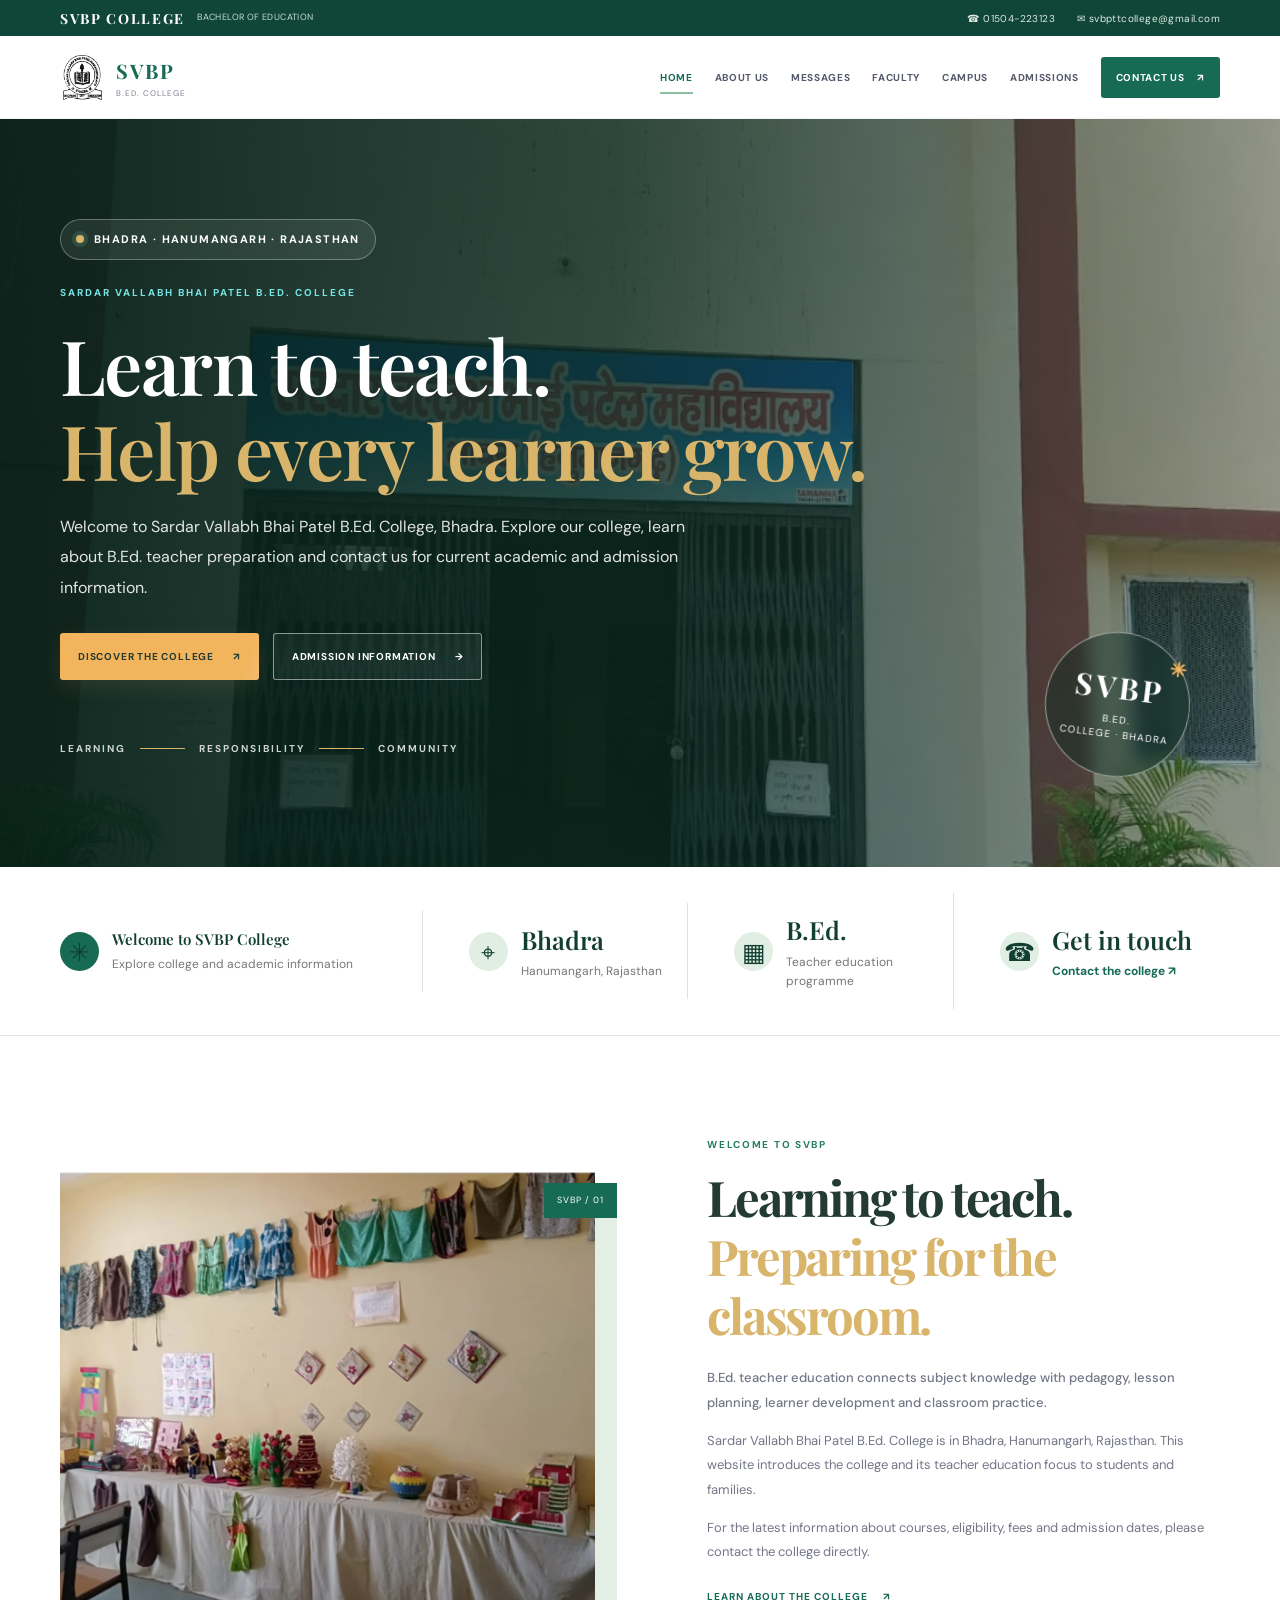
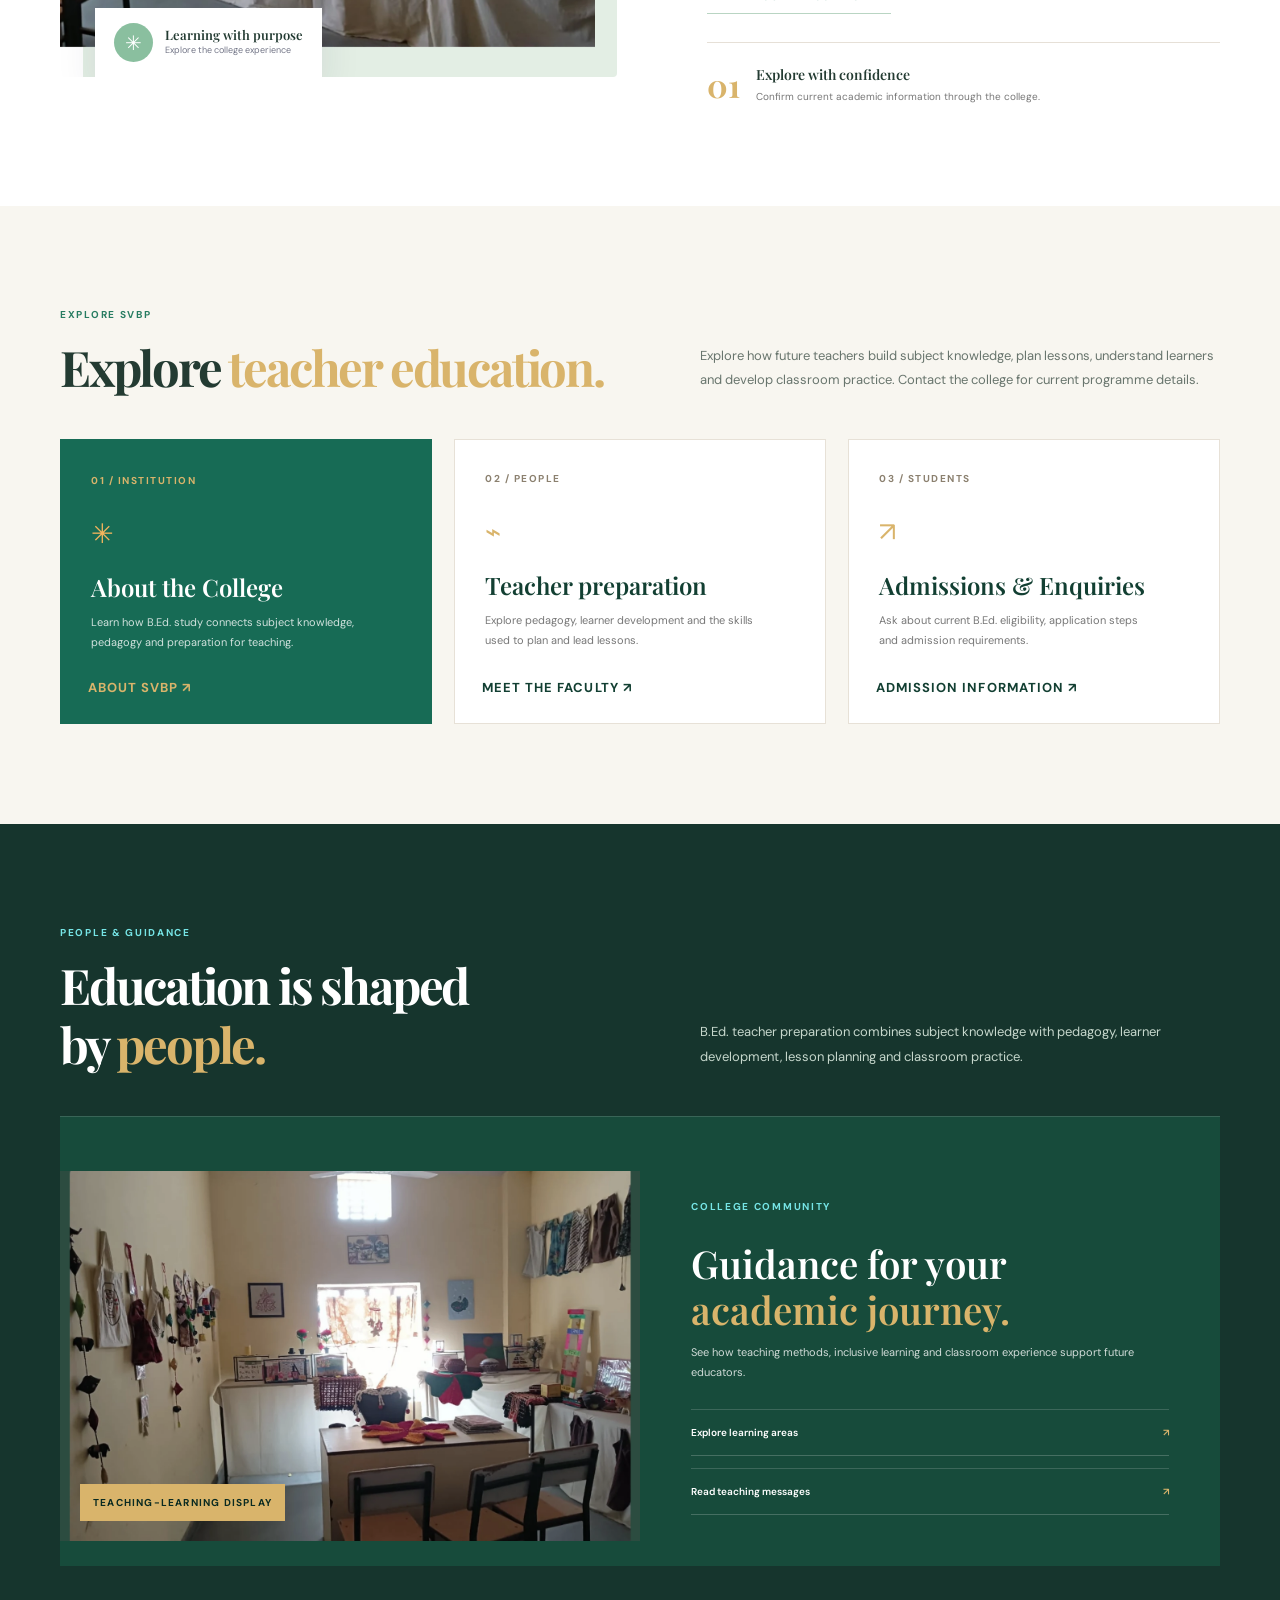
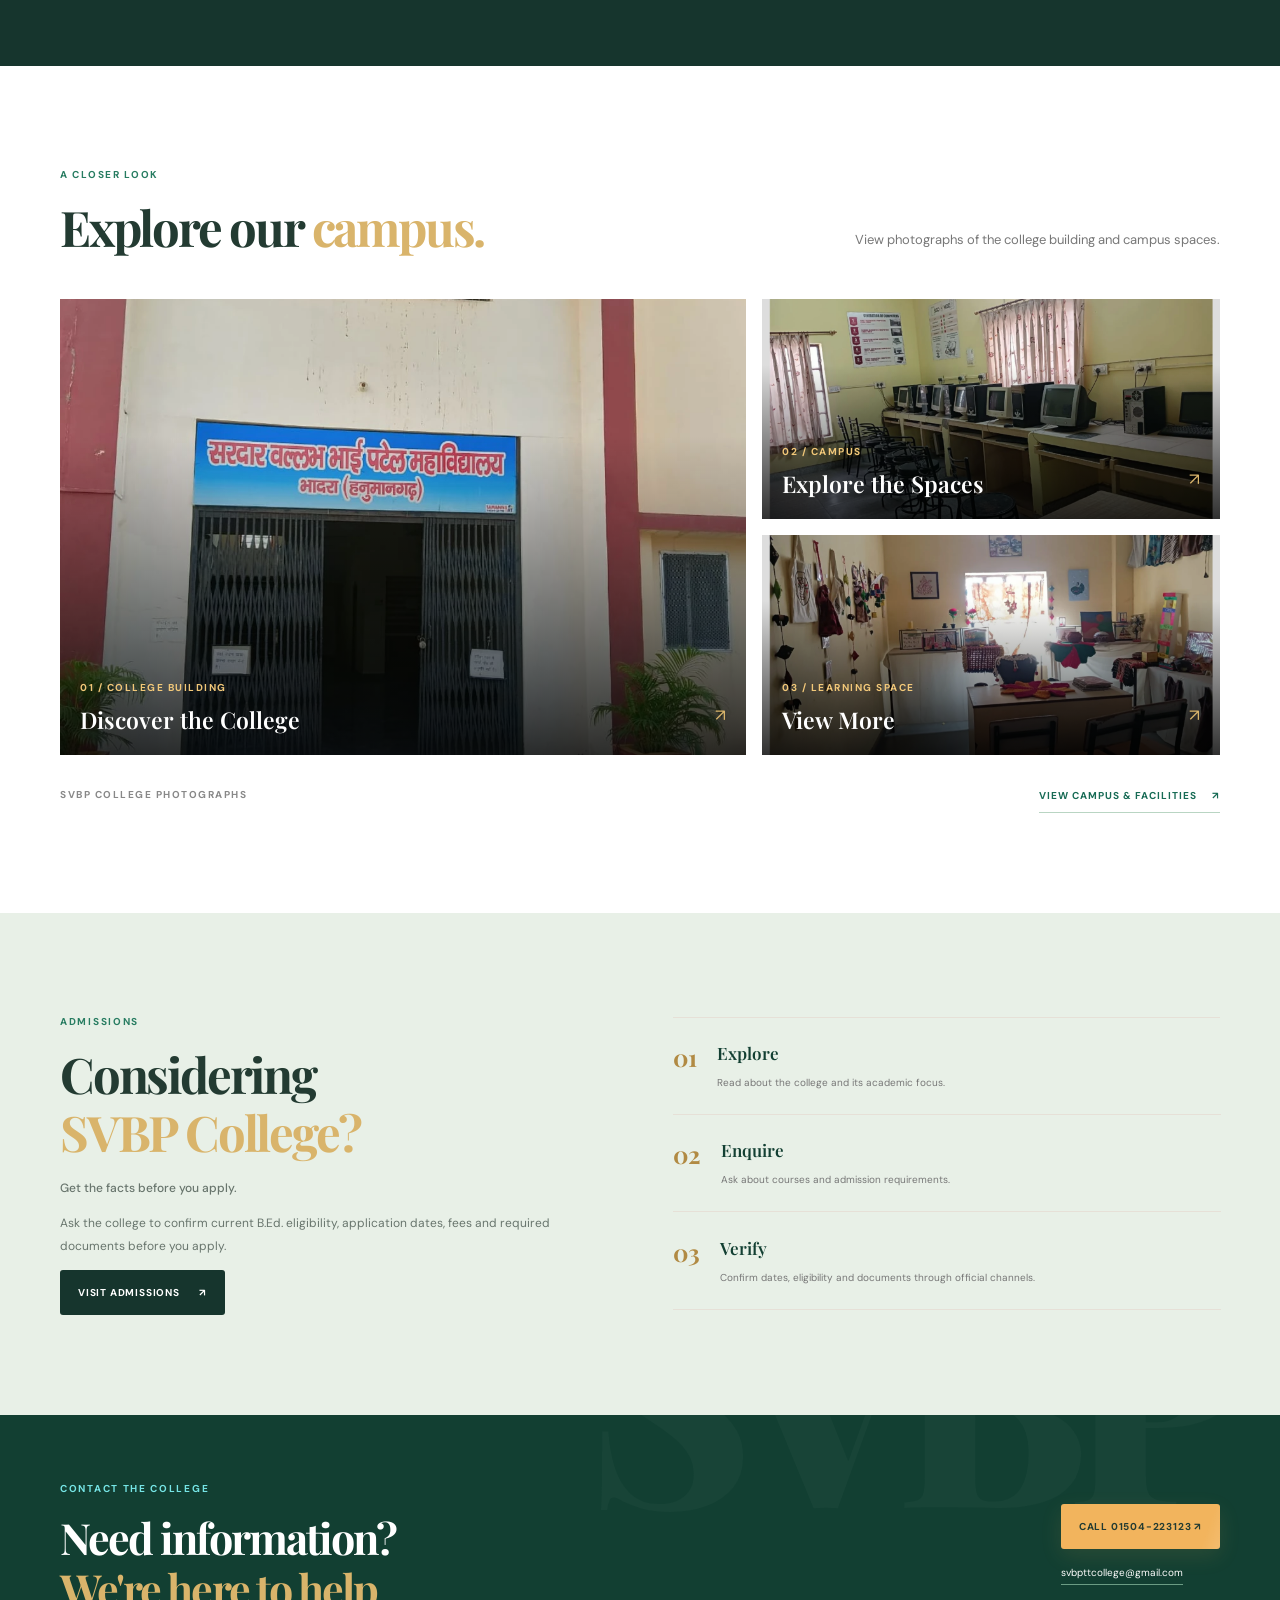
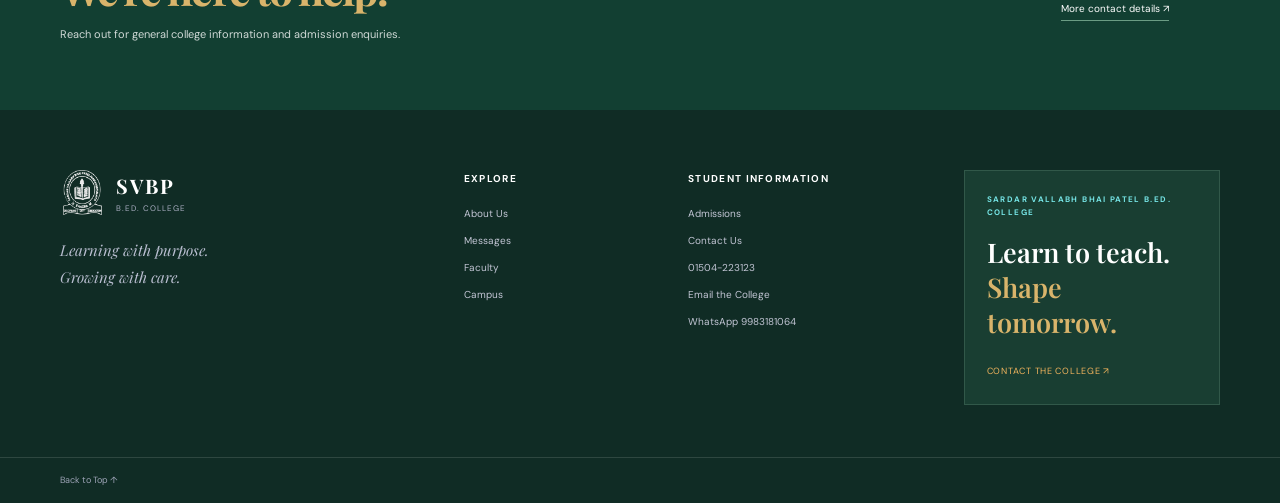
==== index.html @ b376f804 "Add college website" ====
<!doctype html>
<html lang="en">
<head>
  <meta charset="utf-8">
  <meta name="viewport" content="width=device-width, initial-scale=1">
  <meta name="theme-color" content="#123f32">
  <meta name="description" content="Welcome to Sardar Vallabh Bhai Patel B.Ed. College, Bhadra, Hanumangarh, Rajasthan. Explore college information, faculty, campus and admission enquiries.">

  <title>Sardar Vallabh Bhai Patel B.Ed. College, Bhadra | Official Website</title>

  <link rel="preconnect" href="https://fonts.googleapis.com">
  <link rel="preconnect" href="https://fonts.gstatic.com" crossorigin>
  <link href="https://fonts.googleapis.com/css2?family=DM+Sans:wght@400;500;600;700&family=Playfair+Display:wght@500;600;700;800&display=swap" rel="stylesheet">

  <!-- Keep your existing stylesheet -->
  <link rel="stylesheet" href="style.css">

  <!-- All additional styling is inside this file -->
  <style>
    :root {
      --college-green: #123f32;
      --college-dark: #092a21;
      --college-gold: #d9b46b;
      --college-cream: #f8f6f0;
    }

    html { scroll-behavior: smooth; }

    body {
      margin: 0;
      font-family: 'DM Sans', sans-serif;
      text-rendering: optimizeLegibility;
    }

    a { text-decoration: none; }

    a:focus-visible,
    button:focus-visible {
      outline: 3px solid var(--college-gold);
      outline-offset: 4px;
    }

    .site-header {
      position: relative;
      z-index: 20;
    }

    .home-hero-new {
      position: relative;
      min-height: 690px;
      display: flex;
      align-items: center;
      overflow: hidden;
      background: var(--college-dark);
      color: white;
    }

    .home-hero-new .hero-photo {
      position: absolute;
      inset: 0;
      background-image: url("assets/campus-front.webp");
      background-size: cover;
      background-position: center;
      transform: scale(1.01);
    }

    .home-hero-new .hero-gradient {
      position: absolute;
      inset: 0;
      background: linear-gradient(
        90deg,
        rgba(5, 31, 23, .94) 0%,
        rgba(8, 39, 29, .80) 48%,
        rgba(8, 39, 29, .30) 100%
      );
    }

    .home-hero-new .hero-inner {
      position: relative;
      z-index: 2;
      padding-top: 100px;
      padding-bottom: 110px;
      max-width: 1240px;
    }

    .home-hero-new .pill {
      display: inline-flex;
      align-items: center;
      gap: 10px;
      margin-bottom: 24px;
      padding: 10px 15px;
      border: 1px solid rgba(255,255,255,.3);
      border-radius: 40px;
      background: rgba(255,255,255,.08);
      color: white;
      font-size: 11px;
      font-weight: 700;
      letter-spacing: 1.4px;
    }

    .home-hero-new .pulse {
      width: 8px;
      height: 8px;
      flex-shrink: 0;
      border-radius: 50%;
      background: var(--college-gold);
    }

    .home-hero-new .eyebrow {
      letter-spacing: 2px;
      line-height: 1.8;
    }

    .home-hero-new h1 {
      max-width: 900px;
      margin: 20px 0;
      font-family: 'Playfair Display', serif;
      font-size: clamp(42px, 6vw, 76px);
      font-weight: 600;
      line-height: 1.12;
      letter-spacing: -1.6px;
    }

    .home-hero-new h1 em,
    .intro-text h2 em,
    .section-head h2 em,
    .people-copy h3 em,
    .journey-layout h2 em,
    .contact-strip-inner h2 em,
    .footer-cta h3 em {
      color: var(--college-gold);
      font-style: normal;
    }

    .home-hero-new .hero-desc {
      max-width: 650px;
      margin-bottom: 30px;
      color: rgba(255,255,255,.88);
      font-size: 16px;
      line-height: 1.9;
    }

    .home-hero-new .hero-buttons {
      display: flex;
      flex-wrap: wrap;
      gap: 14px;
    }

    .home-hero-new .hero-bottom {
      display: flex;
      align-items: center;
      gap: 14px;
      margin-top: 60px;
      color: rgba(255,255,255,.8);
      font-size: 10px;
      font-weight: 700;
      letter-spacing: 2px;
    }

    .home-hero-new .hero-line {
      width: 45px;
      height: 1px;
      background: var(--college-gold);
    }

    .home-hero-new .hero-stamp {
      position: absolute;
      z-index: 2;
      right: 7%;
      bottom: 90px;
      display: flex;
      flex-direction: column;
      align-items: center;
      justify-content: center;
      width: 145px;
      height: 145px;
      border: 1px solid rgba(255,255,255,.5);
      border-radius: 50%;
      background: rgba(10,40,29,.45);
      text-align: center;
    }

    .hero-stamp span {
      font-family: 'Playfair Display', serif;
      font-size: 30px;
    }

    .hero-stamp small {
      margin-top: 5px;
      font-size: 10px;
      line-height: 1.5;
    }

    .hero-stamp b {
      margin-top: 5px;
      color: var(--college-gold);
    }

    .home-facts {
      position: relative;
      z-index: 3;
      background: white;
      border-bottom: 1px solid #e9e5dc;
    }

    .facts-grid {
      display: grid;
      grid-template-columns: 1.5fr 1fr 1fr 1fr;
      align-items: center;
      gap: 24px;
      padding-top: 26px;
      padding-bottom: 26px;
    }

    .fact-intro,
    .fact-item {
      display: flex;
      align-items: center;
      gap: 13px;
      min-width: 0;
    }

    .fact-mark,
    .fact-icon {
      color: var(--college-green);
      font-size: 25px;
      flex-shrink: 0;
    }

    .fact-intro b,
    .fact-item b {
      display: block;
      color: var(--college-green);
      font-size: 15px;
      line-height: 1.5;
    }

    .fact-intro small,
    .fact-item small {
      display: block;
      margin-top: 4px;
      color: #777;
      font-size: 12px;
      line-height: 1.6;
    }

    .fact-item a { color: var(--college-green); }

    .home-about .intro-visual {
      position: relative;
      overflow: hidden;
      border-radius: 4px;
    }

    .home-about .intro-visual img {
      display: block;
      width: 100%;
      min-height: 400px;
      object-fit: cover;
    }

    .home-about .intro-text h2,
    .section-head h2,
    .journey-layout h2 {
      font-family: 'Playfair Display', serif;
      font-size: clamp(32px, 4vw, 49px);
      line-height: 1.2;
    }

    .home-about .intro-text > p:not(.eyebrow) {
      line-height: 1.9;
    }

    .about-note {
      display: flex;
      align-items: center;
      gap: 16px;
      margin-top: 28px;
      padding-top: 20px;
      border-top: 1px solid #e6e0d7;
    }

    .about-note > span {
      color: var(--college-gold);
      font-family: 'Playfair Display', serif;
      font-size: 32px;
    }

    .about-note p { margin: 0; }

    .about-note b,
    .about-note small { display: block; }

    .about-note small {
      margin-top: 5px;
      color: #777;
      line-height: 1.6;
    }

    .home-programs { background: var(--college-cream); }

    .section-head.split {
      gap: 35px;
      align-items: flex-end;
    }

    .section-head.split > div { max-width: 650px; }

    .section-head.split > p {
      max-width: 520px;
      line-height: 1.9;
      color: #777;
    }

    .program-grid {
      display: grid;
      grid-template-columns: repeat(3, minmax(0, 1fr));
      gap: 22px;
      margin-top: 38px;
    }

    .program-card {
      display: flex;
      flex-direction: column;
      align-items: flex-start;
      min-height: 285px;
      padding: 30px;
      border: 1px solid #e7e1d7;
      background: white;
      transition: transform .25s ease, box-shadow .25s ease;
    }

    .program-card:hover {
      transform: translateY(-5px);
      box-shadow: 0 18px 40px rgba(20,45,33,.08);
    }

    .program-featured {
      border-top: 3px solid var(--college-gold);
      background: var(--college-green);
      color: white;
    }

    .program-number {
      font-size: 10px;
      font-weight: 700;
      letter-spacing: 1.5px;
      color: #8b806f;
    }

    .program-featured .program-number { color: var(--college-gold); }

    .program-symbol {
      margin-top: 22px;
      color: var(--college-gold);
      font-size: 27px;
    }

    .program-card h3 {
      margin: 15px 0 10px;
      color: var(--college-green);
      font-family: 'Playfair Display', serif;
      font-size: 24px;
    }

    .program-featured h3 { color: white; }

    .program-card p {
      margin: 0;
      color: #777;
      line-height: 1.8;
    }

    .program-featured p { color: rgba(255,255,255,.8); }

    .program-card a {
      display: inline-block;
      margin-top: auto;
      padding-top: 22px;
      color: var(--college-green);
      font-size: 13px;
      font-weight: 700;
    }

    .program-featured a { color: var(--college-gold); }

    .home-people .people-preview {
      display: grid;
      grid-template-columns: 1fr 1fr;
      gap: 0;
      margin-top: 35px;
      background: #174b3b;
    }

    .people-photo {
      position: relative;
      min-height: 370px;
      overflow: hidden;
    }

    .people-photo img {
      display: block;
      width: 100%;
      height: 100%;
      min-height: 370px;
      object-fit: cover;
    }

    .people-photo > span {
      position: absolute;
      left: 20px;
      bottom: 20px;
      padding: 10px 13px;
      background: var(--college-gold);
      color: var(--college-dark);
      font-size: 10px;
      font-weight: 700;
      letter-spacing: 1.2px;
    }

    .people-copy {
      display: flex;
      flex-direction: column;
      justify-content: center;
      padding: clamp(25px, 4vw, 55px);
      color: white;
    }

    .people-copy h3 {
      margin: 10px 0;
      font-family: 'Playfair Display', serif;
      font-size: clamp(30px, 3vw, 42px);
      line-height: 1.2;
    }

    .people-copy > p:not(.eyebrow) {
      color: rgba(255,255,255,.8);
      line-height: 1.85;
    }

    .people-links {
      display: grid;
      gap: 12px;
      margin-top: 15px;
    }

    .people-links a {
      display: flex;
      justify-content: space-between;
      gap: 12px;
      padding: 14px 0;
      border-bottom: 1px solid rgba(255,255,255,.2);
      color: white;
      font-weight: 600;
    }

    .people-links a span { color: var(--college-gold); }

    .people-side { display: none; }

    .home-gallery {
      display: grid;
      grid-template-columns: 1.5fr 1fr;
      grid-template-rows: 220px 220px;
      gap: 16px;
      margin-top: 32px;
    }

    .home-gallery a {
      position: relative;
      display: block;
      min-width: 0;
      overflow: hidden;
      background: #ddd;
    }

    .home-gallery .home-gallery-main { grid-row: 1 / 3; }

    .home-gallery img {
      display: block;
      width: 100%;
      height: 100%;
      object-fit: cover;
      transition: transform .4s ease;
    }

    .home-gallery a:hover img { transform: scale(1.04); }

    .home-gallery a::after {
      content: "";
      position: absolute;
      inset: 30% 0 0;
      background: linear-gradient(transparent, rgba(0,0,0,.78));
    }

    .gallery-caption {
      position: absolute;
      z-index: 1;
      right: 20px;
      bottom: 20px;
      left: 20px;
      color: white;
    }

    .gallery-caption small {
      display: block;
      margin-bottom: 8px;
      font-size: 10px;
      font-weight: 700;
      letter-spacing: 1.5px;
    }

    .gallery-caption b {
      display: flex;
      justify-content: space-between;
      gap: 12px;
      font-family: 'Playfair Display', serif;
      font-size: 23px;
    }

    .gallery-caption i {
      color: var(--college-gold);
      font-style: normal;
    }

    .gallery-bottom {
      display: flex;
      justify-content: space-between;
      align-items: center;
      gap: 15px;
      margin-top: 22px;
    }

    .gallery-bottom > span {
      color: #888;
      font-size: 10px;
      font-weight: 700;
      letter-spacing: 1.5px;
    }

    .journey-layout {
      display: grid;
      grid-template-columns: 1fr 1fr;
      align-items: center;
      gap: 65px;
    }

    .journey-layout > div:first-child > p:not(.eyebrow) {
      line-height: 1.9;
    }

    .journey-steps { border-top: 1px solid #e6e0d7; }

    .journey-step {
      display: flex;
      align-items: flex-start;
      gap: 20px;
      padding: 23px 0;
      border-bottom: 1px solid #e6e0d7;
    }

    .journey-step > span {
      color: #b18a43;
      font-family: 'Playfair Display', serif;
      font-size: 24px;
    }

    .journey-step b { color: var(--college-green); }

    .journey-step p {
      margin: 6px 0 0;
      color: #777;
      line-height: 1.7;
    }

    .home-contact-strip {
      padding: 65px 0;
      background: var(--college-green);
      color: white;
    }

    .contact-strip-inner {
      display: flex;
      align-items: center;
      justify-content: space-between;
      gap: 35px;
    }

    .contact-strip-inner h2 {
      margin: 10px 0;
      font-family: 'Playfair Display', serif;
      font-size: clamp(30px, 4vw, 43px);
      line-height: 1.2;
    }

    .contact-strip-inner > div:first-child > p:last-child {
      color: rgba(255,255,255,.8);
      line-height: 1.8;
    }

    .contact-strip-actions {
      display: flex;
      flex-direction: column;
      align-items: flex-start;
      gap: 15px;
      flex-shrink: 0;
    }

    .contact-email {
      color: white;
      overflow-wrap: anywhere;
    }

    @media (max-width: 900px) {
      .home-hero-new { min-height: 600px; }
      .home-hero-new .hero-stamp { display: none; }
      .facts-grid { grid-template-columns: 1fr 1fr; }
      .program-grid { grid-template-columns: 1fr 1fr; }
      .home-people .people-preview { grid-template-columns: 1fr 1fr; }
      .journey-layout { gap: 35px; }
    }

    @media (max-width: 640px) {
      .home-hero-new { min-height: auto; }
      .home-hero-new .hero-gradient {
        background: linear-gradient(90deg, rgba(5,31,23,.92), rgba(5,31,23,.68));
      }
      .home-hero-new .hero-inner {
        padding-top: 75px;
        padding-bottom: 65px;
      }
      .home-hero-new h1 {
        font-size: clamp(37px, 10vw, 52px);
        letter-spacing: -.8px;
      }
      .home-hero-new .hero-desc { font-size: 14px; }
      .home-hero-new .hero-bottom { flex-wrap: wrap; gap: 8px; }
      .home-hero-new .hero-line { width: 20px; }
      .facts-grid { grid-template-columns: 1fr 1fr; gap: 20px 12px; }
      .fact-intro { grid-column: 1 / -1; }
      .home-about .intro-visual img { min-height: 280px; }
      .program-grid { grid-template-columns: 1fr; }
      .program-card { min-height: 245px; }
      .home-people .people-preview { grid-template-columns: 1fr; }
      .people-photo, .people-photo img { min-height: 270px; }
      .home-gallery {
        grid-template-columns: 1fr;
        grid-template-rows: repeat(3, 230px);
      }
      .home-gallery .home-gallery-main { grid-row: auto; }
      .gallery-bottom { align-items: flex-start; flex-direction: column; }
      .journey-layout { grid-template-columns: 1fr; gap: 30px; }
      .contact-strip-inner { align-items: flex-start; flex-direction: column; }
      .contact-strip-actions { width: 100%; }
    }

    @media (prefers-reduced-motion: reduce) {
      html { scroll-behavior: auto; }
      *, *::before, *::after {
        animation-duration: .01ms !important;
        transition-duration: .01ms !important;
      }
    }
  </style>
</head>

<body id="top">

  <div class="topline">
    <div class="container topline-inner">
      <span><b>SVBP COLLEGE</b> <i>BACHELOR OF EDUCATION</i></span>
      <div>
        <a href="tel:+911504223123">☎ 01504-223123</a>
        <a href="mailto:svbpttcollege@gmail.com">✉ svbpttcollege@gmail.com</a>
      </div>
    </div>
  </div>

  <header class="site-header">
    <div class="container nav-wrap">
      <a class="brand" href="index.html" aria-label="SVBP College Home">
        <img src="assets/college-seal.png" alt="College emblem">
        <span><b>SVBP</b><small>B.ED. COLLEGE</small></span>
      </a>

      <button class="menu-toggle" type="button"
        aria-label="Open navigation" aria-expanded="false">☰</button>

      <nav class="nav" aria-label="Main navigation">
        <a class="active" href="index.html" aria-current="page">Home</a>
        <a href="about.html">About Us</a>
        <a href="messages.html">Messages</a>
        <a href="faculty.html">Faculty</a>
        <a href="campus.html">Campus</a>
        <a href="admissions.html">Admissions</a>
        <a class="nav-contact" href="contact.html">Contact Us <span>↗</span></a>
      </nav>
    </div>
  </header>

  <main>

    <!-- Main college introduction -->
    <section class="home-hero home-hero-new">
      <div class="hero-photo"></div>
      <div class="hero-gradient"></div>

      <div class="container hero-inner">
        <div class="pill">
          <span class="pulse"></span>
          BHADRA · HANUMANGARH · RAJASTHAN
        </div>

        <p class="eyebrow light">SARDAR VALLABH BHAI PATEL B.ED. COLLEGE</p>

        <h1>Learn to teach.<br><em>Help every learner grow.</em></h1>

        <p class="hero-desc">
          Welcome to Sardar Vallabh Bhai Patel B.Ed. College, Bhadra.
          Explore our college, learn about B.Ed. teacher preparation
          and contact us for current academic and admission
          information.
        </p>

        <div class="hero-buttons">
          <a class="btn btn-gold" href="about.html">Discover the College <span>↗</span></a>
          <a class="btn btn-outline" href="admissions.html">Admission Information <span>→</span></a>
        </div>

        <div class="hero-bottom">
          <span>LEARNING</span><span class="hero-line"></span>
          <span>RESPONSIBILITY</span><span class="hero-line"></span>
          <span>COMMUNITY</span>
        </div>
      </div>

      <div class="hero-stamp">
        <span>SVBP</span>
        <small>B.Ed.<br>College · Bhadra</small>
        <b>✳</b>
      </div>
    </section>

    <!-- Key information, not invented statistics -->
    <section class="home-facts" aria-label="College information">
      <div class="container facts-grid">
        <div class="fact-intro">
          <span class="fact-mark">✳</span>
          <div><b>Welcome to SVBP College</b><small>Explore college and academic information</small></div>
        </div>

        <div class="fact-item">
          <span class="fact-icon">⌖</span>
          <div><b>Bhadra</b><small>Hanumangarh, Rajasthan</small></div>
        </div>

        <div class="fact-item">
          <span class="fact-icon">▦</span>
          <div><b>B.Ed.</b><small>Teacher education programme</small></div>
        </div>

        <div class="fact-item">
          <span class="fact-icon">☎</span>
          <div><b>Get in touch</b><small><a href="contact.html">Contact the college ↗</a></small></div>
        </div>
      </div>
    </section>

    <!-- About the college -->
    <section class="section intro-block home-about">
      <div class="container intro-layout">
        <div class="intro-visual">
          <img src="assets/campus-teaching-displays.webp" alt="Student-made teaching materials on display at the college">
          <div class="vertical-label">KNOWLEDGE · RESPONSIBILITY · SERVICE</div>
          <div class="image-tag">
            <span>✳</span>
            <div><b>Learning with purpose</b><small>Explore the college experience</small></div>
          </div>
          <div class="photo-index">SVBP / 01</div>
        </div>

        <div class="intro-text">
          <p class="eyebrow">Welcome to SVBP</p>
          <h2>Learning to teach.<br><em>Preparing for the classroom.</em></h2>

          <p class="large-copy">
            B.Ed. teacher education connects subject knowledge with pedagogy,
            lesson planning, learner development and classroom practice.
          </p>

          <p>Sardar Vallabh Bhai Patel B.Ed. College is in Bhadra, Hanumangarh, Rajasthan. This website introduces the college and its teacher education focus to students and families.</p>

          <p>
            For the latest information about courses, eligibility,
            fees and admission dates, please contact the college directly.
          </p>

          <a class="under-link" href="about.html">Learn About the College <span>↗</span></a>

          <div class="about-note">
            <span>01</span>
            <p><b>Explore with confidence</b><small>Confirm current academic information through the college.</small></p>
          </div>
        </div>
      </div>
    </section>

    <!-- College information and student pathways -->
    <section class="home-programs section">
      <div class="container">
        <div class="section-head split">
          <div>
            <p class="eyebrow">Explore SVBP</p>
            <h2>Explore <em>teacher education.</em></h2>
          </div>
          <p>
            Explore how future teachers build subject knowledge, plan lessons, understand learners and develop classroom practice. Contact the college for current programme details.
            
          </p>
        </div>

        <div class="program-grid">
          <article class="program-card program-featured">
            <div class="program-number">01 / INSTITUTION</div>
            <div class="program-symbol">✳</div>
            <h3>About the College</h3>
            <p>Learn how B.Ed. study connects subject knowledge, pedagogy and preparation for teaching.</p>
            <a href="about.html">About SVBP ↗</a>
          </article>

          <article class="program-card">
            <div class="program-number">02 / PEOPLE</div>
            <div class="program-symbol">⌁</div>
            <h3>Teacher preparation</h3>
            <p>Explore pedagogy, learner development and the skills used to plan and lead lessons.</p>
            <a href="faculty.html">Meet the Faculty ↗</a>
          </article>

          <article class="program-card">
            <div class="program-number">03 / STUDENTS</div>
            <div class="program-symbol">↗</div>
            <h3>Admissions & Enquiries</h3>
            <p>Ask about current B.Ed. eligibility, application steps and admission requirements.</p>
            <a href="admissions.html">Admission Information ↗</a>
          </article>
        </div>
      </div>
    </section>

    <!-- Faculty and leadership -->
    <section class="dark-band section home-people">
      <div class="container">
        <div class="section-head split">
          <div>
            <p class="eyebrow light">People & guidance</p>
            <h2>Education is shaped<br>by <em>people.</em></h2>
          </div>
          <p>
            B.Ed. teacher preparation combines subject knowledge with pedagogy, learner development, lesson planning and classroom practice.
            
          </p>
        </div>

        <div class="people-preview">
          <div class="people-photo">
            <img src="assets/campus-activity-room.webp" alt="Teaching-learning materials and student projects">
            <span>TEACHING-LEARNING DISPLAY</span>
          </div>

          <div class="people-copy">
            <p class="eyebrow light">College community</p>
            <h3>Guidance for your<br><em>academic journey.</em></h3>
            <p>
              See how teaching methods, inclusive learning and classroom experience support future educators.
              
            </p>
            <div class="people-links">
              <a href="faculty.html">Explore learning areas <span>↗</span></a>
              <a href="messages.html">Read teaching messages <span>↗</span></a>
            </div>
          </div>
        </div>
      </div>
    </section>

    <!-- Campus gallery -->
    <section class="section home-campus">
      <div class="container">
        <div class="section-head split">
          <div>
            <p class="eyebrow">A closer look</p>
            <h2>Explore our <em>campus.</em></h2>
          </div>
          <p>
            View photographs of the college building and campus spaces.
            
          </p>
        </div>

        <div class="home-gallery">
          <a class="home-gallery-main" href="campus.html">
            <img src="assets/campus-front.webp" alt="Sardar Vallabh Bhai Patel B.Ed. College, Bhadra building">
            <span class="gallery-caption"><small>01 / COLLEGE BUILDING</small><b>Discover the College <i>↗</i></b></span>
          </a>

          <a href="campus.html">
            <img src="assets/campus-computer-room.webp" alt="College computer room">
            <span class="gallery-caption"><small>02 / CAMPUS</small><b>Explore the Spaces <i>↗</i></b></span>
          </a>

          <a href="campus.html">
            <img src="assets/campus-activity-room.webp" alt="College activity room with teaching aids">
            <span class="gallery-caption"><small>03 / LEARNING SPACE</small><b>View More <i>↗</i></b></span>
          </a>
        </div>

        <div class="gallery-bottom">
          <span>SVBP COLLEGE PHOTOGRAPHS</span>
          <a class="under-link" href="campus.html">View Campus & Facilities <span>↗</span></a>
        </div>
      </div>
    </section>

    <!-- Admission journey -->
    <section class="home-journey section">
      <div class="container journey-layout">
        <div>
          <p class="eyebrow">Admissions</p>
          <h2>Considering<br><em>SVBP College?</em></h2>
          <p class="large-copy">Get the facts before you apply.</p>
          <p>
            Ask the college to confirm current B.Ed. eligibility, application dates, fees and required documents before you apply.
            
            
          </p>
          <a class="btn btn-dark" href="admissions.html">Visit Admissions <span>↗</span></a>
        </div>

        <div class="journey-steps">
          <div class="journey-step">
            <span>01</span>
            <div><b>Explore</b><p>Read about the college and its academic focus.</p></div>
          </div>
          <div class="journey-step">
            <span>02</span>
            <div><b>Enquire</b><p>Ask about courses and admission requirements.</p></div>
          </div>
          <div class="journey-step">
            <span>03</span>
            <div><b>Verify</b><p>Confirm dates, eligibility and documents through official channels.</p></div>
          </div>
        </div>
      </div>
    </section>

    <!-- Contact call to action -->
    <section class="home-contact-strip">
      <div class="container contact-strip-inner">
        <div>
          <p class="eyebrow light">Contact the College</p>
          <h2>Need information?<br><em>We're here to help.</em></h2>
          <p>Reach out for general college information and admission enquiries.</p>
        </div>

        <div class="contact-strip-actions">
          <a class="btn btn-gold" href="tel:+911504223123">Call 01504-223123 ↗</a>
          <a class="contact-email" href="mailto:svbpttcollege@gmail.com">svbpttcollege@gmail.com</a>
          <a class="contact-email" href="contact.html">More contact details ↗</a>
        </div>
      </div>
    </section>

  </main>

  <footer class="site-footer">
    <div class="container footer-top">
      <div class="footer-brand">
        <a class="brand" href="index.html">
          <img src="assets/college-seal.png" alt="SVBP College emblem">
          <span><b>SVBP</b><small>B.ED. COLLEGE</small></span>
        </a>
        <p>Learning with purpose.<br>Growing with care.</p>
      </div>

      <div class="footer-nav">
        <b>Explore</b>
        <a href="about.html">About Us</a>
        <a href="messages.html">Messages</a>
        <a href="faculty.html">Faculty</a>
        <a href="campus.html">Campus</a>
      </div>

      <div class="footer-nav">
        <b>Student Information</b>
        <a href="admissions.html">Admissions</a>
        <a href="contact.html">Contact Us</a>
        <a href="tel:+911504223123">01504-223123</a>
        <a href="mailto:svbpttcollege@gmail.com">Email the College</a><a href="https://wa.me/919983181064" target="_blank" rel="noopener">WhatsApp 9983181064</a>
      </div>

      <div class="footer-cta">
        <p class="eyebrow light">Sardar Vallabh Bhai Patel B.Ed. College</p>
        <h3>Learn to teach.<br><em>Shape tomorrow.</em></h3>
        <a href="contact.html">Contact the College ↗</a>
      </div>
    </div>

    <div class="footer-bottom">
      <div class="container">

        <a href="#top">Back to Top ↑</a>
      </div>
    </div>
  </footer>

  <!-- Keep the existing JavaScript for the mobile navigation -->
  <script src="script.js"></script>
  <script>
    const yearElement = document.getElementById("year");
    if (yearElement) {
      yearElement.textContent = new Date().getFullYear();
    }
  </script>
</body>
</html>
---- style.css ----
/* SVBP — distinct editorial-style multi-page college website */
:root{--maroon:#176B55;--maroon2:#104638;--navy:#16352D;--ink:#233B32;--teal:#8ABF9F;--gold:#F2B45D;--paper:#fff;--muted:#737687;--soft:#F7F5EF;--line:#e9e7e5;--serif:"Playfair Display",Georgia,serif;--sans:"DM Sans",Arial,sans-serif}
*{box-sizing:border-box}html{scroll-behavior:smooth;scroll-padding-top:100px}body{margin:0;color:var(--ink);font-family:var(--sans);line-height:1.7}a{color:inherit;text-decoration:none}img{display:block;max-width:100%}.container{width:min(1160px,calc(100% - 48px));margin:auto}.topline{background:var(--maroon2);color:#fff;font-size:10px;letter-spacing:.04em}.topline-inner{display:flex;justify-content:space-between;align-items:center;min-height:36px}.topline-inner>span{display:flex;align-items:center;gap:12px}.topline b{font:700 14px var(--serif);letter-spacing:.12em}.topline i{font-style:normal;color:#C5DED0;font-size:9px}.topline-inner>div{display:flex;gap:22px}.topline a{color:#DDEBE1}.topline a:hover{color:var(--gold)}.site-header{position:sticky;top:0;z-index:50;background:rgba(255,255,255,.96);backdrop-filter:blur(16px);border-bottom:1px solid #22233d0e}.nav-wrap{display:flex;align-items:center;justify-content:space-between;min-height:82px;gap:30px}.brand{display:flex;align-items:center;gap:11px;flex-shrink:0}.brand img{width:45px;height:45px;object-fit:contain}.brand span{display:flex;flex-direction:column;line-height:1.1}.brand b{font:700 20px var(--serif);letter-spacing:.1em;color:var(--maroon)}.brand small{font-size:8px;letter-spacing:.12em;color:#7e8090;margin-top:5px}.nav{display:flex;align-items:center;gap:clamp(12px,1.7vw,25px);font-size:10px;text-transform:uppercase;letter-spacing:.07em;font-weight:700}.nav>a{position:relative;padding:10px 0;color:#56596b;white-space:nowrap}.nav>a:not(.nav-contact):after{content:"";position:absolute;bottom:2px;left:0;right:100%;height:2px;background:var(--teal);transition:right .2s}.nav>a:hover:after,.nav>a.active:after{right:0}.nav>a.active{color:var(--maroon)}.nav .nav-contact{background:var(--maroon);color:#fff;padding:12px 15px;border-radius:3px}.nav-contact span{margin-left:10px}.menu-toggle{display:none;border:0;background:var(--navy);color:white;border-radius:3px;padding:8px 12px;font-size:21px}
h1,h2,h3,p{margin-top:0}h1,h2{font-family:var(--serif);letter-spacing:-.045em}h2{font-size:clamp(34px,4.3vw,51px);line-height:1.17;margin-bottom:22px}h2 em,h1 em,h3 em{font-style:normal;color:var(--maroon)}.eyebrow{font-size:10px;font-weight:700;text-transform:uppercase;letter-spacing:.17em;color:#277C61;margin-bottom:15px}.eyebrow.light{color:#76e5e6}.section{padding:100px 0}.soft-section{background:var(--soft)}.large-copy{font-size:17px;line-height:1.8;color:#3e4258;font-weight:500}.btn{display:inline-flex;align-items:center;justify-content:center;gap:19px;padding:14px 18px;font-size:10px;font-weight:700;letter-spacing:.08em;text-transform:uppercase;border-radius:3px;transition:transform .2s,background .2s}.btn:hover{transform:translateY(-3px)}.btn-gold{background:var(--gold);color:#233B32}.btn-gold:hover{background:#f3bd65}.btn-outline{border:1px solid #ffffff80;color:white;background:#ffffff0d}.btn-dark{background:var(--navy);color:white}.under-link{display:inline-flex;gap:15px;align-items:center;border-bottom:1px solid #B9D5C3;color:var(--maroon);font-size:10px;text-transform:uppercase;letter-spacing:.1em;font-weight:700;padding:0 0 8px;margin-top:10px}
.home-hero{position:relative;min-height:650px;background:var(--navy);color:white;overflow:hidden;isolation:isolate}.hero-photo,.hero-gradient{position:absolute;inset:0;z-index:-2}.hero-photo{background:url("assets/campus-front.webp") center 48%/cover no-repeat;transform:scale(1.015)}.hero-gradient{z-index:-1;background:linear-gradient(90deg,rgba(18,21,43,.95) 0%,rgba(20,24,47,.84) 43%,rgba(24,28,49,.2) 100%),linear-gradient(0deg,rgba(14,17,36,.6),transparent 55%)}.hero-inner{padding-top:84px;padding-bottom:65px}.pill{display:inline-flex;align-items:center;gap:9px;padding:7px 12px;border:1px solid #ffffff55;border-radius:100px;font-size:9px;letter-spacing:.13em;color:#f1eaf0;margin-bottom:36px}.pulse{width:7px;height:7px;background:#78d7ad;border-radius:50%;box-shadow:0 0 0 4px #78d7ad28}.hero-inner .eyebrow{margin-bottom:12px}.home-hero h1{font-size:clamp(49px,7vw,86px);line-height:1.07;max-width:800px;margin:0 0 22px}.home-hero h1 em{color:#f2b752}.hero-desc{max-width:530px;color:#e0e1e9;font-size:14px;margin-bottom:28px}.hero-buttons{display:flex;gap:12px;flex-wrap:wrap}.hero-bottom{display:flex;align-items:center;gap:15px;margin-top:70px;color:#d3d4df;font-size:9px;letter-spacing:.12em;text-transform:uppercase}.hero-line{width:65px;height:1px;background:var(--gold)}.hero-stamp{position:absolute;right:6.5%;bottom:11%;width:145px;height:145px;border:1px solid #ffffff70;border-radius:50%;display:flex;flex-direction:column;align-items:center;justify-content:center;background:#16352D80;backdrop-filter:blur(8px);transform:rotate(7deg)}.hero-stamp span{font:700 28px var(--serif);letter-spacing:.1em}.hero-stamp small{text-align:center;font-size:8px;line-height:1.4;letter-spacing:.1em;text-transform:uppercase}.hero-stamp b{position:absolute;right:7px;top:8px;color:var(--gold);font-size:20px}
.intro-layout{display:grid;grid-template-columns:1fr .92fr;align-items:center;gap:95px}.intro-visual{position:relative;padding:0 22px 22px 0}.intro-visual:before{content:"";position:absolute;inset:23px 0 0 23px;background:#E5F0E7;z-index:-1}.intro-visual>img{width:100%;height:470px;object-fit:cover}.vertical-label{position:absolute;left:-33px;top:40px;writing-mode:vertical-rl;transform:rotate(180deg);font-size:8px;letter-spacing:.17em;color:var(--maroon);font-weight:700}.image-tag{position:absolute;bottom:0;left:35px;display:flex;align-items:center;gap:12px;background:#fff;padding:15px 19px;box-shadow:0 15px 40px #1d24401a}.image-tag>span{display:grid;place-items:center;width:39px;height:39px;background:var(--teal);color:#fff;border-radius:50%;font-size:20px}.image-tag b,.image-tag small{display:block}.image-tag b{font:600 13px var(--serif)}.image-tag small{font-size:9px;color:var(--muted)}.intro-text>p:not(.eyebrow){font-size:13px;color:var(--muted)}.mini-stats{display:flex;gap:45px;border-top:1px solid var(--line);margin-top:28px;padding-top:20px}.mini-stats b,.mini-stats small{display:block}.mini-stats b{font:700 18px var(--serif);color:var(--maroon)}.mini-stats small{font-size:9px;color:var(--muted)}
.dark-band{background:var(--navy);color:white}.section-head{margin-bottom:42px}.section-head.split{display:flex;align-items:end;justify-content:space-between;gap:45px}.section-head h2{margin-bottom:0}.section-head h2 em,.dark-band h2 em{color:#F2B45D}.section-head>p:not(.eyebrow){max-width:380px;color:#bfc3d3;font-size:13px;margin-bottom:4px}.section-head.center{text-align:center;max-width:680px;margin-left:auto;margin-right:auto}.section-head.center>p:not(.eyebrow){color:var(--muted);margin:12px auto 0}.home-cards{display:grid;grid-template-columns:repeat(3,1fr);gap:15px}.home-card{position:relative;min-height:230px;border:1px solid #ffffff27;padding:26px;transition:background .25s,transform .25s}.home-card:hover{background:#ffffff0b;transform:translateY(-4px)}.card-no{font-size:9px;color:#c6c8d6;letter-spacing:.15em}.round-arrow{position:absolute;right:23px;top:20px;width:35px;height:35px;border:1px solid #ffffff65;border-radius:50%;display:grid;place-items:center;color:var(--gold)}.home-card h3{font:600 24px var(--serif);margin:65px 0 8px}.home-card p{font-size:11px;color:#bfc3d3;max-width:250px;margin:0}.quote-strip{padding:66px 0}.quote-layout{display:flex;align-items:center;justify-content:space-between;gap:35px}.quote-symbol{font:700 100px/.8 var(--serif);color:var(--teal)}.quote-layout>div:nth-child(2){flex:1}.quote-layout h2{font-size:clamp(27px,3.5vw,40px);margin:0}.quote-layout h2 em{color:var(--maroon)}.quote-layout .eyebrow{margin-bottom:9px}.cta-section{background:var(--maroon);color:white;padding:62px 0}.cta-inner{display:flex;align-items:center;justify-content:space-between;gap:40px}.cta-inner h2{font-size:clamp(32px,4vw,45px);margin:0 0 12px}.cta-inner h2 em{color:#F7C979}.cta-inner p:not(.eyebrow){font-size:12px;color:#DDEBE1;margin:0}
.page-hero{position:relative;isolation:isolate;overflow:hidden;background:var(--navy);color:#fff;min-height:370px;display:flex;align-items:center}.page-hero:before{content:"";position:absolute;z-index:-2;inset:0;background:linear-gradient(90deg,#151a35f2,#151a35c9 60%,#151a3544),url("assets/campus-courtyard.webp") center 45%/cover}.page-hero:after{content:"";position:absolute;z-index:-1;width:300px;height:300px;border:1px solid #ffffff2b;border-radius:50%;right:8%;top:-95px;box-shadow:0 0 0 35px #ffffff06,0 0 0 70px #ffffff05}.page-hero .container{padding-top:53px;padding-bottom:48px}.page-hero h1{font-size:clamp(40px,5.8vw,66px);line-height:1.12;max-width:850px;margin:0 0 17px}.page-hero h1 em{color:#F2B45D}.page-hero .container>p:not(.eyebrow){font-size:13px;color:#d9dbe4;max-width:540px}.breadcrumbs{font-size:9px;letter-spacing:.09em;text-transform:uppercase;color:#c3c6d5;margin-top:27px}.breadcrumbs a{color:#fff}.split-content{display:grid;grid-template-columns:1fr 1fr;gap:85px;align-items:center}.editorial-image{position:relative}.editorial-image img{width:100%;height:430px;object-fit:cover}.image-corner{position:absolute;bottom:0;right:0;background:var(--gold);padding:12px 16px;font-size:9px;font-weight:700;letter-spacing:.1em}.split-content p:not(.eyebrow){font-size:13px;color:var(--muted)}.value-grid{display:grid;grid-template-columns:repeat(3,1fr);gap:17px}.value-grid article{background:#fff;padding:27px;border:1px solid var(--line);min-height:205px}.value-grid article>span{font:700 25px var(--serif);color:var(--teal)}.value-grid h3{font:600 20px var(--serif);margin:22px 0 8px}.value-grid p{font-size:11px;color:var(--muted);margin:0}.section-sub{font-size:12px;color:var(--muted)}.leadership-grid{display:grid;grid-template-columns:1fr 1fr;gap:20px}.leadership-card{padding:34px 36px 30px;border:1px solid var(--line);box-shadow:0 15px 50px #233B320b}.leadership-card.featured{background:var(--navy);color:#fff;border-color:var(--navy)}.leader-top{display:flex;justify-content:space-between;align-items:center;gap:20px}.leader-top>span{font-size:8px;letter-spacing:.13em;color:var(--muted)}.featured .leader-top>span{color:#c4c7d5}.leader-avatar{width:55px;height:55px;border-radius:50%;object-fit:cover}.initials{display:grid;place-items:center;background:#E5F0E7;color:var(--maroon);font-weight:700}.big-quote{font:700 85px/.9 var(--serif);color:var(--teal);margin-top:25px}.leadership-card>p{font:italic 15px/1.9 var(--serif);color:#696d7b;min-height:160px}.leadership-card.featured>p{color:#e0e1e9}.leader-sign{border-top:1px solid var(--line);padding-top:17px}.featured .leader-sign{border-color:#ffffff2d}.leader-sign h3{font:600 18px var(--serif);margin:0}.leader-sign span{font-size:10px;color:var(--muted)}.featured .leader-sign span{color:#c2c6d5}
.staff-grid{display:grid;grid-template-columns:repeat(3,1fr);gap:22px}.staff-card{border:1px solid var(--line);background:#fff;transition:transform .25s,box-shadow .25s}.staff-card:hover{transform:translateY(-5px);box-shadow:0 18px 40px #16352D12}.staff-photo{position:relative;height:320px;background:#e9e8e7;overflow:hidden}.staff-photo img{width:100%;height:100%;object-fit:cover;object-position:center 22%;transition:transform .4s}.staff-card:hover .staff-photo img{transform:scale(1.035)}.staff-photo span{position:absolute;bottom:0;left:0;background:var(--maroon);color:#fff;padding:8px 13px;font-size:9px;letter-spacing:.1em}.staff-details{padding:22px}.staff-details .eyebrow{font-size:8px;margin-bottom:7px}.staff-details h3{font:600 20px/1.35 var(--serif);margin-bottom:7px}.staff-details>p:last-child{font-size:10px;color:var(--muted);margin:0}.notice{font-size:10px;color:#9a9ba5;margin-top:20px}
.gallery-grid{display:grid;grid-template-columns:1.25fr 1fr;gap:20px}.gallery-grid figure{margin:0;position:relative;min-height:280px;overflow:hidden;background:#eee}.gallery-grid figure.gallery-large{grid-row:span 2;min-height:590px}.gallery-grid figure img{width:100%;height:100%;position:absolute;inset:0;object-fit:cover;transition:transform .45s}.gallery-grid figure:hover img{transform:scale(1.04)}.gallery-grid figure:after{content:"";position:absolute;inset:35% 0 0;background:linear-gradient(transparent,#11152bdc)}.gallery-grid figcaption{position:absolute;z-index:1;bottom:0;left:0;right:0;display:flex;align-items:center;gap:15px;padding:22px;color:#fff}.gallery-grid figcaption>span{font-size:9px;color:var(--gold)}.gallery-grid figcaption b,.gallery-grid figcaption small{display:block}.gallery-grid figcaption b{font:600 19px var(--serif)}.gallery-grid figcaption small{font-size:10px;color:#dedfe7}.map-panel{min-height:320px;background:linear-gradient(135deg,#e5f1ed,#e9edf6 55%,#f7e7d2);display:flex;flex-direction:column;align-items:center;justify-content:center;position:relative;overflow:hidden;gap:8px}.map-panel:before,.map-panel:after{content:"";position:absolute;width:130%;height:12px;background:#ffffffa8;transform:rotate(-24deg)}.map-panel:after{transform:rotate(39deg);height:8px}.map-panel>*{position:relative;z-index:1}.map-icon{font-size:36px;color:var(--maroon)}.map-panel b{font:600 19px var(--serif)}.map-panel span:not(.map-icon){font-size:10px;color:var(--muted)}.map-panel a{font-size:10px;color:var(--maroon);font-weight:700;margin-top:10px}
.admissions-layout{display:grid;grid-template-columns:.9fr 1.1fr;gap:85px;align-items:center}.admissions-layout>div:first-child>p:not(.eyebrow){font-size:13px;color:var(--muted)}.steps{border-top:1px solid var(--line)}.steps article{display:flex;gap:24px;padding:24px 0;border-bottom:1px solid var(--line)}.steps article>span{font:700 25px var(--serif);color:var(--teal)}.steps h3{font:600 19px var(--serif);margin:0 0 5px}.steps p{font-size:11px;color:var(--muted);margin:0}.contact-banner{display:flex;align-items:center;justify-content:space-between;gap:30px}.contact-banner h2{margin-bottom:10px}.contact-banner p:not(.eyebrow){font-size:12px;color:var(--muted);margin:0}.banner-actions{display:flex;align-items:center;gap:20px;flex-wrap:wrap}.contact-page-grid{display:grid;grid-template-columns:1fr 1fr;gap:80px;align-items:center}.contact-cards{margin-top:28px}.contact-cards>a{display:flex;align-items:center;gap:15px;padding:17px 0;border-bottom:1px solid var(--line)}.contact-icon{width:43px;height:43px;border-radius:50%;background:#E4F1E8;color:#277C61;display:grid;place-items:center;flex-shrink:0;font-size:18px}.contact-cards small,.contact-cards b{display:block}.contact-cards small{font-size:9px;text-transform:uppercase;letter-spacing:.1em;color:var(--muted)}.contact-cards b{font-size:12px;line-height:1.6}.contact-arrow{margin-left:auto;color:var(--maroon)}.contact-side{background:var(--soft);padding:18px}.contact-art{height:315px;background:var(--navy);position:relative;overflow:hidden;display:grid;place-items:center;color:#fff}.orbit{position:absolute;border:1px solid #ffffff25;border-radius:50%;width:260px;height:260px}.orbit-two{width:190px;height:190px;border-color:#F2B45D80}.contact-pin{font-size:58px;color:var(--gold);z-index:1}.contact-art-label{position:absolute;bottom:20px;left:22px}.contact-art-label small,.contact-art-label b{display:block}.contact-art-label small{font-size:8px;letter-spacing:.16em;color:#c6c9d7}.contact-art-label b{font:600 21px var(--serif)}.contact-side-bottom{display:flex;align-items:center;justify-content:space-between;gap:20px;padding:19px 4px 3px}.contact-side-bottom b,.contact-side-bottom span{display:block}.contact-side-bottom b{font-size:10px}.contact-side-bottom span{font-size:11px;color:var(--muted)}
.site-footer{background:#11162d;color:white}.footer-top{display:grid;grid-template-columns:1.4fr .7fr .9fr 1fr;gap:45px;padding-top:60px;padding-bottom:52px}.footer-brand .brand b{color:#fff}.footer-brand .brand small{color:#a9aec1}.footer-brand>p{font:italic 15px/1.8 var(--serif);color:#b9bed0;margin:22px 0 0}.footer-nav{display:flex;flex-direction:column;gap:10px;font-size:10px;color:#c3c6d5}.footer-nav>b{font-size:10px;text-transform:uppercase;letter-spacing:.13em;color:#fff;margin-bottom:8px}.footer-nav a:hover,.footer-bottom a:hover{color:var(--gold)}.footer-cta{padding:22px;background:#222844;border:1px solid #ffffff15}.footer-cta .eyebrow{font-size:8px}.footer-cta h3{font:600 27px/1.3 var(--serif);margin:0 0 15px}.footer-cta h3 em{color:var(--gold)}.footer-cta>a{font-size:9px;color:#F2B45D;text-transform:uppercase;letter-spacing:.08em}.footer-bottom{border-top:1px solid #ffffff1b;color:#9da3b6;font-size:9px}.footer-bottom .container{display:flex;justify-content:space-between;gap:20px;padding:15px 0}
@media(max-width:1040px){.nav{gap:12px;font-size:9px}.nav .nav-contact{padding:10px}.intro-layout,.split-content{gap:48px}.hero-stamp{right:4%;width:120px;height:120px}.footer-top{gap:25px}}
@media(max-width:800px){.container{width:min(100% - 36px,600px)}.topline-inner>div{gap:12px}.topline-inner>div a{font-size:0}.topline-inner>div a:first-child{font-size:10px}.topline-inner>div a:first-child::first-letter{font-size:10px}.nav-wrap{min-height:72px}.menu-toggle{display:block}.nav{display:none;position:absolute;top:100%;left:0;right:0;background:#fff;box-shadow:0 20px 30px #141a3515;flex-direction:column;align-items:stretch;gap:0;padding:12px 22px 20px}.nav.open{display:flex}.nav>a{padding:12px 0;border-bottom:1px solid #f0eef0}.nav .nav-contact{text-align:center;margin-top:12px}.home-hero{min-height:650px}.hero-inner{padding-top:70px;padding-bottom:45px}.home-hero h1{font-size:clamp(46px,10vw,68px)}.hero-stamp{width:95px;height:95px;right:22px;bottom:18px}.hero-stamp span{font-size:20px}.hero-stamp small{font-size:6px}.hero-stamp b{font-size:14px}.section{padding:72px 0}.intro-layout,.split-content,.admissions-layout,.contact-page-grid{grid-template-columns:1fr;gap:42px}.intro-visual>img{height:380px}.intro-text{padding-top:5px}.section-head.split{display:block}.section-head.split>p:not(.eyebrow){margin-top:18px}.home-cards{grid-template-columns:1fr}.home-card{min-height:190px}.home-card h3{margin-top:40px}.quote-layout{flex-wrap:wrap;gap:20px}.quote-symbol{font-size:70px}.quote-layout>div:nth-child(2){min-width:70%}.cta-inner{align-items:flex-start;flex-direction:column;gap:22px}.page-hero{min-height:340px}.page-hero h1{font-size:clamp(38px,8vw,55px)}.value-grid{grid-template-columns:1fr}.value-grid article{min-height:0}.leadership-grid{grid-template-columns:1fr}.leadership-card>p{min-height:0}.staff-grid{grid-template-columns:1fr 1fr}.staff-photo{height:260px}.gallery-grid{grid-template-columns:1fr 1fr;gap:12px}.gallery-grid figure.gallery-large{grid-column:span 2;grid-row:auto;min-height:350px}.gallery-grid figure{min-height:230px}.contact-banner{align-items:flex-start;flex-direction:column}.footer-top{grid-template-columns:1fr 1fr}.footer-cta{grid-column:span 2}}
@media(max-width:480px){.topline i{font-size:7px}.brand img{width:38px;height:38px}.brand b{font-size:18px}.brand small{font-size:7px}.home-hero{min-height:620px}.pill{font-size:8px;margin-bottom:27px}.home-hero h1{font-size:44px}.hero-desc{font-size:12px}.hero-buttons{align-items:stretch;flex-direction:column;max-width:280px}.hero-bottom{margin-top:45px;font-size:8px}.hero-stamp{display:none}.intro-visual>img{height:320px}.vertical-label{left:-23px;font-size:7px}.image-tag{left:10px;right:5px;padding:11px}.image-tag b{font-size:11px}.mini-stats{gap:22px}.mini-stats b{font-size:15px}.quote-layout .btn{width:100%}.page-hero{min-height:320px}.page-hero .container{padding-top:40px;padding-bottom:35px}.page-hero h1{font-size:39px}.staff-grid{grid-template-columns:1fr}.staff-photo{height:320px}.gallery-grid{grid-template-columns:1fr}.gallery-grid figure.gallery-large{grid-column:auto;min-height:300px}.gallery-grid figure{min-height:270px}.contact-side-bottom{align-items:flex-start;flex-direction:column}.footer-top{grid-template-columns:1fr 1fr;gap:30px 20px}.footer-brand{grid-column:span 2}.footer-cta{grid-column:span 2}.footer-bottom .container{flex-direction:column;gap:6px}.leadership-card{padding:25px}.banner-actions{align-items:flex-start;flex-direction:column}}
@media(prefers-reduced-motion:reduce){html{scroll-behavior:auto}*,*:before,*:after{transition:none!important}}


/* Homepage refresh — forest green, warm ivory and amber */
.home-hero-new{min-height:690px;background:#123f32}
.home-hero-new .hero-photo{background-image:url("assets/campus-front.webp");background-position:center 43%;filter:saturate(.88)}
.home-hero-new .hero-gradient{background:linear-gradient(90deg,rgba(12,48,37,.96) 0%,rgba(16,63,48,.84) 43%,rgba(18,55,43,.24) 100%),linear-gradient(0deg,rgba(10,37,29,.62),transparent 60%)}
.home-hero-new .hero-inner{padding-top:94px;padding-bottom:55px}
.home-hero-new h1{font-size:clamp(54px,7.4vw,94px);max-width:900px;line-height:1.03;letter-spacing:-.055em}
.home-hero-new h1 em{color:#f5bd68}
.home-hero-new .hero-desc{max-width:560px;font-size:15px;line-height:1.9;color:#e0ece5}
.home-hero-new .pill{border-color:#ffffff4d;color:#edf7f0;background:#ffffff0a}
.home-hero-new .hero-bottom{margin-top:75px;color:#d7e5dc}
.home-hero-new .hero-line{background:#f2b45d}
.home-hero-new .hero-stamp{border-color:#eac58d99;background:#143f32bd}
.home-hero-new .hero-stamp b{color:#f2b45d}
.pill-divider{opacity:.55}
.hero-side-note{position:absolute;right:20px;top:50%;writing-mode:vertical-rl;transform:translateY(-50%);font-size:8px;letter-spacing:.18em;color:#ffffffad}
.home-facts{background:#f7f5ef;border-bottom:1px solid #e5e4dc}
.facts-grid{display:grid;grid-template-columns:1.5fr 1fr 1fr 1fr;align-items:center;min-height:110px}
.fact-intro,.fact-item{display:flex;align-items:center;gap:12px;padding:18px 22px;border-right:1px solid #e2e0d8}
.fact-intro{padding-left:0}
.fact-item:last-child{border-right:0}
.fact-mark,.fact-icon{display:grid;place-items:center;flex-shrink:0;width:39px;height:39px;border-radius:50%;background:#e1eee4;color:#176b55;font-size:18px}
.fact-mark{background:#176b55;color:#fff;font-size:19px}
.fact-intro b,.fact-intro small,.fact-item b,.fact-item small{display:block}
.fact-intro b,.fact-item b{font:600 14px var(--serif);color:#203a30}
.fact-intro small,.fact-item small{font-size:9px;color:#737d74;margin-top:3px}
.fact-item small a{color:#176b55;font-weight:700}
.home-about{background:#fff}
.home-about .intro-layout{gap:90px}
.home-about .intro-visual:before{background:#e3eee4}
.home-about .intro-visual>img{height:490px}
.home-about .intro-text>p:not(.eyebrow){line-height:1.9}
.photo-index{position:absolute;top:18px;right:0;background:#176b55;color:#fff;padding:10px 13px;font-size:9px;letter-spacing:.12em}
.about-note{display:flex;align-items:center;gap:14px;border-top:1px solid #e8e8e1;margin-top:27px;padding-top:20px}
.about-note>span{font:700 30px var(--serif);color:#8abf9f}
.about-note p{margin:0}
.about-note b,.about-note small{display:block}
.about-note b{font:600 14px var(--serif)}
.about-note small{font-size:10px;color:#737d74}
.home-programs{background:#f7f5ef}
.home-programs .section-head>p:not(.eyebrow){color:#68756d}
.program-grid{display:grid;grid-template-columns:repeat(3,1fr);gap:16px}
.program-card{position:relative;min-height:285px;padding:27px;background:#fff;border:1px solid #e9e8df;transition:transform .25s,box-shadow .25s}
.program-card:hover{transform:translateY(-5px);box-shadow:0 18px 40px #153a2b12}
.program-card.program-featured{background:#176b55;color:#fff;border-color:#176b55}
.program-number{font-size:8px;letter-spacing:.14em;font-weight:700;color:#6f7d72}
.program-featured .program-number{color:#d6e9dc}
.program-symbol{margin-top:29px;font-size:30px;color:#277c61}
.program-featured .program-symbol{color:#f2b45d}
.program-card h3{font:600 23px/1.3 var(--serif);margin:15px 0 10px}
.program-card p{font-size:11px;line-height:1.8;color:#6e796f;max-width:280px}
.program-featured p{color:#d9e8dd}
.program-card>a{position:absolute;bottom:24px;left:27px;font-size:9px;text-transform:uppercase;letter-spacing:.08em;font-weight:700;color:#176b55}
.program-featured>a{color:#f2b45d}
.content-note{font-size:9px;color:#8a9087;margin:16px 0 0}
.home-people .section-head>p:not(.eyebrow){color:#c6d7cc}
.people-preview{display:grid;grid-template-columns:.9fr 1.1fr .7fr;gap:32px;align-items:center;border-top:1px solid #ffffff25;padding-top:30px}
.people-photo{position:relative;height:330px;background:#2c4c40;overflow:hidden}
.people-photo img{width:100%;height:100%;object-fit:cover;object-position:center 20%;filter:saturate(.8)}
.people-photo>span{position:absolute;left:0;bottom:0;background:#f2b45d;color:#18382d;font-size:8px;font-weight:700;letter-spacing:.12em;padding:10px 13px}
.people-copy h3{font:600 clamp(28px,3vw,39px)/1.2 var(--serif);margin:0 0 15px}
.people-copy h3 em{color:#f2b45d}
.people-copy>p:not(.eyebrow){font-size:11px;line-height:1.9;color:#c8d8ce}
.people-links{display:flex;flex-direction:column;gap:0;margin-top:23px}
.people-links a{display:flex;justify-content:space-between;gap:20px;border-top:1px solid #ffffff28;padding:12px 0;font-size:10px;color:#fff}
.people-links a span{color:#f2b45d}
.people-side{border-left:1px solid #ffffff25;padding-left:23px}
.people-side>div{padding:17px 0;border-bottom:1px solid #ffffff25}
.people-side span,.people-side b,.people-side small{display:block}
.people-side span{font-size:8px;color:#f2b45d;letter-spacing:.1em}
.people-side b{font:600 17px var(--serif);margin:5px 0 1px}
.people-side small{font-size:9px;color:#c1d0c6}
.home-campus{background:#fff}
.home-gallery{display:grid;grid-template-columns:1.35fr 1fr;grid-template-rows:220px 220px;gap:16px}
.home-gallery>a{position:relative;display:block;overflow:hidden;background:#e5e7e0}
.home-gallery>a:after{content:"";position:absolute;inset:30% 0 0;background:linear-gradient(transparent,rgba(13,38,29,.85))}
.home-gallery img{width:100%;height:100%;object-fit:cover;transition:transform .4s}
.home-gallery>a:hover img{transform:scale(1.04)}
.home-gallery .home-gallery-main{grid-row:span 2}
.gallery-caption{position:absolute;z-index:1;left:22px;right:22px;bottom:20px;color:#fff}
.gallery-caption small{display:block;font-size:8px;letter-spacing:.14em;color:#f2c879;margin-bottom:5px}
.gallery-caption b{display:block;font:600 21px var(--serif)}
.gallery-caption i{float:right;font:normal 17px var(--sans);color:#f2c879}
.gallery-bottom{display:flex;align-items:center;justify-content:space-between;margin-top:22px}
.gallery-bottom>span{font-size:8px;letter-spacing:.15em;color:#7c877e}
.home-journey{background:#e8f0e7}
.journey-layout{display:grid;grid-template-columns:1fr 1fr;gap:100px;align-items:center}
.journey-layout>div:first-child>p:not(.eyebrow){font-size:12px;color:#68756d;line-height:1.9}
.journey-layout h2{margin-bottom:15px}
.journey-steps{border-top:1px solid #cfdccf}
.journey-step{display:flex;gap:22px;padding:21px 0;border-bottom:1px solid #cfdccf}
.journey-step>span{font:700 26px var(--serif);color:#277c61}
.journey-step b{font:600 17px var(--serif)}
.journey-step p{font-size:10px;color:#68756d;margin:4px 0 0}
.home-contact-strip{background:#104638;color:#fff;padding:57px 0}
.contact-strip-inner{display:flex;align-items:center;justify-content:space-between;gap:30px}
.contact-strip-inner h2{font-size:clamp(29px,4vw,42px);margin:0 0 9px}
.contact-strip-inner h2 em{color:#f2b45d}
.contact-strip-inner>div:first-child>p:not(.eyebrow){font-size:11px;color:#d0e1d6;margin:0}
.contact-strip-actions{display:flex;flex-direction:column;align-items:flex-start;gap:12px;flex-shrink:0}
.contact-email{font-size:10px;color:#d9e8dd;border-bottom:1px solid #6b9c84;padding-bottom:3px}
.site-footer{background:#102c25}
.footer-cta{background:#193e32;border-color:#315849}
.footer-bottom{border-color:#ffffff20}
@media(max-width:800px){
 .home-hero-new{min-height:650px}.home-hero-new .hero-inner{padding-top:70px}
 .hero-side-note{display:none}
 .facts-grid{grid-template-columns:1fr 1fr;padding-top:10px;padding-bottom:10px}
 .fact-intro,.fact-item{padding:13px 10px;border-right:0;border-bottom:1px solid #e2e0d8}
 .fact-intro{grid-column:span 2;padding-left:0}
 .fact-item:nth-child(3){border-left:1px solid #e2e0d8}
 .home-about .intro-layout{gap:45px}
 .program-grid{grid-template-columns:1fr}
 .program-card{min-height:245px}
 .people-preview{grid-template-columns:.8fr 1.2fr;gap:22px}
 .people-photo{height:300px}
 .people-side{grid-column:span 2;display:grid;grid-template-columns:repeat(3,1fr);border-left:0;border-top:1px solid #ffffff25;padding-left:0;gap:15px}
 .people-side>div{border-bottom:0}
 .journey-layout{grid-template-columns:1fr;gap:40px}
 .contact-strip-inner{align-items:flex-start;flex-direction:column}
}
@media(max-width:480px){
 .home-hero-new h1{font-size:44px}
 .home-hero-new .hero-desc{font-size:12px}
 .home-hero-new .hero-bottom{gap:9px;font-size:7px}
 .facts-grid{grid-template-columns:1fr 1fr}
 .fact-intro{grid-column:span 2}
 .fact-intro b{font-size:12px}
 .fact-item{gap:8px;padding:12px 4px}
 .fact-icon{width:32px;height:32px;font-size:14px}
 .fact-item b{font-size:12px}
 .fact-item small{font-size:8px}
 .home-about .intro-visual>img{height:320px}
 .people-preview{grid-template-columns:1fr}
 .people-photo{height:310px}
 .people-side{grid-column:auto;grid-template-columns:1fr;border-top:1px solid #ffffff25}
 .people-side>div{border-bottom:1px solid #ffffff25}
 .home-gallery{grid-template-columns:1fr;grid-template-rows:260px 200px 200px}
 .home-gallery .home-gallery-main{grid-row:auto}
 .gallery-bottom{align-items:flex-start;flex-direction:column;gap:12px}
 .contact-strip-actions{width:100%}
 .contact-strip-actions .btn{width:100%}
}


/* Motion system: subtle, accessible, and responsive */
html{scroll-behavior:smooth}
.js-ready .reveal{opacity:0;transform:translateY(24px);transition:opacity .75s ease,transform .75s cubic-bezier(.2,.7,.2,1)}
.js-ready .reveal.is-visible{opacity:1;transform:translateY(0)}
.js-ready .reveal-left{transform:translateX(-24px)}
.js-ready .reveal-left.is-visible{transform:translateX(0)}
.js-ready .reveal-right{transform:translateX(24px)}
.js-ready .reveal-right.is-visible{transform:translateX(0)}
.js-ready .reveal-scale{transform:scale(.96)}
.js-ready .reveal-scale.is-visible{transform:scale(1)}
.reveal-delay-1{transition-delay:.1s!important}.reveal-delay-2{transition-delay:.2s!important}.reveal-delay-3{transition-delay:.3s!important}
@keyframes floatSoft{0%,100%{transform:translateY(0)}50%{transform:translateY(-9px)}}
@keyframes glowPulse{0%,100%{box-shadow:0 0 0 0 #f2b45d33}50%{box-shadow:0 0 0 10px #f2b45d00}}
@keyframes lineGrow{from{transform:scaleX(0);transform-origin:left}to{transform:scaleX(1);transform-origin:left}}
.home-hero-new .hero-stamp{animation:floatSoft 5s ease-in-out infinite}
.home-hero-new .pulse{animation:glowPulse 2.2s infinite}
.home-hero-new .hero-line{transform-origin:left;animation:lineGrow 1.2s .4s both}
.btn,.under-link,.home-card,.program-card,.staff-card,.home-gallery>a,.nav a{transition:color .25s ease,background .25s ease,border-color .25s ease,transform .25s ease,box-shadow .25s ease}
.btn:hover{transform:translateY(-3px)}
.home-facts .fact-item b{font-size:clamp(17px,2vw,25px);font-family:var(--serif);font-variant-numeric:tabular-nums}
.fact-item .counter-suffix{font-size:.6em;color:#277c61;margin-left:2px}
.counter-value{display:inline-block;min-width:1ch}
.staff-card{border-radius:0 0 16px 16px;overflow:hidden;box-shadow:0 12px 35px #123f320a}
.staff-photo{height:240px;background:linear-gradient(135deg,#e7eee6,#d8e6db);position:relative;display:flex;align-items:flex-end;padding:24px;box-sizing:border-box}.staff-photo b{position:relative;z-index:1;color:#fff;font:600 26px var(--serif)}
.staff-photo:after{content:"";position:absolute;inset:35% 0 0;background:linear-gradient(transparent,#102c2599);pointer-events:none}
.staff-photo span{z-index:1;background:#f2b45d;color:#16352d;font-weight:700}
.staff-photo img{filter:saturate(.86);transition:transform .7s cubic-bezier(.2,.7,.2,1),filter .5s}
.staff-card:hover .staff-photo img{transform:scale(1.075);filter:saturate(1.05)}
.staff-details{position:relative;padding:24px 24px 27px;border-top:3px solid #8abf9f}
.staff-details .eyebrow{color:#277c61;letter-spacing:.12em}
.staff-details h3{font-size:clamp(18px,2vw,22px)}
.staff-details>p:last-child{font-size:11px}
.faculty-highlight{margin-top:48px;background:#16352d;color:#fff;display:grid;grid-template-columns:1.2fr 1fr;align-items:center;gap:35px;padding:38px;position:relative;overflow:hidden}
.faculty-highlight:after{content:"";position:absolute;width:260px;height:260px;border:1px solid #ffffff20;border-radius:50%;right:-75px;top:-95px;box-shadow:0 0 0 28px #ffffff08,0 0 0 58px #ffffff06;pointer-events:none}
.faculty-highlight h3{font:600 clamp(25px,3vw,37px)/1.2 var(--serif);margin:0 0 12px}
.faculty-highlight h3 em{color:#f2b45d}
.faculty-highlight p:not(.eyebrow){font-size:11px;line-height:1.9;color:#d1e0d6;max-width:500px}
.faculty-highlight .btn{justify-self:start;z-index:1}
.staff-grid{align-items:stretch}
.staff-card:nth-child(2){transition-delay:.1s}
.staff-card:nth-child(3){transition-delay:.2s}
@media(max-width:800px){
 .faculty-highlight{grid-template-columns:1fr;gap:15px;padding:28px}
 .staff-photo{height:300px}
}
@media(max-width:480px){
 .staff-photo{height:360px}
 .faculty-highlight{padding:24px}
}
@media(prefers-reduced-motion:reduce){
 html{scroll-behavior:auto}
 *,*::before,*::after{animation-duration:.01ms!important;animation-iteration-count:1!important;transition-duration:.01ms!important;scroll-behavior:auto!important}
 .js-ready .reveal{opacity:1;transform:none}
}


/* Final visual polish: layered hero, slideshow controls, legible facts and richer motion */
.home-hero-new{
  position:relative;isolation:isolate;overflow:hidden;z-index:0;
  min-height:clamp(620px, min(82vh, 790px), 790px);
  background:#103f32;
}
.home-hero-new .hero-photo{z-index:0;transform:scale(1.06);transition:background-image .8s ease,filter .8s ease;animation:heroKenBurns 18s ease-in-out infinite alternate}
.home-hero-new .hero-gradient{z-index:1}
.home-hero-new .hero-inner{position:relative;z-index:2;animation:heroContentIn .9s .12s both}
.home-hero-new .hero-stamp{z-index:2}
.home-hero-new .hero-side-note{z-index:2}
.home-facts{position:relative;z-index:3;clear:both;isolation:isolate}
.fact-number{font-size:clamp(25px,2.5vw,34px)!important;line-height:1.1!important;white-space:nowrap}
.fact-item small{line-height:1.6}
.facts-grid{grid-template-columns:1.4fr .9fr .9fr .75fr}
.fact-intro,.fact-item{min-width:0}
.fact-intro b{font-size:13px}
.fact-intro small{line-height:1.5}
.home-hero-new .hero-bottom{position:relative;z-index:2}
.hero-controls{position:absolute;z-index:3;right:max(24px,calc((100vw - 1160px)/2));bottom:34px;display:flex;align-items:center;gap:17px;color:#fff}
.hero-slide-count{font-size:10px;letter-spacing:.12em}
.hero-slide-count b{font-size:16px;color:#f2b45d}
.hero-slide-count i{font-style:normal;color:#ffffff70;margin:0 4px}
.hero-dots{display:flex;gap:7px;align-items:center}
.hero-dot{width:7px;height:7px;padding:0;border:0;border-radius:20px;background:#ffffff70;cursor:pointer;transition:width .3s,background .3s}
.hero-dot.active{width:27px;background:#f2b45d}
.hero-next{width:38px;height:38px;border:1px solid #ffffff80;border-radius:50%;background:#ffffff10;color:white;font-size:18px;cursor:pointer;transition:background .25s,transform .25s}
.hero-next:hover{background:#f2b45d;color:#123f32;transform:rotate(45deg)}
@keyframes heroKenBurns{from{transform:scale(1.04) translateX(0)}to{transform:scale(1.13) translateX(-1.2%)}}
@keyframes heroContentIn{from{opacity:0;transform:translateY(22px)}to{opacity:1;transform:translateY(0)}}
@keyframes shimmerLine{0%{background-position:150% 0}100%{background-position:-150% 0}}
.btn-gold{box-shadow:0 7px 22px #f2b45d1c;position:relative;overflow:hidden}
.btn-gold:after{content:"";position:absolute;inset:0;background:linear-gradient(110deg,transparent 25%,#ffffff70 48%,transparent 70%);background-size:220% 100%;background-position:150% 0;transition:background-position .7s}
.btn-gold:hover:after{background-position:-150% 0}
.program-card,.home-card,.staff-card,.home-gallery>a,.journey-step{will-change:transform}
.program-card:hover,.home-card:hover{box-shadow:0 20px 45px #0e35271b}
.home-gallery img{transition:transform .8s cubic-bezier(.2,.7,.2,1),filter .6s}
.home-gallery>a:hover img{transform:scale(1.075);filter:saturate(1.12)}
.home-contact-strip{position:relative;isolation:isolate;overflow:hidden}
.home-contact-strip:before{content:"SVBP";position:absolute;z-index:-1;right:4%;top:-55%;font:800 clamp(120px,22vw,280px)/1 var(--serif);letter-spacing:-.08em;color:#ffffff06;pointer-events:none}
.home-contact-strip .container{position:relative;z-index:1}
.home-contact-strip h2{line-height:1.18}
.home-contact-strip .eyebrow{font-size:10px}
.home-contact-strip>div{max-width:1160px}
.site-header{transition:box-shadow .25s,background .25s}
.site-header.scrolled{box-shadow:0 8px 30px #102c2510;background:#fffffff5}
@media(max-width:900px){
 .facts-grid{grid-template-columns:1.2fr 1fr 1fr}
 .fact-intro{grid-column:span 3;border-bottom:1px solid #e2e0d8}
 .fact-item:last-child{grid-column:span 3;border-top:1px solid #e2e0d8}
 .hero-controls{right:24px;bottom:20px}
 .home-hero-new .hero-bottom{margin-top:48px}
}
@media(max-width:600px){
 .home-hero-new{min-height:690px}
 .home-hero-new .hero-inner{padding-top:60px;padding-bottom:105px}
 .home-hero-new h1{font-size:clamp(43px,11vw,58px);line-height:1.04}
 .home-hero-new .hero-desc{max-width:95%;font-size:13px}
 .hero-controls{left:24px;right:24px;bottom:22px;justify-content:space-between}
 .home-hero-new .hero-bottom{margin-top:42px}
 .facts-grid{grid-template-columns:1fr 1fr}
 .fact-intro{grid-column:span 2}
 .fact-item:last-child{grid-column:auto;border-top:0}
 .fact-item:nth-child(3){border-left:0}
 .fact-intro,.fact-item{padding:13px 8px}
 .fact-intro b{font-size:12px}
 .fact-number{font-size:24px!important}
 .home-contact-strip{padding:44px 0}
 .contact-strip-inner h2{font-size:clamp(28px,8vw,38px)}
}
@media(prefers-reduced-motion:reduce){
 .home-hero-new .hero-photo,.home-hero-new .hero-stamp,.home-hero-new .hero-inner{animation:none!important}
 .home-hero-new .hero-photo,.btn-gold:after{transition:none!important}
}

/* Supplied campus photo gallery */
.campus-gallery-grid{grid-template-columns:repeat(3,minmax(0,1fr));grid-auto-rows:250px}
.campus-gallery-grid figure{min-height:250px}
.campus-gallery-grid figure.gallery-large{grid-column:span 2;grid-row:span 2;min-height:520px}
.campus-gallery-grid figure img{object-fit:cover}
@media(max-width:900px){.campus-gallery-grid{grid-template-columns:repeat(2,minmax(0,1fr));grid-auto-rows:230px}.campus-gallery-grid figure.gallery-large{grid-column:span 2;grid-row:span 1;min-height:330px}}
@media(max-width:560px){.campus-gallery-grid{grid-template-columns:1fr;grid-auto-rows:250px}.campus-gallery-grid figure.gallery-large{grid-column:auto;grid-row:auto;min-height:250px}}
/* Keep the college seal legible on the dark footer and the map button readable in every interaction state. */
.footer-brand .brand img{filter:invert(1)}
.contact-side-bottom .btn-dark,.contact-side-bottom .btn-dark:hover,.contact-side-bottom .btn-dark:focus,.contact-side-bottom .btn-dark:focus-visible,.contact-side-bottom .btn-dark:active{background:var(--navy);color:#fff}
.contact-side-bottom .btn-dark:focus-visible{outline:3px solid var(--gold);outline-offset:3px}

.nav .nav-contact.active,.nav .nav-contact:hover,.nav .nav-contact:focus,.nav .nav-contact:focus-visible{color:#fff;background:var(--maroon)}
.nav .nav-contact:focus-visible{outline:3px solid var(--gold);outline-offset:3px}

/* Four original staff-list pages supplied by the college. */
.faculty-list-images{padding:0 0 96px}
.faculty-list-image-grid{width:min(1160px,calc(100% - 48px));margin:auto;display:grid;grid-template-columns:repeat(2,minmax(0,1fr));gap:22px}
.faculty-list-image-grid a{display:block;border:1px solid #e9e7e5;border-radius:8px;overflow:hidden;background:#fff;box-shadow:0 9px 26px #16352d13}
.faculty-list-image-grid img{display:block;width:100%;height:auto}
.faculty-list-image-grid a:focus-visible{outline:3px solid var(--gold);outline-offset:3px}
@media(max-width:600px){.faculty-list-image-grid{grid-template-columns:1fr;gap:16px}}
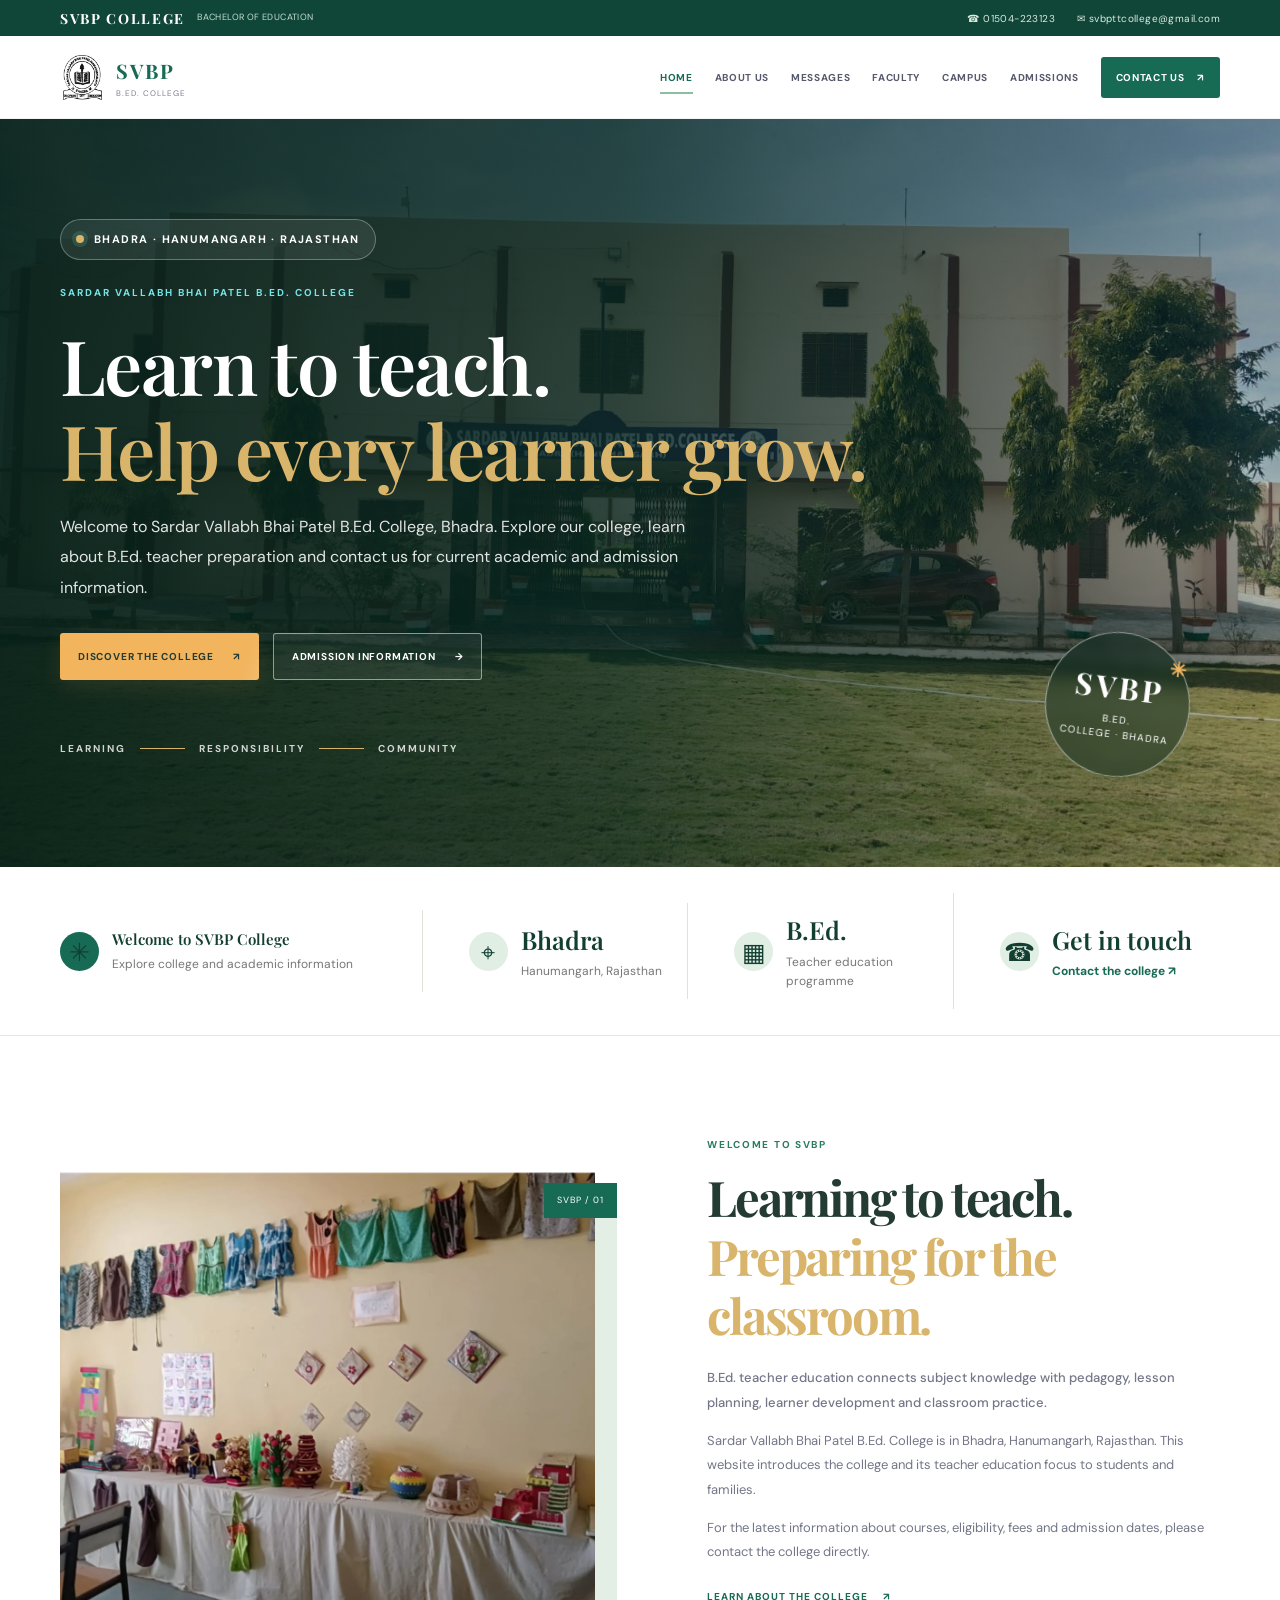
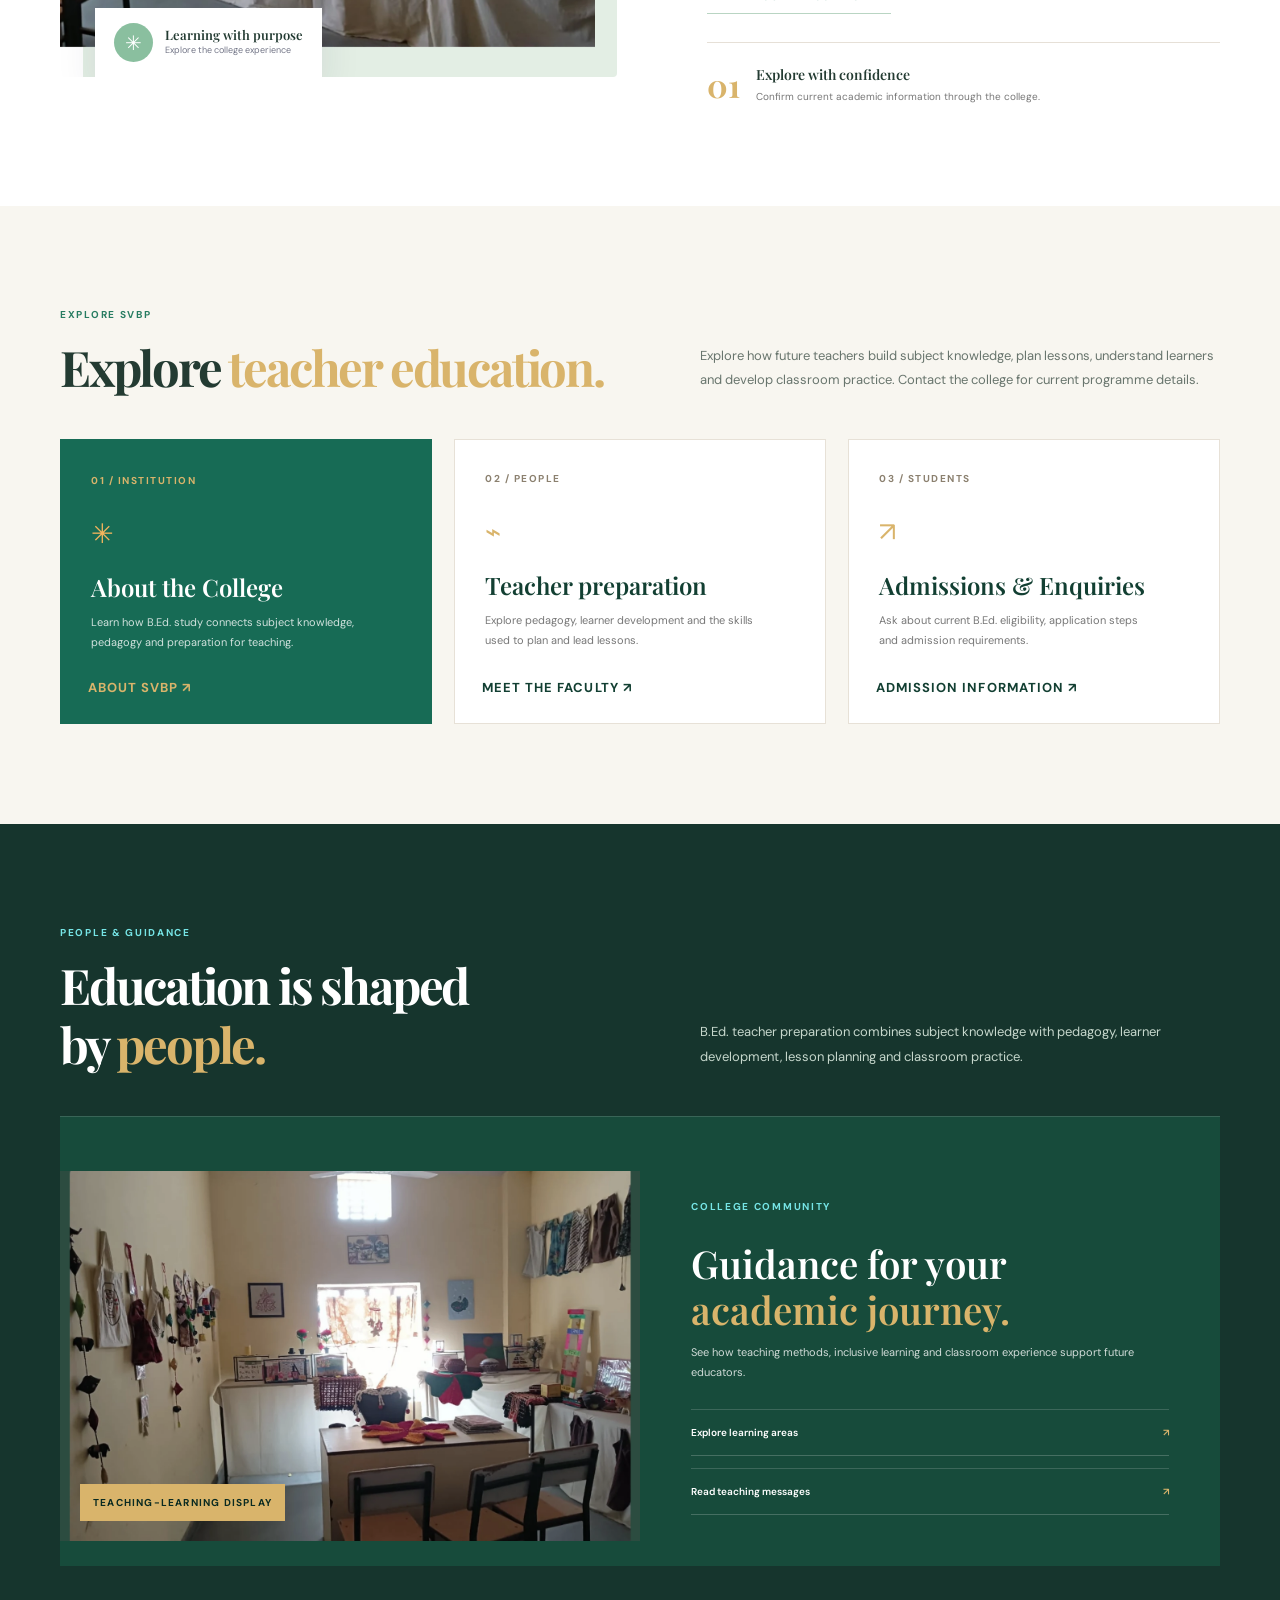
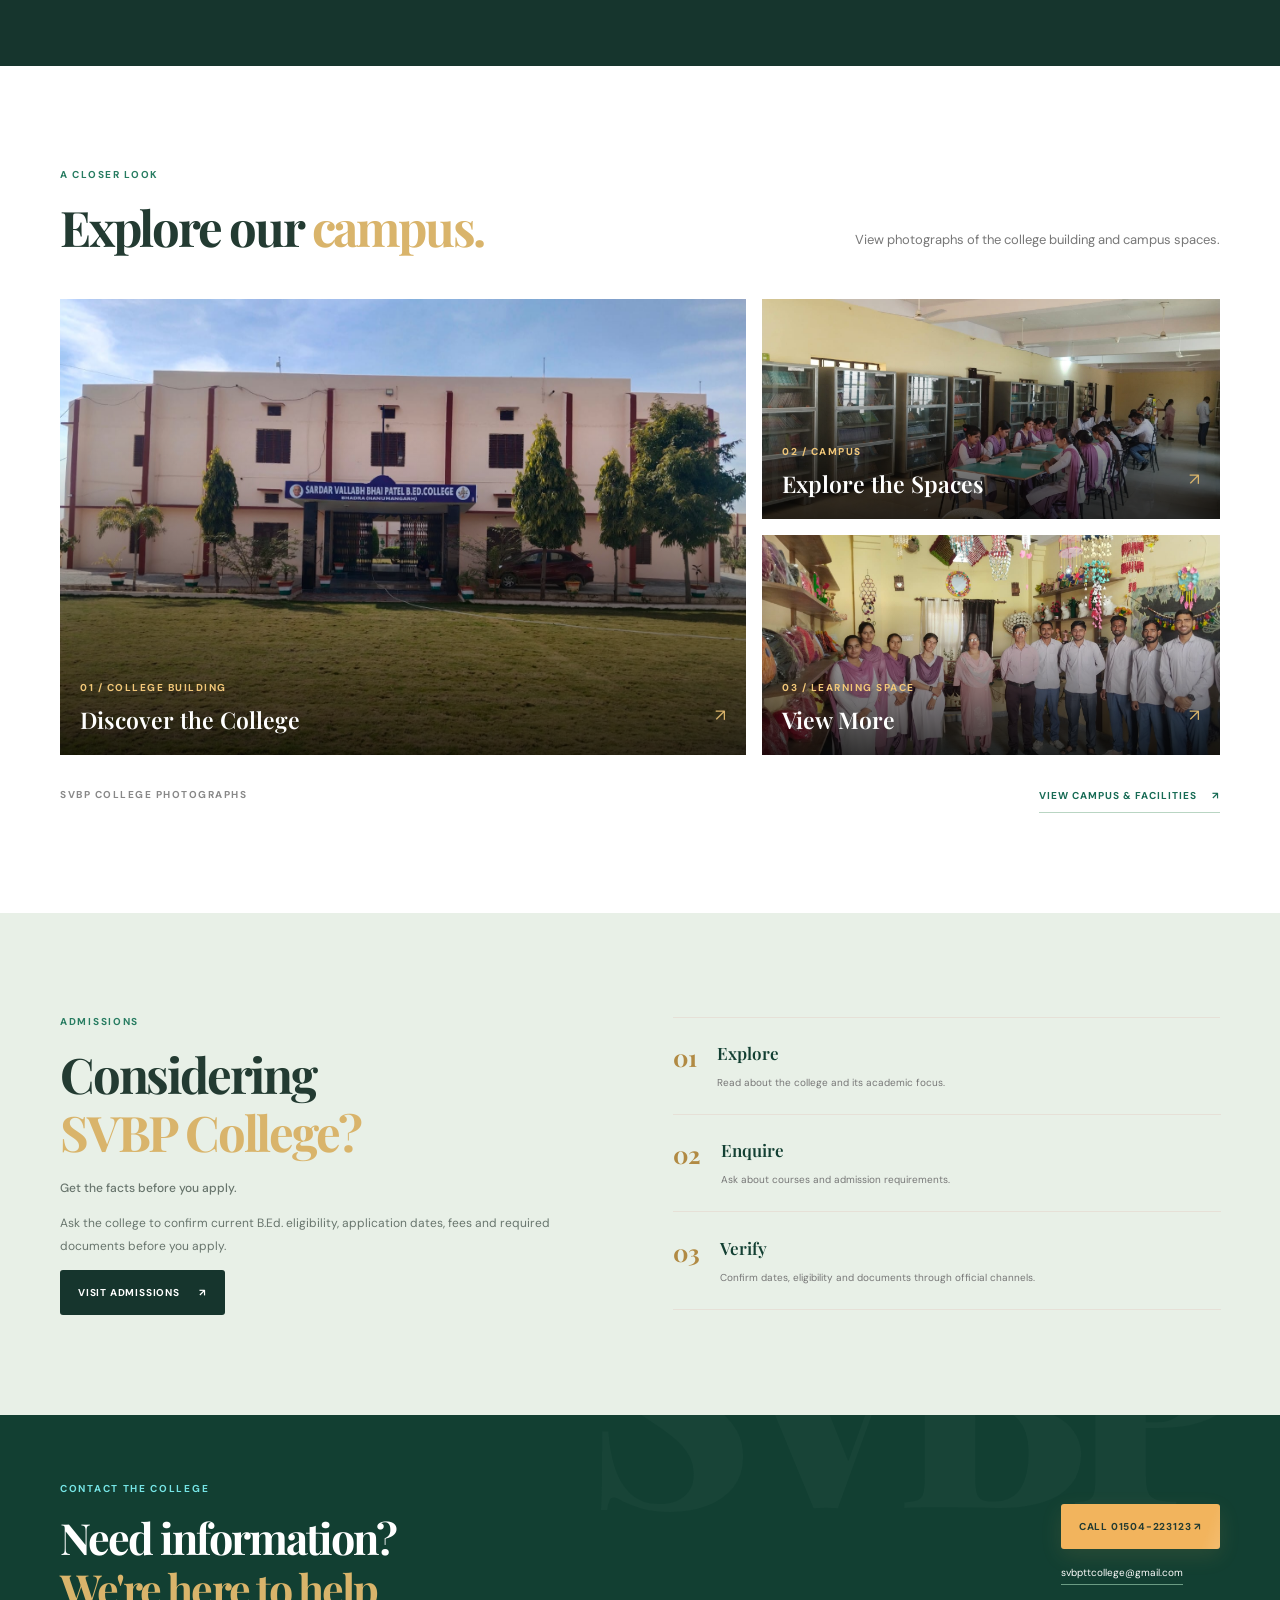
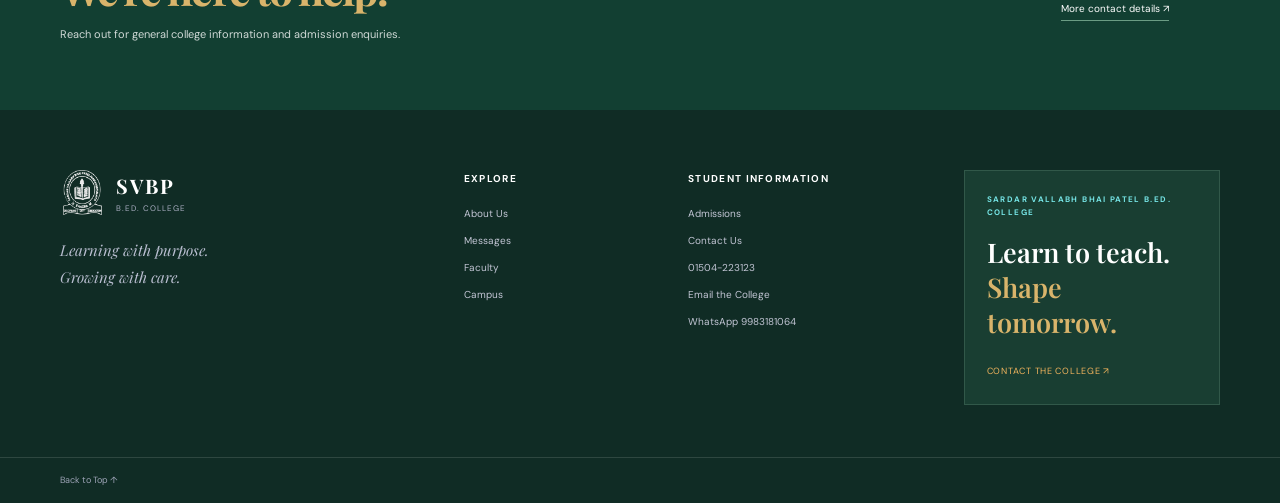
==== commit f3ed7284: "Add supplied campus facility photos" ====
--- a/index.html
+++ b/index.html
@@ -58,7 +58,7 @@
     .home-hero-new .hero-photo {
       position: absolute;
       inset: 0;
-      background-image: url("assets/campus-front.webp");
+      background-image: url("assets/college-exterior.jpeg");
       background-size: cover;
       background-position: center;
       transform: scale(1.01);
@@ -899,17 +899,17 @@
 
         <div class="home-gallery">
           <a class="home-gallery-main" href="campus.html">
-            <img src="assets/campus-front.webp" alt="Sardar Vallabh Bhai Patel B.Ed. College, Bhadra building">
+            <img src="assets/college-exterior.jpeg" alt="Front view of Sardar Vallabh Bhai Patel B.Ed. College, Bhadra">
             <span class="gallery-caption"><small>01 / COLLEGE BUILDING</small><b>Discover the College <i>↗</i></b></span>
           </a>
 
           <a href="campus.html">
-            <img src="assets/campus-computer-room.webp" alt="College computer room">
+<img src="assets/library-01.jpeg" alt="Students reading and studying in the college library" loading="lazy" decoding="async">
             <span class="gallery-caption"><small>02 / CAMPUS</small><b>Explore the Spaces <i>↗</i></b></span>
           </a>
 
           <a href="campus.html">
-            <img src="assets/campus-activity-room.webp" alt="College activity room with teaching aids">
+<img src="assets/art-craft-lab.jpeg" alt="Students and staff with handmade art and craft projects in the college lab" loading="lazy" decoding="async">
             <span class="gallery-caption"><small>03 / LEARNING SPACE</small><b>View More <i>↗</i></b></span>
           </a>
         </div>
--- a/style.css
+++ b/style.css
@@ -18,7 +18,7 @@
 
 /* Homepage refresh — forest green, warm ivory and amber */
 .home-hero-new{min-height:690px;background:#123f32}
-.home-hero-new .hero-photo{background-image:url("assets/campus-front.webp");background-position:center 43%;filter:saturate(.88)}
+.home-hero-new .hero-photo{background-image:url("assets/college-exterior.jpeg");background-position:center 43%;filter:saturate(.88)}
 .home-hero-new .hero-gradient{background:linear-gradient(90deg,rgba(12,48,37,.96) 0%,rgba(16,63,48,.84) 43%,rgba(18,55,43,.24) 100%),linear-gradient(0deg,rgba(10,37,29,.62),transparent 60%)}
 .home-hero-new .hero-inner{padding-top:94px;padding-bottom:55px}
 .home-hero-new h1{font-size:clamp(54px,7.4vw,94px);max-width:900px;line-height:1.03;letter-spacing:-.055em}
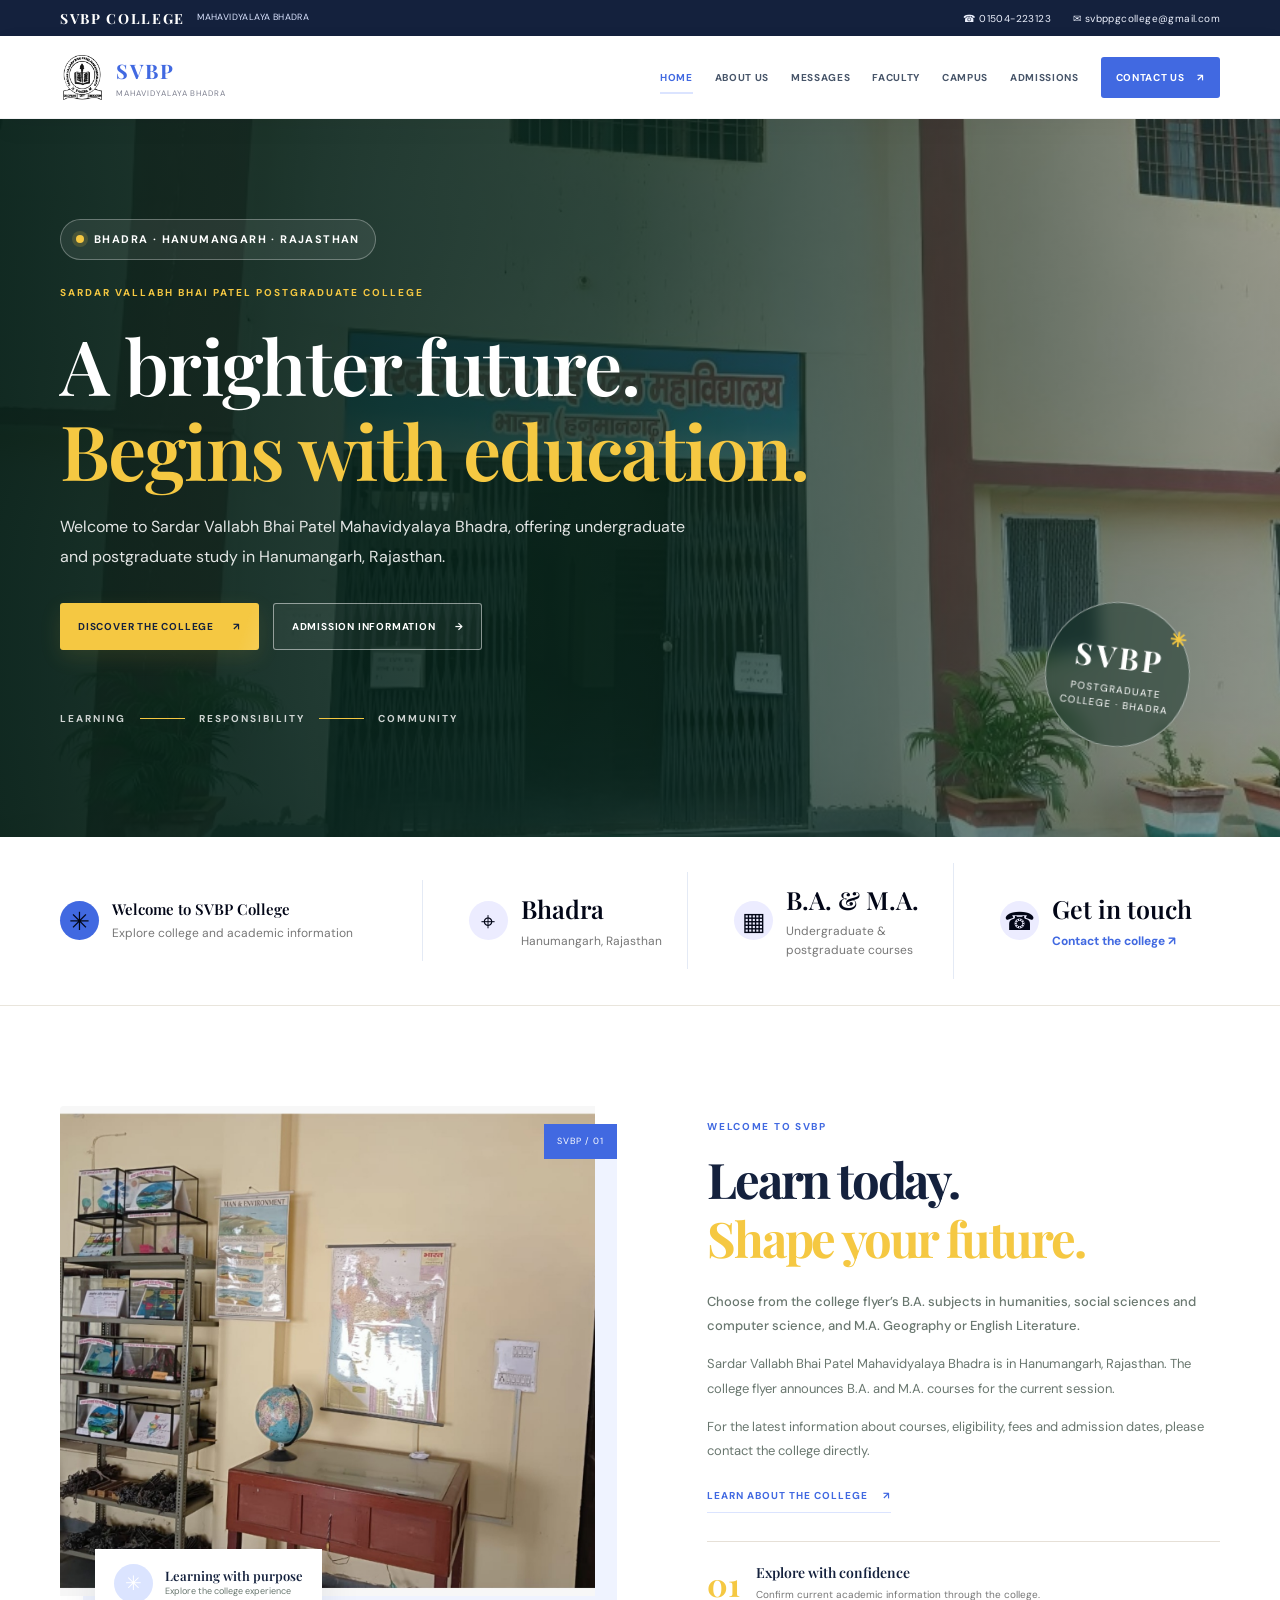
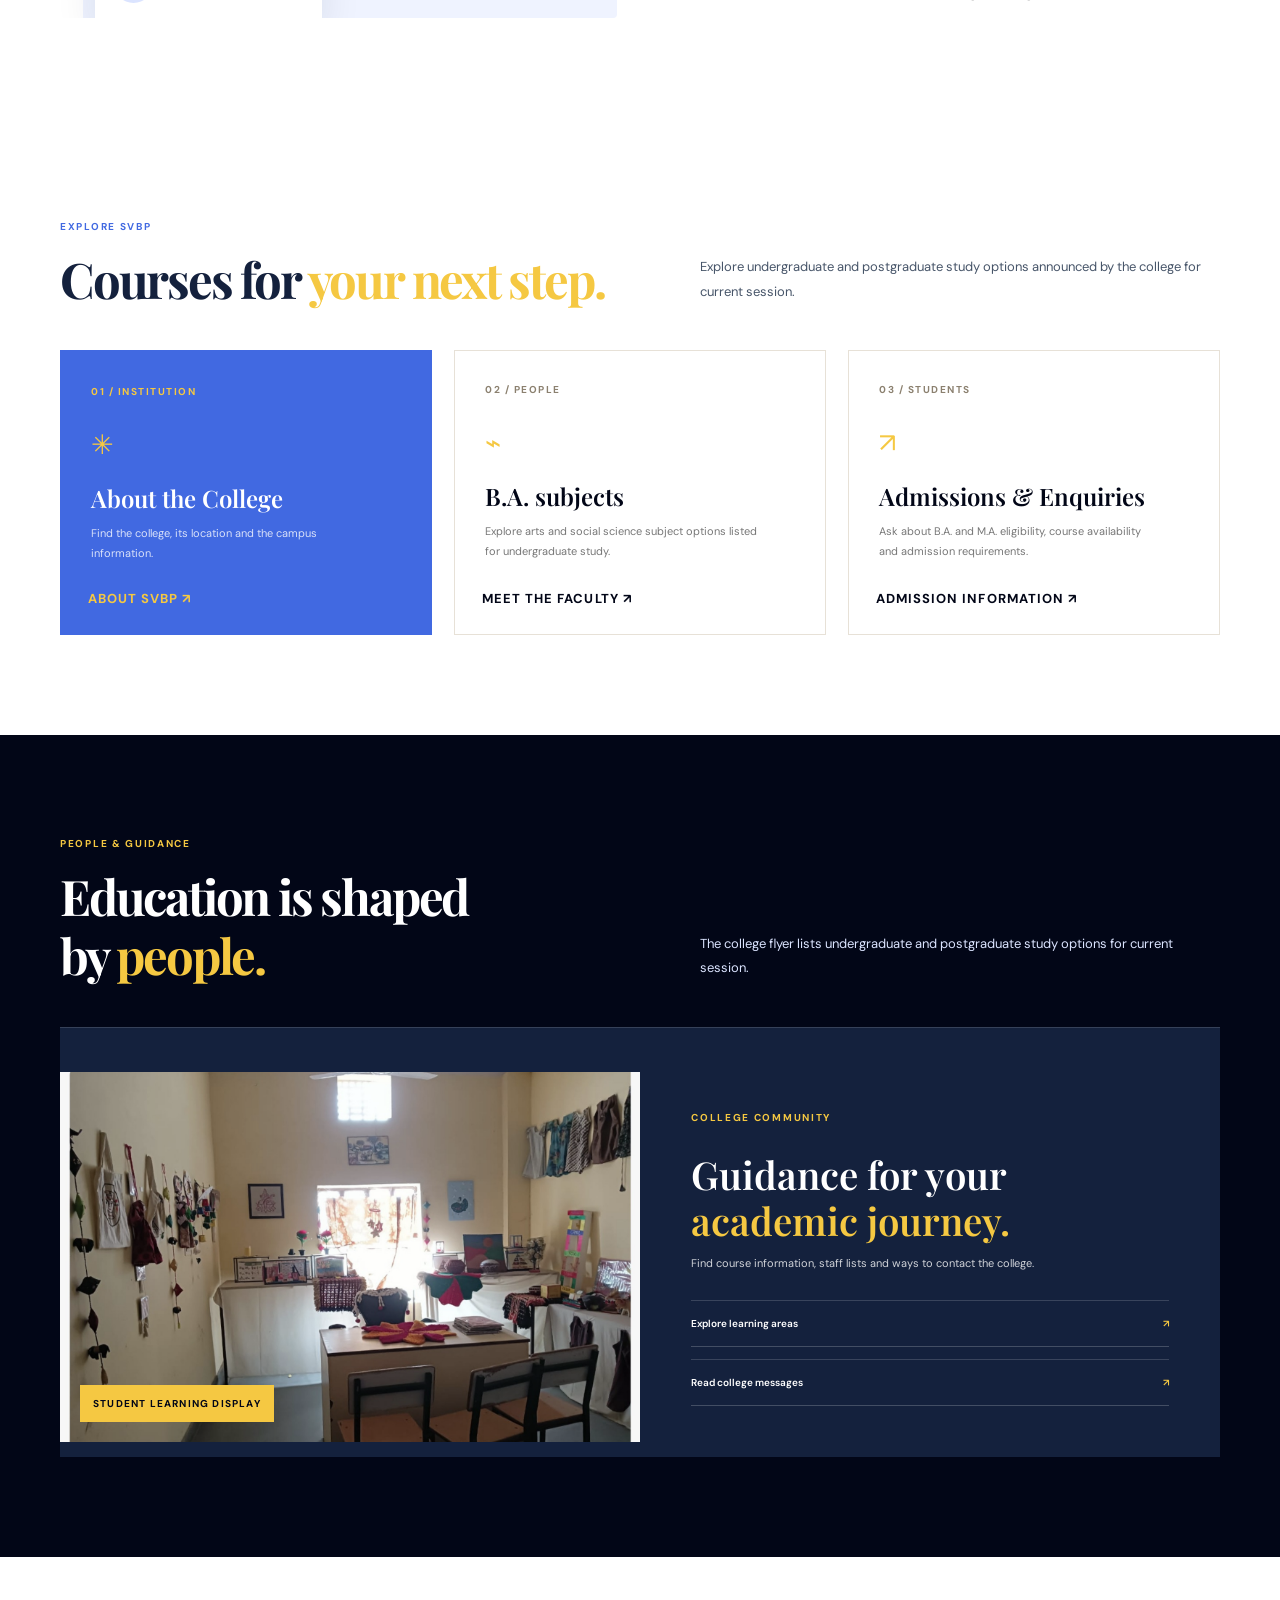
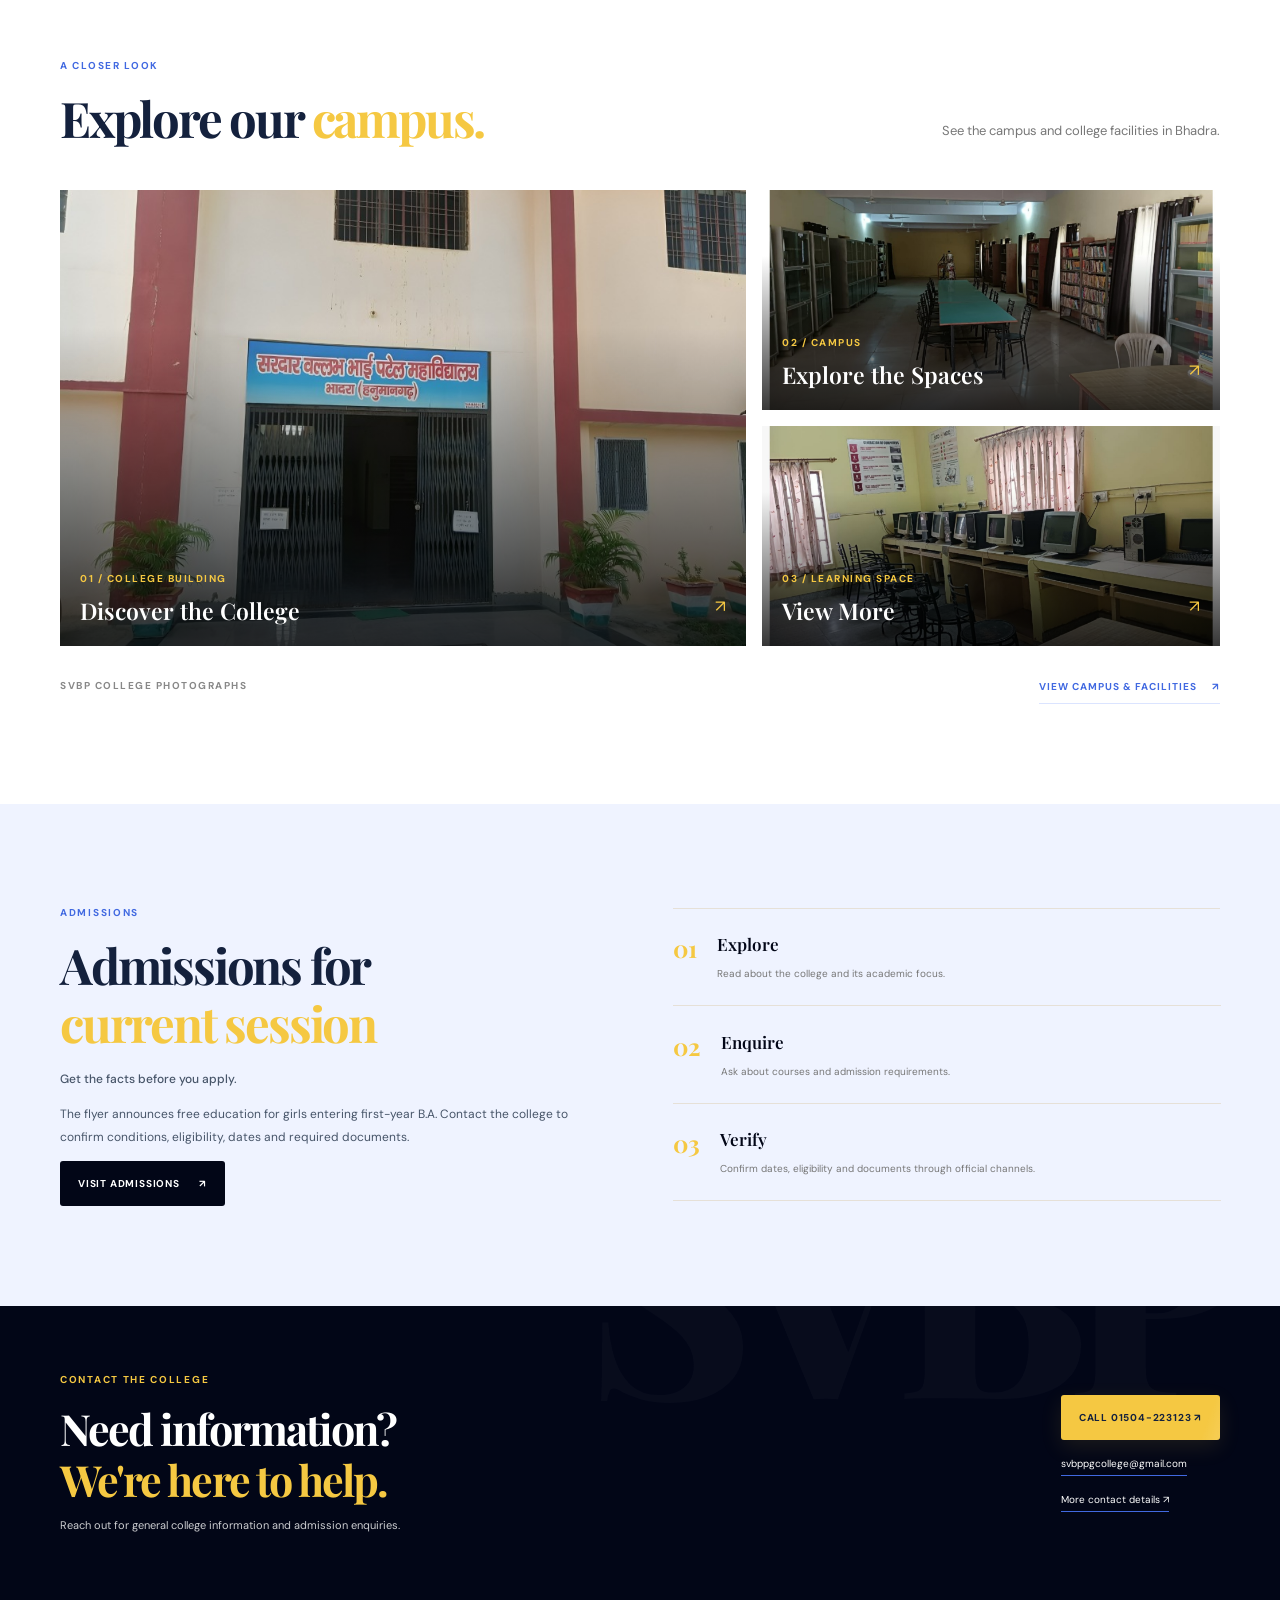
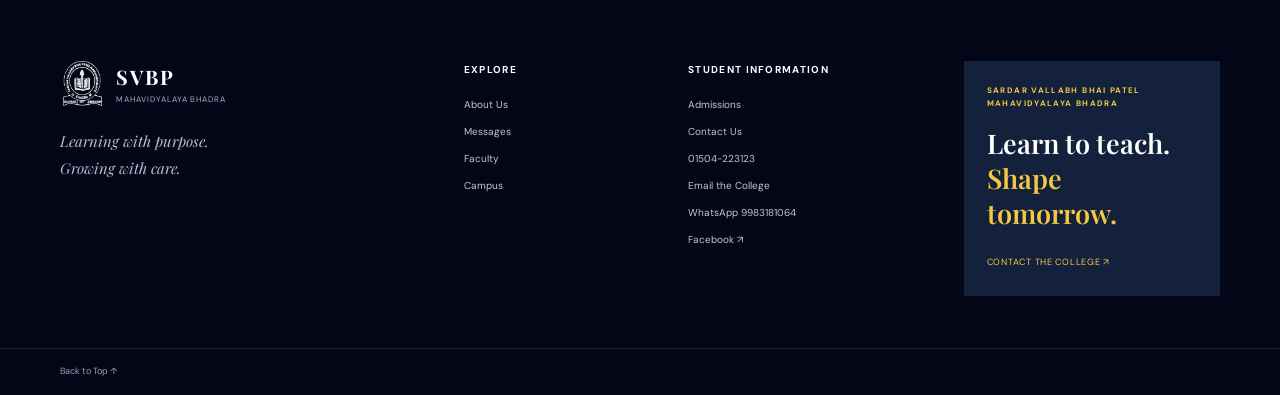
==== commit 03ab52cc: "Refresh college website content and campus photos" ====
--- a/index.html
+++ b/index.html
@@ -3,10 +3,10 @@
 <head>
   <meta charset="utf-8">
   <meta name="viewport" content="width=device-width, initial-scale=1">
-  <meta name="theme-color" content="#123f32">
-  <meta name="description" content="Welcome to Sardar Vallabh Bhai Patel B.Ed. College, Bhadra, Hanumangarh, Rajasthan. Explore college information, faculty, campus and admission enquiries.">
-
-  <title>Sardar Vallabh Bhai Patel B.Ed. College, Bhadra | Official Website</title>
+  <meta name="theme-color" content="#020617">
+  <meta name="description" content="Welcome to Sardar Vallabh Bhai Patel Mahavidyalaya Bhadra, Hanumangarh, Rajasthan. Explore college information, faculty, campus and admission enquiries.">
+
+  <title>Sardar Vallabh Bhai Patel Mahavidyalaya Bhadra | Official Website</title>
 
   <link rel="preconnect" href="https://fonts.googleapis.com">
   <link rel="preconnect" href="https://fonts.gstatic.com" crossorigin>
@@ -18,10 +18,10 @@
   <!-- All additional styling is inside this file -->
   <style>
     :root {
-      --college-green: #123f32;
-      --college-dark: #092a21;
-      --college-gold: #d9b46b;
-      --college-cream: #f8f6f0;
+      --college-green: #020617;
+      --college-dark: #020617;
+      --college-gold: #f5c842;
+      --college-cream: #ffffff;
     }
 
     html { scroll-behavior: smooth; }
@@ -58,7 +58,7 @@
     .home-hero-new .hero-photo {
       position: absolute;
       inset: 0;
-      background-image: url("assets/college-exterior.jpeg");
+      background-image: url("assets/college-entrance.jpeg");
       background-size: cover;
       background-position: center;
       transform: scale(1.01);
@@ -389,7 +389,7 @@
       grid-template-columns: 1fr 1fr;
       gap: 0;
       margin-top: 35px;
-      background: #174b3b;
+      background: #14213d;
     }
 
     .people-photo {
@@ -560,7 +560,7 @@
     }
 
     .journey-step > span {
-      color: #b18a43;
+      color: #f5c842;
       font-family: 'Playfair Display', serif;
       font-size: 24px;
     }
@@ -623,7 +623,7 @@
     @media (max-width: 640px) {
       .home-hero-new { min-height: auto; }
       .home-hero-new .hero-gradient {
-        background: linear-gradient(90deg, rgba(5,31,23,.92), rgba(5,31,23,.68));
+        background: linear-gradient(90deg, rgba(27,32,84,.92), rgba(27,32,84,.68));
       }
       .home-hero-new .hero-inner {
         padding-top: 75px;
@@ -668,10 +668,10 @@
 
   <div class="topline">
     <div class="container topline-inner">
-      <span><b>SVBP COLLEGE</b> <i>BACHELOR OF EDUCATION</i></span>
+      <span><b>SVBP COLLEGE</b> <i>MAHAVIDYALAYA BHADRA</i></span>
       <div>
         <a href="tel:+911504223123">☎ 01504-223123</a>
-        <a href="mailto:svbpttcollege@gmail.com">✉ svbpttcollege@gmail.com</a>
+        <a href="mailto:svbppgcollege@gmail.com">✉ svbppgcollege@gmail.com</a>
       </div>
     </div>
   </div>
@@ -680,7 +680,7 @@
     <div class="container nav-wrap">
       <a class="brand" href="index.html" aria-label="SVBP College Home">
         <img src="assets/college-seal.png" alt="College emblem">
-        <span><b>SVBP</b><small>B.ED. COLLEGE</small></span>
+        <span><b>SVBP</b><small>MAHAVIDYALAYA BHADRA</small></span>
       </a>
 
       <button class="menu-toggle" type="button"
@@ -711,15 +711,12 @@
           BHADRA · HANUMANGARH · RAJASTHAN
         </div>
 
-        <p class="eyebrow light">SARDAR VALLABH BHAI PATEL B.ED. COLLEGE</p>
-
-        <h1>Learn to teach.<br><em>Help every learner grow.</em></h1>
+        <p class="eyebrow light">SARDAR VALLABH BHAI PATEL POSTGRADUATE COLLEGE</p>
+
+        <h1>A brighter future.<br><em>Begins with education.</em></h1>
 
         <p class="hero-desc">
-          Welcome to Sardar Vallabh Bhai Patel B.Ed. College, Bhadra.
-          Explore our college, learn about B.Ed. teacher preparation
-          and contact us for current academic and admission
-          information.
+          Welcome to Sardar Vallabh Bhai Patel Mahavidyalaya Bhadra, offering undergraduate and postgraduate study in Hanumangarh, Rajasthan.
         </p>
 
         <div class="hero-buttons">
@@ -736,7 +733,7 @@
 
       <div class="hero-stamp">
         <span>SVBP</span>
-        <small>B.Ed.<br>College · Bhadra</small>
+        <small>Postgraduate<br>College · Bhadra</small>
         <b>✳</b>
       </div>
     </section>
@@ -756,7 +753,7 @@
 
         <div class="fact-item">
           <span class="fact-icon">▦</span>
-          <div><b>B.Ed.</b><small>Teacher education programme</small></div>
+          <div><b>B.A. & M.A.</b><small>Undergraduate & postgraduate courses</small></div>
         </div>
 
         <div class="fact-item">
@@ -770,7 +767,7 @@
     <section class="section intro-block home-about">
       <div class="container intro-layout">
         <div class="intro-visual">
-          <img src="assets/campus-teaching-displays.webp" alt="Student-made teaching materials on display at the college">
+          <img src="assets/college-geography-room.jpeg" alt="Geography learning resources and maps displayed in the college">
           <div class="vertical-label">KNOWLEDGE · RESPONSIBILITY · SERVICE</div>
           <div class="image-tag">
             <span>✳</span>
@@ -781,14 +778,13 @@
 
         <div class="intro-text">
           <p class="eyebrow">Welcome to SVBP</p>
-          <h2>Learning to teach.<br><em>Preparing for the classroom.</em></h2>
+          <h2>Learn today.<br><em>Shape your future.</em></h2>
 
           <p class="large-copy">
-            B.Ed. teacher education connects subject knowledge with pedagogy,
-            lesson planning, learner development and classroom practice.
+            Choose from the college flyer’s B.A. subjects in humanities, social sciences and computer science, and M.A. Geography or English Literature.
           </p>
 
-          <p>Sardar Vallabh Bhai Patel B.Ed. College is in Bhadra, Hanumangarh, Rajasthan. This website introduces the college and its teacher education focus to students and families.</p>
+          <p>Sardar Vallabh Bhai Patel Mahavidyalaya Bhadra is in Hanumangarh, Rajasthan. The college flyer announces B.A. and M.A. courses for the current session.</p>
 
           <p>
             For the latest information about courses, eligibility,
@@ -811,10 +807,10 @@
         <div class="section-head split">
           <div>
             <p class="eyebrow">Explore SVBP</p>
-            <h2>Explore <em>teacher education.</em></h2>
+            <h2>Courses for <em>your next step.</em></h2>
           </div>
           <p>
-            Explore how future teachers build subject knowledge, plan lessons, understand learners and develop classroom practice. Contact the college for current programme details.
+            Explore undergraduate and postgraduate study options announced by the college for current session.
             
           </p>
         </div>
@@ -824,15 +820,15 @@
             <div class="program-number">01 / INSTITUTION</div>
             <div class="program-symbol">✳</div>
             <h3>About the College</h3>
-            <p>Learn how B.Ed. study connects subject knowledge, pedagogy and preparation for teaching.</p>
+            <p>Find the college, its location and the campus information.</p>
             <a href="about.html">About SVBP ↗</a>
           </article>
 
           <article class="program-card">
             <div class="program-number">02 / PEOPLE</div>
             <div class="program-symbol">⌁</div>
-            <h3>Teacher preparation</h3>
-            <p>Explore pedagogy, learner development and the skills used to plan and lead lessons.</p>
+            <h3>B.A. subjects</h3>
+            <p>Explore arts and social science subject options listed for undergraduate study.</p>
             <a href="faculty.html">Meet the Faculty ↗</a>
           </article>
 
@@ -840,7 +836,7 @@
             <div class="program-number">03 / STUDENTS</div>
             <div class="program-symbol">↗</div>
             <h3>Admissions & Enquiries</h3>
-            <p>Ask about current B.Ed. eligibility, application steps and admission requirements.</p>
+            <p>Ask about B.A. and M.A. eligibility, course availability and admission requirements.</p>
             <a href="admissions.html">Admission Information ↗</a>
           </article>
         </div>
@@ -856,27 +852,27 @@
             <h2>Education is shaped<br>by <em>people.</em></h2>
           </div>
           <p>
-            B.Ed. teacher preparation combines subject knowledge with pedagogy, learner development, lesson planning and classroom practice.
+            The college flyer lists undergraduate and postgraduate study options for current session.
             
           </p>
         </div>
 
         <div class="people-preview">
           <div class="people-photo">
-            <img src="assets/campus-activity-room.webp" alt="Teaching-learning materials and student projects">
-            <span>TEACHING-LEARNING DISPLAY</span>
+            <img src="assets/college-activity-room-new.jpeg" alt="Student activity and learning room">
+            <span>STUDENT LEARNING DISPLAY</span>
           </div>
 
           <div class="people-copy">
             <p class="eyebrow light">College community</p>
             <h3>Guidance for your<br><em>academic journey.</em></h3>
             <p>
-              See how teaching methods, inclusive learning and classroom experience support future educators.
+              Find course information, staff lists and ways to contact the college.
               
             </p>
             <div class="people-links">
               <a href="faculty.html">Explore learning areas <span>↗</span></a>
-              <a href="messages.html">Read teaching messages <span>↗</span></a>
+              <a href="messages.html">Read college messages <span>↗</span></a>
             </div>
           </div>
         </div>
@@ -892,24 +888,24 @@
             <h2>Explore our <em>campus.</em></h2>
           </div>
           <p>
-            View photographs of the college building and campus spaces.
+            See the campus and college facilities in Bhadra.
             
           </p>
         </div>
 
         <div class="home-gallery">
           <a class="home-gallery-main" href="campus.html">
-            <img src="assets/college-exterior.jpeg" alt="Front view of Sardar Vallabh Bhai Patel B.Ed. College, Bhadra">
+            <img src="assets/college-entrance.jpeg" alt="Front view of Sardar Vallabh Bhai Patel Mahavidyalaya Bhadra">
             <span class="gallery-caption"><small>01 / COLLEGE BUILDING</small><b>Discover the College <i>↗</i></b></span>
           </a>
 
           <a href="campus.html">
-<img src="assets/library-01.jpeg" alt="Students reading and studying in the college library" loading="lazy" decoding="async">
+<img src="assets/college-library-new.jpeg" alt="Students reading and studying in the college library" loading="lazy" decoding="async">
             <span class="gallery-caption"><small>02 / CAMPUS</small><b>Explore the Spaces <i>↗</i></b></span>
           </a>
 
           <a href="campus.html">
-<img src="assets/art-craft-lab.jpeg" alt="Students and staff with handmade art and craft projects in the college lab" loading="lazy" decoding="async">
+<img src="assets/college-computer-room-new.jpeg" alt="Computers arranged in the college computer laboratory" loading="lazy" decoding="async">
             <span class="gallery-caption"><small>03 / LEARNING SPACE</small><b>View More <i>↗</i></b></span>
           </a>
         </div>
@@ -926,10 +922,10 @@
       <div class="container journey-layout">
         <div>
           <p class="eyebrow">Admissions</p>
-          <h2>Considering<br><em>SVBP College?</em></h2>
+          <h2>Admissions for<br><em>current session</em></h2>
           <p class="large-copy">Get the facts before you apply.</p>
           <p>
-            Ask the college to confirm current B.Ed. eligibility, application dates, fees and required documents before you apply.
+            The flyer announces free education for girls entering first-year B.A. Contact the college to confirm conditions, eligibility, dates and required documents.
             
             
           </p>
@@ -964,7 +960,7 @@
 
         <div class="contact-strip-actions">
           <a class="btn btn-gold" href="tel:+911504223123">Call 01504-223123 ↗</a>
-          <a class="contact-email" href="mailto:svbpttcollege@gmail.com">svbpttcollege@gmail.com</a>
+          <a class="contact-email" href="mailto:svbppgcollege@gmail.com">svbppgcollege@gmail.com</a>
           <a class="contact-email" href="contact.html">More contact details ↗</a>
         </div>
       </div>
@@ -977,7 +973,7 @@
       <div class="footer-brand">
         <a class="brand" href="index.html">
           <img src="assets/college-seal.png" alt="SVBP College emblem">
-          <span><b>SVBP</b><small>B.ED. COLLEGE</small></span>
+          <span><b>SVBP</b><small>MAHAVIDYALAYA BHADRA</small></span>
         </a>
         <p>Learning with purpose.<br>Growing with care.</p>
       </div>
@@ -995,11 +991,11 @@
         <a href="admissions.html">Admissions</a>
         <a href="contact.html">Contact Us</a>
         <a href="tel:+911504223123">01504-223123</a>
-        <a href="mailto:svbpttcollege@gmail.com">Email the College</a><a href="https://wa.me/919983181064" target="_blank" rel="noopener">WhatsApp 9983181064</a>
+        <a href="mailto:svbppgcollege@gmail.com">Email the College</a><a href="https://wa.me/919983181064" target="_blank" rel="noopener">WhatsApp 9983181064</a><a href="https://www.facebook.com/share/1EpV7tx6do/" target="_blank" rel="noopener">Facebook ↗</a>
       </div>
 
       <div class="footer-cta">
-        <p class="eyebrow light">Sardar Vallabh Bhai Patel B.Ed. College</p>
+        <p class="eyebrow light">Sardar Vallabh Bhai Patel Mahavidyalaya Bhadra</p>
         <h3>Learn to teach.<br><em>Shape tomorrow.</em></h3>
         <a href="contact.html">Contact the College ↗</a>
       </div>
--- a/style.css
+++ b/style.css
@@ -1,90 +1,90 @@
 /* SVBP — distinct editorial-style multi-page college website */
-:root{--maroon:#176B55;--maroon2:#104638;--navy:#16352D;--ink:#233B32;--teal:#8ABF9F;--gold:#F2B45D;--paper:#fff;--muted:#737687;--soft:#F7F5EF;--line:#e9e7e5;--serif:"Playfair Display",Georgia,serif;--sans:"DM Sans",Arial,sans-serif}
-*{box-sizing:border-box}html{scroll-behavior:smooth;scroll-padding-top:100px}body{margin:0;color:var(--ink);font-family:var(--sans);line-height:1.7}a{color:inherit;text-decoration:none}img{display:block;max-width:100%}.container{width:min(1160px,calc(100% - 48px));margin:auto}.topline{background:var(--maroon2);color:#fff;font-size:10px;letter-spacing:.04em}.topline-inner{display:flex;justify-content:space-between;align-items:center;min-height:36px}.topline-inner>span{display:flex;align-items:center;gap:12px}.topline b{font:700 14px var(--serif);letter-spacing:.12em}.topline i{font-style:normal;color:#C5DED0;font-size:9px}.topline-inner>div{display:flex;gap:22px}.topline a{color:#DDEBE1}.topline a:hover{color:var(--gold)}.site-header{position:sticky;top:0;z-index:50;background:rgba(255,255,255,.96);backdrop-filter:blur(16px);border-bottom:1px solid #22233d0e}.nav-wrap{display:flex;align-items:center;justify-content:space-between;min-height:82px;gap:30px}.brand{display:flex;align-items:center;gap:11px;flex-shrink:0}.brand img{width:45px;height:45px;object-fit:contain}.brand span{display:flex;flex-direction:column;line-height:1.1}.brand b{font:700 20px var(--serif);letter-spacing:.1em;color:var(--maroon)}.brand small{font-size:8px;letter-spacing:.12em;color:#7e8090;margin-top:5px}.nav{display:flex;align-items:center;gap:clamp(12px,1.7vw,25px);font-size:10px;text-transform:uppercase;letter-spacing:.07em;font-weight:700}.nav>a{position:relative;padding:10px 0;color:#56596b;white-space:nowrap}.nav>a:not(.nav-contact):after{content:"";position:absolute;bottom:2px;left:0;right:100%;height:2px;background:var(--teal);transition:right .2s}.nav>a:hover:after,.nav>a.active:after{right:0}.nav>a.active{color:var(--maroon)}.nav .nav-contact{background:var(--maroon);color:#fff;padding:12px 15px;border-radius:3px}.nav-contact span{margin-left:10px}.menu-toggle{display:none;border:0;background:var(--navy);color:white;border-radius:3px;padding:8px 12px;font-size:21px}
-h1,h2,h3,p{margin-top:0}h1,h2{font-family:var(--serif);letter-spacing:-.045em}h2{font-size:clamp(34px,4.3vw,51px);line-height:1.17;margin-bottom:22px}h2 em,h1 em,h3 em{font-style:normal;color:var(--maroon)}.eyebrow{font-size:10px;font-weight:700;text-transform:uppercase;letter-spacing:.17em;color:#277C61;margin-bottom:15px}.eyebrow.light{color:#76e5e6}.section{padding:100px 0}.soft-section{background:var(--soft)}.large-copy{font-size:17px;line-height:1.8;color:#3e4258;font-weight:500}.btn{display:inline-flex;align-items:center;justify-content:center;gap:19px;padding:14px 18px;font-size:10px;font-weight:700;letter-spacing:.08em;text-transform:uppercase;border-radius:3px;transition:transform .2s,background .2s}.btn:hover{transform:translateY(-3px)}.btn-gold{background:var(--gold);color:#233B32}.btn-gold:hover{background:#f3bd65}.btn-outline{border:1px solid #ffffff80;color:white;background:#ffffff0d}.btn-dark{background:var(--navy);color:white}.under-link{display:inline-flex;gap:15px;align-items:center;border-bottom:1px solid #B9D5C3;color:var(--maroon);font-size:10px;text-transform:uppercase;letter-spacing:.1em;font-weight:700;padding:0 0 8px;margin-top:10px}
-.home-hero{position:relative;min-height:650px;background:var(--navy);color:white;overflow:hidden;isolation:isolate}.hero-photo,.hero-gradient{position:absolute;inset:0;z-index:-2}.hero-photo{background:url("assets/campus-front.webp") center 48%/cover no-repeat;transform:scale(1.015)}.hero-gradient{z-index:-1;background:linear-gradient(90deg,rgba(18,21,43,.95) 0%,rgba(20,24,47,.84) 43%,rgba(24,28,49,.2) 100%),linear-gradient(0deg,rgba(14,17,36,.6),transparent 55%)}.hero-inner{padding-top:84px;padding-bottom:65px}.pill{display:inline-flex;align-items:center;gap:9px;padding:7px 12px;border:1px solid #ffffff55;border-radius:100px;font-size:9px;letter-spacing:.13em;color:#f1eaf0;margin-bottom:36px}.pulse{width:7px;height:7px;background:#78d7ad;border-radius:50%;box-shadow:0 0 0 4px #78d7ad28}.hero-inner .eyebrow{margin-bottom:12px}.home-hero h1{font-size:clamp(49px,7vw,86px);line-height:1.07;max-width:800px;margin:0 0 22px}.home-hero h1 em{color:#f2b752}.hero-desc{max-width:530px;color:#e0e1e9;font-size:14px;margin-bottom:28px}.hero-buttons{display:flex;gap:12px;flex-wrap:wrap}.hero-bottom{display:flex;align-items:center;gap:15px;margin-top:70px;color:#d3d4df;font-size:9px;letter-spacing:.12em;text-transform:uppercase}.hero-line{width:65px;height:1px;background:var(--gold)}.hero-stamp{position:absolute;right:6.5%;bottom:11%;width:145px;height:145px;border:1px solid #ffffff70;border-radius:50%;display:flex;flex-direction:column;align-items:center;justify-content:center;background:#16352D80;backdrop-filter:blur(8px);transform:rotate(7deg)}.hero-stamp span{font:700 28px var(--serif);letter-spacing:.1em}.hero-stamp small{text-align:center;font-size:8px;line-height:1.4;letter-spacing:.1em;text-transform:uppercase}.hero-stamp b{position:absolute;right:7px;top:8px;color:var(--gold);font-size:20px}
-.intro-layout{display:grid;grid-template-columns:1fr .92fr;align-items:center;gap:95px}.intro-visual{position:relative;padding:0 22px 22px 0}.intro-visual:before{content:"";position:absolute;inset:23px 0 0 23px;background:#E5F0E7;z-index:-1}.intro-visual>img{width:100%;height:470px;object-fit:cover}.vertical-label{position:absolute;left:-33px;top:40px;writing-mode:vertical-rl;transform:rotate(180deg);font-size:8px;letter-spacing:.17em;color:var(--maroon);font-weight:700}.image-tag{position:absolute;bottom:0;left:35px;display:flex;align-items:center;gap:12px;background:#fff;padding:15px 19px;box-shadow:0 15px 40px #1d24401a}.image-tag>span{display:grid;place-items:center;width:39px;height:39px;background:var(--teal);color:#fff;border-radius:50%;font-size:20px}.image-tag b,.image-tag small{display:block}.image-tag b{font:600 13px var(--serif)}.image-tag small{font-size:9px;color:var(--muted)}.intro-text>p:not(.eyebrow){font-size:13px;color:var(--muted)}.mini-stats{display:flex;gap:45px;border-top:1px solid var(--line);margin-top:28px;padding-top:20px}.mini-stats b,.mini-stats small{display:block}.mini-stats b{font:700 18px var(--serif);color:var(--maroon)}.mini-stats small{font-size:9px;color:var(--muted)}
-.dark-band{background:var(--navy);color:white}.section-head{margin-bottom:42px}.section-head.split{display:flex;align-items:end;justify-content:space-between;gap:45px}.section-head h2{margin-bottom:0}.section-head h2 em,.dark-band h2 em{color:#F2B45D}.section-head>p:not(.eyebrow){max-width:380px;color:#bfc3d3;font-size:13px;margin-bottom:4px}.section-head.center{text-align:center;max-width:680px;margin-left:auto;margin-right:auto}.section-head.center>p:not(.eyebrow){color:var(--muted);margin:12px auto 0}.home-cards{display:grid;grid-template-columns:repeat(3,1fr);gap:15px}.home-card{position:relative;min-height:230px;border:1px solid #ffffff27;padding:26px;transition:background .25s,transform .25s}.home-card:hover{background:#ffffff0b;transform:translateY(-4px)}.card-no{font-size:9px;color:#c6c8d6;letter-spacing:.15em}.round-arrow{position:absolute;right:23px;top:20px;width:35px;height:35px;border:1px solid #ffffff65;border-radius:50%;display:grid;place-items:center;color:var(--gold)}.home-card h3{font:600 24px var(--serif);margin:65px 0 8px}.home-card p{font-size:11px;color:#bfc3d3;max-width:250px;margin:0}.quote-strip{padding:66px 0}.quote-layout{display:flex;align-items:center;justify-content:space-between;gap:35px}.quote-symbol{font:700 100px/.8 var(--serif);color:var(--teal)}.quote-layout>div:nth-child(2){flex:1}.quote-layout h2{font-size:clamp(27px,3.5vw,40px);margin:0}.quote-layout h2 em{color:var(--maroon)}.quote-layout .eyebrow{margin-bottom:9px}.cta-section{background:var(--maroon);color:white;padding:62px 0}.cta-inner{display:flex;align-items:center;justify-content:space-between;gap:40px}.cta-inner h2{font-size:clamp(32px,4vw,45px);margin:0 0 12px}.cta-inner h2 em{color:#F7C979}.cta-inner p:not(.eyebrow){font-size:12px;color:#DDEBE1;margin:0}
-.page-hero{position:relative;isolation:isolate;overflow:hidden;background:var(--navy);color:#fff;min-height:370px;display:flex;align-items:center}.page-hero:before{content:"";position:absolute;z-index:-2;inset:0;background:linear-gradient(90deg,#151a35f2,#151a35c9 60%,#151a3544),url("assets/campus-courtyard.webp") center 45%/cover}.page-hero:after{content:"";position:absolute;z-index:-1;width:300px;height:300px;border:1px solid #ffffff2b;border-radius:50%;right:8%;top:-95px;box-shadow:0 0 0 35px #ffffff06,0 0 0 70px #ffffff05}.page-hero .container{padding-top:53px;padding-bottom:48px}.page-hero h1{font-size:clamp(40px,5.8vw,66px);line-height:1.12;max-width:850px;margin:0 0 17px}.page-hero h1 em{color:#F2B45D}.page-hero .container>p:not(.eyebrow){font-size:13px;color:#d9dbe4;max-width:540px}.breadcrumbs{font-size:9px;letter-spacing:.09em;text-transform:uppercase;color:#c3c6d5;margin-top:27px}.breadcrumbs a{color:#fff}.split-content{display:grid;grid-template-columns:1fr 1fr;gap:85px;align-items:center}.editorial-image{position:relative}.editorial-image img{width:100%;height:430px;object-fit:cover}.image-corner{position:absolute;bottom:0;right:0;background:var(--gold);padding:12px 16px;font-size:9px;font-weight:700;letter-spacing:.1em}.split-content p:not(.eyebrow){font-size:13px;color:var(--muted)}.value-grid{display:grid;grid-template-columns:repeat(3,1fr);gap:17px}.value-grid article{background:#fff;padding:27px;border:1px solid var(--line);min-height:205px}.value-grid article>span{font:700 25px var(--serif);color:var(--teal)}.value-grid h3{font:600 20px var(--serif);margin:22px 0 8px}.value-grid p{font-size:11px;color:var(--muted);margin:0}.section-sub{font-size:12px;color:var(--muted)}.leadership-grid{display:grid;grid-template-columns:1fr 1fr;gap:20px}.leadership-card{padding:34px 36px 30px;border:1px solid var(--line);box-shadow:0 15px 50px #233B320b}.leadership-card.featured{background:var(--navy);color:#fff;border-color:var(--navy)}.leader-top{display:flex;justify-content:space-between;align-items:center;gap:20px}.leader-top>span{font-size:8px;letter-spacing:.13em;color:var(--muted)}.featured .leader-top>span{color:#c4c7d5}.leader-avatar{width:55px;height:55px;border-radius:50%;object-fit:cover}.initials{display:grid;place-items:center;background:#E5F0E7;color:var(--maroon);font-weight:700}.big-quote{font:700 85px/.9 var(--serif);color:var(--teal);margin-top:25px}.leadership-card>p{font:italic 15px/1.9 var(--serif);color:#696d7b;min-height:160px}.leadership-card.featured>p{color:#e0e1e9}.leader-sign{border-top:1px solid var(--line);padding-top:17px}.featured .leader-sign{border-color:#ffffff2d}.leader-sign h3{font:600 18px var(--serif);margin:0}.leader-sign span{font-size:10px;color:var(--muted)}.featured .leader-sign span{color:#c2c6d5}
-.staff-grid{display:grid;grid-template-columns:repeat(3,1fr);gap:22px}.staff-card{border:1px solid var(--line);background:#fff;transition:transform .25s,box-shadow .25s}.staff-card:hover{transform:translateY(-5px);box-shadow:0 18px 40px #16352D12}.staff-photo{position:relative;height:320px;background:#e9e8e7;overflow:hidden}.staff-photo img{width:100%;height:100%;object-fit:cover;object-position:center 22%;transition:transform .4s}.staff-card:hover .staff-photo img{transform:scale(1.035)}.staff-photo span{position:absolute;bottom:0;left:0;background:var(--maroon);color:#fff;padding:8px 13px;font-size:9px;letter-spacing:.1em}.staff-details{padding:22px}.staff-details .eyebrow{font-size:8px;margin-bottom:7px}.staff-details h3{font:600 20px/1.35 var(--serif);margin-bottom:7px}.staff-details>p:last-child{font-size:10px;color:var(--muted);margin:0}.notice{font-size:10px;color:#9a9ba5;margin-top:20px}
-.gallery-grid{display:grid;grid-template-columns:1.25fr 1fr;gap:20px}.gallery-grid figure{margin:0;position:relative;min-height:280px;overflow:hidden;background:#eee}.gallery-grid figure.gallery-large{grid-row:span 2;min-height:590px}.gallery-grid figure img{width:100%;height:100%;position:absolute;inset:0;object-fit:cover;transition:transform .45s}.gallery-grid figure:hover img{transform:scale(1.04)}.gallery-grid figure:after{content:"";position:absolute;inset:35% 0 0;background:linear-gradient(transparent,#11152bdc)}.gallery-grid figcaption{position:absolute;z-index:1;bottom:0;left:0;right:0;display:flex;align-items:center;gap:15px;padding:22px;color:#fff}.gallery-grid figcaption>span{font-size:9px;color:var(--gold)}.gallery-grid figcaption b,.gallery-grid figcaption small{display:block}.gallery-grid figcaption b{font:600 19px var(--serif)}.gallery-grid figcaption small{font-size:10px;color:#dedfe7}.map-panel{min-height:320px;background:linear-gradient(135deg,#e5f1ed,#e9edf6 55%,#f7e7d2);display:flex;flex-direction:column;align-items:center;justify-content:center;position:relative;overflow:hidden;gap:8px}.map-panel:before,.map-panel:after{content:"";position:absolute;width:130%;height:12px;background:#ffffffa8;transform:rotate(-24deg)}.map-panel:after{transform:rotate(39deg);height:8px}.map-panel>*{position:relative;z-index:1}.map-icon{font-size:36px;color:var(--maroon)}.map-panel b{font:600 19px var(--serif)}.map-panel span:not(.map-icon){font-size:10px;color:var(--muted)}.map-panel a{font-size:10px;color:var(--maroon);font-weight:700;margin-top:10px}
-.admissions-layout{display:grid;grid-template-columns:.9fr 1.1fr;gap:85px;align-items:center}.admissions-layout>div:first-child>p:not(.eyebrow){font-size:13px;color:var(--muted)}.steps{border-top:1px solid var(--line)}.steps article{display:flex;gap:24px;padding:24px 0;border-bottom:1px solid var(--line)}.steps article>span{font:700 25px var(--serif);color:var(--teal)}.steps h3{font:600 19px var(--serif);margin:0 0 5px}.steps p{font-size:11px;color:var(--muted);margin:0}.contact-banner{display:flex;align-items:center;justify-content:space-between;gap:30px}.contact-banner h2{margin-bottom:10px}.contact-banner p:not(.eyebrow){font-size:12px;color:var(--muted);margin:0}.banner-actions{display:flex;align-items:center;gap:20px;flex-wrap:wrap}.contact-page-grid{display:grid;grid-template-columns:1fr 1fr;gap:80px;align-items:center}.contact-cards{margin-top:28px}.contact-cards>a{display:flex;align-items:center;gap:15px;padding:17px 0;border-bottom:1px solid var(--line)}.contact-icon{width:43px;height:43px;border-radius:50%;background:#E4F1E8;color:#277C61;display:grid;place-items:center;flex-shrink:0;font-size:18px}.contact-cards small,.contact-cards b{display:block}.contact-cards small{font-size:9px;text-transform:uppercase;letter-spacing:.1em;color:var(--muted)}.contact-cards b{font-size:12px;line-height:1.6}.contact-arrow{margin-left:auto;color:var(--maroon)}.contact-side{background:var(--soft);padding:18px}.contact-art{height:315px;background:var(--navy);position:relative;overflow:hidden;display:grid;place-items:center;color:#fff}.orbit{position:absolute;border:1px solid #ffffff25;border-radius:50%;width:260px;height:260px}.orbit-two{width:190px;height:190px;border-color:#F2B45D80}.contact-pin{font-size:58px;color:var(--gold);z-index:1}.contact-art-label{position:absolute;bottom:20px;left:22px}.contact-art-label small,.contact-art-label b{display:block}.contact-art-label small{font-size:8px;letter-spacing:.16em;color:#c6c9d7}.contact-art-label b{font:600 21px var(--serif)}.contact-side-bottom{display:flex;align-items:center;justify-content:space-between;gap:20px;padding:19px 4px 3px}.contact-side-bottom b,.contact-side-bottom span{display:block}.contact-side-bottom b{font-size:10px}.contact-side-bottom span{font-size:11px;color:var(--muted)}
-.site-footer{background:#11162d;color:white}.footer-top{display:grid;grid-template-columns:1.4fr .7fr .9fr 1fr;gap:45px;padding-top:60px;padding-bottom:52px}.footer-brand .brand b{color:#fff}.footer-brand .brand small{color:#a9aec1}.footer-brand>p{font:italic 15px/1.8 var(--serif);color:#b9bed0;margin:22px 0 0}.footer-nav{display:flex;flex-direction:column;gap:10px;font-size:10px;color:#c3c6d5}.footer-nav>b{font-size:10px;text-transform:uppercase;letter-spacing:.13em;color:#fff;margin-bottom:8px}.footer-nav a:hover,.footer-bottom a:hover{color:var(--gold)}.footer-cta{padding:22px;background:#222844;border:1px solid #ffffff15}.footer-cta .eyebrow{font-size:8px}.footer-cta h3{font:600 27px/1.3 var(--serif);margin:0 0 15px}.footer-cta h3 em{color:var(--gold)}.footer-cta>a{font-size:9px;color:#F2B45D;text-transform:uppercase;letter-spacing:.08em}.footer-bottom{border-top:1px solid #ffffff1b;color:#9da3b6;font-size:9px}.footer-bottom .container{display:flex;justify-content:space-between;gap:20px;padding:15px 0}
+:root{--maroon:#4169e1;--maroon2:#14213d;--navy:#020617;--ink:#14213d;--teal:#dbe4ff;--gold:#f5c842;--paper:#fff;--muted:#737687;--soft:#f4f7ff;--line:#e9e7e5;--serif:"Playfair Display",Georgia,serif;--sans:"DM Sans",Arial,sans-serif}
+*{box-sizing:border-box}html{scroll-behavior:smooth;scroll-padding-top:100px}body{margin:0;color:var(--ink);font-family:var(--sans);line-height:1.7}a{color:inherit;text-decoration:none}img{display:block;max-width:100%}.container{width:min(1160px,calc(100% - 48px));margin:auto}.topline{background:var(--maroon2);color:#fff;font-size:10px;letter-spacing:.04em}.topline-inner{display:flex;justify-content:space-between;align-items:center;min-height:36px}.topline-inner>span{display:flex;align-items:center;gap:12px}.topline b{font:700 14px var(--serif);letter-spacing:.12em}.topline i{font-style:normal;color:#dbe4ff;font-size:9px}.topline-inner>div{display:flex;gap:22px}.topline a{color:#eff3ff}.topline a:hover{color:var(--gold)}.site-header{position:sticky;top:0;z-index:50;background:rgba(255,255,255,.96);backdrop-filter:blur(16px);border-bottom:1px solid #14213d0e}.nav-wrap{display:flex;align-items:center;justify-content:space-between;min-height:82px;gap:30px}.brand{display:flex;align-items:center;gap:11px;flex-shrink:0}.brand img{width:45px;height:45px;object-fit:contain}.brand span{display:flex;flex-direction:column;line-height:1.1}.brand b{font:700 20px var(--serif);letter-spacing:.1em;color:var(--maroon)}.brand small{font-size:8px;letter-spacing:.12em;color:#7e8090;margin-top:5px}.nav{display:flex;align-items:center;gap:clamp(12px,1.7vw,25px);font-size:10px;text-transform:uppercase;letter-spacing:.07em;font-weight:700}.nav>a{position:relative;padding:10px 0;color:#475569;white-space:nowrap}.nav>a:not(.nav-contact):after{content:"";position:absolute;bottom:2px;left:0;right:100%;height:2px;background:var(--teal);transition:right .2s}.nav>a:hover:after,.nav>a.active:after{right:0}.nav>a.active{color:var(--maroon)}.nav .nav-contact{background:var(--maroon);color:#fff;padding:12px 15px;border-radius:3px}.nav-contact span{margin-left:10px}.menu-toggle{display:none;border:0;background:var(--navy);color:white;border-radius:3px;padding:8px 12px;font-size:21px}
+h1,h2,h3,p{margin-top:0}h1,h2{font-family:var(--serif);letter-spacing:-.045em}h2{font-size:clamp(34px,4.3vw,51px);line-height:1.17;margin-bottom:22px}h2 em,h1 em,h3 em{font-style:normal;color:var(--maroon)}.eyebrow{font-size:10px;font-weight:700;text-transform:uppercase;letter-spacing:.17em;color:#4169e1;margin-bottom:15px}.eyebrow.light{color:#f5c842}.section{padding:100px 0}.soft-section{background:var(--soft)}.large-copy{font-size:17px;line-height:1.8;color:#14213d;font-weight:500}.btn{display:inline-flex;align-items:center;justify-content:center;gap:19px;padding:14px 18px;font-size:10px;font-weight:700;letter-spacing:.08em;text-transform:uppercase;border-radius:3px;transition:transform .2s,background .2s}.btn:hover{transform:translateY(-3px)}.btn-gold{background:var(--gold);color:#14213d}.btn-gold:hover{background:#f5c842}.btn-outline{border:1px solid #ffffff80;color:white;background:#ffffff0d}.btn-dark{background:var(--navy);color:white}.under-link{display:inline-flex;gap:15px;align-items:center;border-bottom:1px solid #dbe4ff;color:var(--maroon);font-size:10px;text-transform:uppercase;letter-spacing:.1em;font-weight:700;padding:0 0 8px;margin-top:10px}
+.home-hero{position:relative;min-height:650px;background:var(--navy);color:white;overflow:hidden;isolation:isolate}.hero-photo,.hero-gradient{position:absolute;inset:0;z-index:-2}.hero-photo{background:url("assets/college-entrance.jpeg") center 48%/cover no-repeat;transform:scale(1.015)}.hero-gradient{z-index:-1;background:linear-gradient(90deg,rgba(18,21,43,.95) 0%,rgba(20,24,47,.84) 43%,rgba(24,28,49,.2) 100%),linear-gradient(0deg,rgba(14,17,36,.6),transparent 55%)}.hero-inner{padding-top:84px;padding-bottom:65px}.pill{display:inline-flex;align-items:center;gap:9px;padding:7px 12px;border:1px solid #ffffff55;border-radius:100px;font-size:9px;letter-spacing:.13em;color:#f1eaf0;margin-bottom:36px}.pulse{width:7px;height:7px;background:#f5c842;border-radius:50%;box-shadow:0 0 0 4px #f5c84228}.hero-inner .eyebrow{margin-bottom:12px}.home-hero h1{font-size:clamp(49px,7vw,86px);line-height:1.07;max-width:800px;margin:0 0 22px}.home-hero h1 em{color:#f5c842}.hero-desc{max-width:530px;color:#e0e1e9;font-size:14px;margin-bottom:28px}.hero-buttons{display:flex;gap:12px;flex-wrap:wrap}.hero-bottom{display:flex;align-items:center;gap:15px;margin-top:70px;color:#e4eaf5;font-size:9px;letter-spacing:.12em;text-transform:uppercase}.hero-line{width:65px;height:1px;background:var(--gold)}.hero-stamp{position:absolute;right:6.5%;bottom:11%;width:145px;height:145px;border:1px solid #ffffff70;border-radius:50%;display:flex;flex-direction:column;align-items:center;justify-content:center;background:#02061780;backdrop-filter:blur(8px);transform:rotate(7deg)}.hero-stamp span{font:700 28px var(--serif);letter-spacing:.1em}.hero-stamp small{text-align:center;font-size:8px;line-height:1.4;letter-spacing:.1em;text-transform:uppercase}.hero-stamp b{position:absolute;right:7px;top:8px;color:var(--gold);font-size:20px}
+.intro-layout{display:grid;grid-template-columns:1fr .92fr;align-items:center;gap:95px}.intro-visual{position:relative;padding:0 22px 22px 0}.intro-visual:before{content:"";position:absolute;inset:23px 0 0 23px;background:#eff3ff;z-index:-1}.intro-visual>img{width:100%;height:470px;object-fit:cover}.vertical-label{position:absolute;left:-33px;top:40px;writing-mode:vertical-rl;transform:rotate(180deg);font-size:8px;letter-spacing:.17em;color:var(--maroon);font-weight:700}.image-tag{position:absolute;bottom:0;left:35px;display:flex;align-items:center;gap:12px;background:#fff;padding:15px 19px;box-shadow:0 15px 40px #14213d1a}.image-tag>span{display:grid;place-items:center;width:39px;height:39px;background:var(--teal);color:#fff;border-radius:50%;font-size:20px}.image-tag b,.image-tag small{display:block}.image-tag b{font:600 13px var(--serif)}.image-tag small{font-size:9px;color:var(--muted)}.intro-text>p:not(.eyebrow){font-size:13px;color:var(--muted)}.mini-stats{display:flex;gap:45px;border-top:1px solid var(--line);margin-top:28px;padding-top:20px}.mini-stats b,.mini-stats small{display:block}.mini-stats b{font:700 18px var(--serif);color:var(--maroon)}.mini-stats small{font-size:9px;color:var(--muted)}
+.dark-band{background:var(--navy);color:white}.section-head{margin-bottom:42px}.section-head.split{display:flex;align-items:end;justify-content:space-between;gap:45px}.section-head h2{margin-bottom:0}.section-head h2 em,.dark-band h2 em{color:#f5c842}.section-head>p:not(.eyebrow){max-width:380px;color:#bfc3d3;font-size:13px;margin-bottom:4px}.section-head.center{text-align:center;max-width:680px;margin-left:auto;margin-right:auto}.section-head.center>p:not(.eyebrow){color:var(--muted);margin:12px auto 0}.home-cards{display:grid;grid-template-columns:repeat(3,1fr);gap:15px}.home-card{position:relative;min-height:230px;border:1px solid #ffffff27;padding:26px;transition:background .25s,transform .25s}.home-card:hover{background:#ffffff0b;transform:translateY(-4px)}.card-no{font-size:9px;color:#c6c8d6;letter-spacing:.15em}.round-arrow{position:absolute;right:23px;top:20px;width:35px;height:35px;border:1px solid #ffffff65;border-radius:50%;display:grid;place-items:center;color:var(--gold)}.home-card h3{font:600 24px var(--serif);margin:65px 0 8px}.home-card p{font-size:11px;color:#bfc3d3;max-width:250px;margin:0}.quote-strip{padding:66px 0}.quote-layout{display:flex;align-items:center;justify-content:space-between;gap:35px}.quote-symbol{font:700 100px/.8 var(--serif);color:var(--teal)}.quote-layout>div:nth-child(2){flex:1}.quote-layout h2{font-size:clamp(27px,3.5vw,40px);margin:0}.quote-layout h2 em{color:var(--maroon)}.quote-layout .eyebrow{margin-bottom:9px}.cta-section{background:var(--maroon);color:white;padding:62px 0}.cta-inner{display:flex;align-items:center;justify-content:space-between;gap:40px}.cta-inner h2{font-size:clamp(32px,4vw,45px);margin:0 0 12px}.cta-inner h2 em{color:#f5c842}.cta-inner p:not(.eyebrow){font-size:12px;color:#eff3ff;margin:0}
+.page-hero{position:relative;isolation:isolate;overflow:hidden;background:var(--navy);color:#fff;min-height:370px;display:flex;align-items:center}.page-hero:before{content:"";position:absolute;z-index:-2;inset:0;background:linear-gradient(90deg,#14213df2,#14213dc9 60%,#14213d44),url("assets/college-front-wide.jpeg") center 45%/cover}.page-hero:after{content:"";position:absolute;z-index:-1;width:300px;height:300px;border:1px solid #ffffff2b;border-radius:50%;right:8%;top:-95px;box-shadow:0 0 0 35px #ffffff06,0 0 0 70px #ffffff05}.page-hero .container{padding-top:53px;padding-bottom:48px}.page-hero h1{font-size:clamp(40px,5.8vw,66px);line-height:1.12;max-width:850px;margin:0 0 17px}.page-hero h1 em{color:#f5c842}.page-hero .container>p:not(.eyebrow){font-size:13px;color:#d9dbe4;max-width:540px}.breadcrumbs{font-size:9px;letter-spacing:.09em;text-transform:uppercase;color:#c3c6d5;margin-top:27px}.breadcrumbs a{color:#fff}.split-content{display:grid;grid-template-columns:1fr 1fr;gap:85px;align-items:center}.editorial-image{position:relative}.editorial-image img{width:100%;height:430px;object-fit:cover}.image-corner{position:absolute;bottom:0;right:0;background:var(--gold);padding:12px 16px;font-size:9px;font-weight:700;letter-spacing:.1em}.split-content p:not(.eyebrow){font-size:13px;color:var(--muted)}.value-grid{display:grid;grid-template-columns:repeat(3,1fr);gap:17px}.value-grid article{background:#fff;padding:27px;border:1px solid var(--line);min-height:205px}.value-grid article>span{font:700 25px var(--serif);color:var(--teal)}.value-grid h3{font:600 20px var(--serif);margin:22px 0 8px}.value-grid p{font-size:11px;color:var(--muted);margin:0}.section-sub{font-size:12px;color:var(--muted)}.leadership-grid{display:grid;grid-template-columns:1fr 1fr;gap:20px}.leadership-card{padding:34px 36px 30px;border:1px solid var(--line);box-shadow:0 15px 50px #14213d0b}.leadership-card.featured{background:var(--navy);color:#fff;border-color:var(--navy)}.leader-top{display:flex;justify-content:space-between;align-items:center;gap:20px}.leader-top>span{font-size:8px;letter-spacing:.13em;color:var(--muted)}.featured .leader-top>span{color:#c4c7d5}.leader-avatar{width:55px;height:55px;border-radius:50%;object-fit:cover}.initials{display:grid;place-items:center;background:#eff3ff;color:var(--maroon);font-weight:700}.big-quote{font:700 85px/.9 var(--serif);color:var(--teal);margin-top:25px}.leadership-card>p{font:italic 15px/1.9 var(--serif);color:#696d7b;min-height:160px}.leadership-card.featured>p{color:#e0e1e9}.leader-sign{border-top:1px solid var(--line);padding-top:17px}.featured .leader-sign{border-color:#ffffff2d}.leader-sign h3{font:600 18px var(--serif);margin:0}.leader-sign span{font-size:10px;color:var(--muted)}.featured .leader-sign span{color:#c2c6d5}
+.staff-grid{display:grid;grid-template-columns:repeat(3,1fr);gap:22px}.staff-card{border:1px solid var(--line);background:#fff;transition:transform .25s,box-shadow .25s}.staff-card:hover{transform:translateY(-5px);box-shadow:0 18px 40px #02061712}.staff-photo{position:relative;height:320px;background:#e9e8e7;overflow:hidden}.staff-photo img{width:100%;height:100%;object-fit:cover;object-position:center 22%;transition:transform .4s}.staff-card:hover .staff-photo img{transform:scale(1.035)}.staff-photo span{position:absolute;bottom:0;left:0;background:var(--maroon);color:#fff;padding:8px 13px;font-size:9px;letter-spacing:.1em}.staff-details{padding:22px}.staff-details .eyebrow{font-size:8px;margin-bottom:7px}.staff-details h3{font:600 20px/1.35 var(--serif);margin-bottom:7px}.staff-details>p:last-child{font-size:10px;color:var(--muted);margin:0}.notice{font-size:10px;color:#9a9ba5;margin-top:20px}
+.gallery-grid{display:grid;grid-template-columns:1.25fr 1fr;gap:20px}.gallery-grid figure{margin:0;position:relative;min-height:280px;overflow:hidden;background:#eee}.gallery-grid figure.gallery-large{grid-row:span 2;min-height:590px}.gallery-grid figure img{width:100%;height:100%;position:absolute;inset:0;object-fit:cover;transition:transform .45s}.gallery-grid figure:hover img{transform:scale(1.04)}.gallery-grid figure:after{content:"";position:absolute;inset:35% 0 0;background:linear-gradient(transparent,#020617dc)}.gallery-grid figcaption{position:absolute;z-index:1;bottom:0;left:0;right:0;display:flex;align-items:center;gap:15px;padding:22px;color:#fff}.gallery-grid figcaption>span{font-size:9px;color:var(--gold)}.gallery-grid figcaption b,.gallery-grid figcaption small{display:block}.gallery-grid figcaption b{font:600 19px var(--serif)}.gallery-grid figcaption small{font-size:10px;color:#dedfe7}.map-panel{min-height:320px;background:linear-gradient(135deg,#eff3ff,#e9edf6 55%,#fff7d6);display:flex;flex-direction:column;align-items:center;justify-content:center;position:relative;overflow:hidden;gap:8px}.map-panel:before,.map-panel:after{content:"";position:absolute;width:130%;height:12px;background:#ffffffa8;transform:rotate(-24deg)}.map-panel:after{transform:rotate(39deg);height:8px}.map-panel>*{position:relative;z-index:1}.map-icon{font-size:36px;color:var(--maroon)}.map-panel b{font:600 19px var(--serif)}.map-panel span:not(.map-icon){font-size:10px;color:var(--muted)}.map-panel a{font-size:10px;color:var(--maroon);font-weight:700;margin-top:10px}
+.admissions-layout{display:grid;grid-template-columns:.9fr 1.1fr;gap:85px;align-items:center}.admissions-layout>div:first-child>p:not(.eyebrow){font-size:13px;color:var(--muted)}.steps{border-top:1px solid var(--line)}.steps article{display:flex;gap:24px;padding:24px 0;border-bottom:1px solid var(--line)}.steps article>span{font:700 25px var(--serif);color:var(--teal)}.steps h3{font:600 19px var(--serif);margin:0 0 5px}.steps p{font-size:11px;color:var(--muted);margin:0}.contact-banner{display:flex;align-items:center;justify-content:space-between;gap:30px}.contact-banner h2{margin-bottom:10px}.contact-banner p:not(.eyebrow){font-size:12px;color:var(--muted);margin:0}.banner-actions{display:flex;align-items:center;gap:20px;flex-wrap:wrap}.contact-page-grid{display:grid;grid-template-columns:1fr 1fr;gap:80px;align-items:center}.contact-cards{margin-top:28px}.contact-cards>a{display:flex;align-items:center;gap:15px;padding:17px 0;border-bottom:1px solid var(--line)}.contact-icon{width:43px;height:43px;border-radius:50%;background:#eff3ff;color:#4169e1;display:grid;place-items:center;flex-shrink:0;font-size:18px}.contact-cards small,.contact-cards b{display:block}.contact-cards small{font-size:9px;text-transform:uppercase;letter-spacing:.1em;color:var(--muted)}.contact-cards b{font-size:12px;line-height:1.6}.contact-arrow{margin-left:auto;color:var(--maroon)}.contact-side{background:var(--soft);padding:18px}.contact-art{height:315px;background:var(--navy);position:relative;overflow:hidden;display:grid;place-items:center;color:#fff}.orbit{position:absolute;border:1px solid #ffffff25;border-radius:50%;width:260px;height:260px}.orbit-two{width:190px;height:190px;border-color:#f5c84280}.contact-pin{font-size:58px;color:var(--gold);z-index:1}.contact-art-label{position:absolute;bottom:20px;left:22px}.contact-art-label small,.contact-art-label b{display:block}.contact-art-label small{font-size:8px;letter-spacing:.16em;color:#c6c9d7}.contact-art-label b{font:600 21px var(--serif)}.contact-side-bottom{display:flex;align-items:center;justify-content:space-between;gap:20px;padding:19px 4px 3px}.contact-side-bottom b,.contact-side-bottom span{display:block}.contact-side-bottom b{font-size:10px}.contact-side-bottom span{font-size:11px;color:var(--muted)}
+.site-footer{background:#020617;color:white}.footer-top{display:grid;grid-template-columns:1.4fr .7fr .9fr 1fr;gap:45px;padding-top:60px;padding-bottom:52px}.footer-brand .brand b{color:#fff}.footer-brand .brand small{color:#a9aec1}.footer-brand>p{font:italic 15px/1.8 var(--serif);color:#b9bed0;margin:22px 0 0}.footer-nav{display:flex;flex-direction:column;gap:10px;font-size:10px;color:#c3c6d5}.footer-nav>b{font-size:10px;text-transform:uppercase;letter-spacing:.13em;color:#fff;margin-bottom:8px}.footer-nav a:hover,.footer-bottom a:hover{color:var(--gold)}.footer-cta{padding:22px;background:#14213d;border:1px solid #ffffff15}.footer-cta .eyebrow{font-size:8px}.footer-cta h3{font:600 27px/1.3 var(--serif);margin:0 0 15px}.footer-cta h3 em{color:var(--gold)}.footer-cta>a{font-size:9px;color:#f5c842;text-transform:uppercase;letter-spacing:.08em}.footer-bottom{border-top:1px solid #ffffff1b;color:#9da3b6;font-size:9px}.footer-bottom .container{display:flex;justify-content:space-between;gap:20px;padding:15px 0}
 @media(max-width:1040px){.nav{gap:12px;font-size:9px}.nav .nav-contact{padding:10px}.intro-layout,.split-content{gap:48px}.hero-stamp{right:4%;width:120px;height:120px}.footer-top{gap:25px}}
-@media(max-width:800px){.container{width:min(100% - 36px,600px)}.topline-inner>div{gap:12px}.topline-inner>div a{font-size:0}.topline-inner>div a:first-child{font-size:10px}.topline-inner>div a:first-child::first-letter{font-size:10px}.nav-wrap{min-height:72px}.menu-toggle{display:block}.nav{display:none;position:absolute;top:100%;left:0;right:0;background:#fff;box-shadow:0 20px 30px #141a3515;flex-direction:column;align-items:stretch;gap:0;padding:12px 22px 20px}.nav.open{display:flex}.nav>a{padding:12px 0;border-bottom:1px solid #f0eef0}.nav .nav-contact{text-align:center;margin-top:12px}.home-hero{min-height:650px}.hero-inner{padding-top:70px;padding-bottom:45px}.home-hero h1{font-size:clamp(46px,10vw,68px)}.hero-stamp{width:95px;height:95px;right:22px;bottom:18px}.hero-stamp span{font-size:20px}.hero-stamp small{font-size:6px}.hero-stamp b{font-size:14px}.section{padding:72px 0}.intro-layout,.split-content,.admissions-layout,.contact-page-grid{grid-template-columns:1fr;gap:42px}.intro-visual>img{height:380px}.intro-text{padding-top:5px}.section-head.split{display:block}.section-head.split>p:not(.eyebrow){margin-top:18px}.home-cards{grid-template-columns:1fr}.home-card{min-height:190px}.home-card h3{margin-top:40px}.quote-layout{flex-wrap:wrap;gap:20px}.quote-symbol{font-size:70px}.quote-layout>div:nth-child(2){min-width:70%}.cta-inner{align-items:flex-start;flex-direction:column;gap:22px}.page-hero{min-height:340px}.page-hero h1{font-size:clamp(38px,8vw,55px)}.value-grid{grid-template-columns:1fr}.value-grid article{min-height:0}.leadership-grid{grid-template-columns:1fr}.leadership-card>p{min-height:0}.staff-grid{grid-template-columns:1fr 1fr}.staff-photo{height:260px}.gallery-grid{grid-template-columns:1fr 1fr;gap:12px}.gallery-grid figure.gallery-large{grid-column:span 2;grid-row:auto;min-height:350px}.gallery-grid figure{min-height:230px}.contact-banner{align-items:flex-start;flex-direction:column}.footer-top{grid-template-columns:1fr 1fr}.footer-cta{grid-column:span 2}}
+@media(max-width:800px){.container{width:min(100% - 36px,600px)}.topline-inner>div{gap:12px}.topline-inner>div a{font-size:0}.topline-inner>div a:first-child{font-size:10px}.topline-inner>div a:first-child::first-letter{font-size:10px}.nav-wrap{min-height:72px}.menu-toggle{display:block}.nav{display:none;position:absolute;top:100%;left:0;right:0;background:#fff;box-shadow:0 20px 30px #02061715;flex-direction:column;align-items:stretch;gap:0;padding:12px 22px 20px}.nav.open{display:flex}.nav>a{padding:12px 0;border-bottom:1px solid #f0eef0}.nav .nav-contact{text-align:center;margin-top:12px}.home-hero{min-height:650px}.hero-inner{padding-top:70px;padding-bottom:45px}.home-hero h1{font-size:clamp(46px,10vw,68px)}.hero-stamp{width:95px;height:95px;right:22px;bottom:18px}.hero-stamp span{font-size:20px}.hero-stamp small{font-size:6px}.hero-stamp b{font-size:14px}.section{padding:72px 0}.intro-layout,.split-content,.admissions-layout,.contact-page-grid{grid-template-columns:1fr;gap:42px}.intro-visual>img{height:380px}.intro-text{padding-top:5px}.section-head.split{display:block}.section-head.split>p:not(.eyebrow){margin-top:18px}.home-cards{grid-template-columns:1fr}.home-card{min-height:190px}.home-card h3{margin-top:40px}.quote-layout{flex-wrap:wrap;gap:20px}.quote-symbol{font-size:70px}.quote-layout>div:nth-child(2){min-width:70%}.cta-inner{align-items:flex-start;flex-direction:column;gap:22px}.page-hero{min-height:340px}.page-hero h1{font-size:clamp(38px,8vw,55px)}.value-grid{grid-template-columns:1fr}.value-grid article{min-height:0}.leadership-grid{grid-template-columns:1fr}.leadership-card>p{min-height:0}.staff-grid{grid-template-columns:1fr 1fr}.staff-photo{height:260px}.gallery-grid{grid-template-columns:1fr 1fr;gap:12px}.gallery-grid figure.gallery-large{grid-column:span 2;grid-row:auto;min-height:350px}.gallery-grid figure{min-height:230px}.contact-banner{align-items:flex-start;flex-direction:column}.footer-top{grid-template-columns:1fr 1fr}.footer-cta{grid-column:span 2}}
 @media(max-width:480px){.topline i{font-size:7px}.brand img{width:38px;height:38px}.brand b{font-size:18px}.brand small{font-size:7px}.home-hero{min-height:620px}.pill{font-size:8px;margin-bottom:27px}.home-hero h1{font-size:44px}.hero-desc{font-size:12px}.hero-buttons{align-items:stretch;flex-direction:column;max-width:280px}.hero-bottom{margin-top:45px;font-size:8px}.hero-stamp{display:none}.intro-visual>img{height:320px}.vertical-label{left:-23px;font-size:7px}.image-tag{left:10px;right:5px;padding:11px}.image-tag b{font-size:11px}.mini-stats{gap:22px}.mini-stats b{font-size:15px}.quote-layout .btn{width:100%}.page-hero{min-height:320px}.page-hero .container{padding-top:40px;padding-bottom:35px}.page-hero h1{font-size:39px}.staff-grid{grid-template-columns:1fr}.staff-photo{height:320px}.gallery-grid{grid-template-columns:1fr}.gallery-grid figure.gallery-large{grid-column:auto;min-height:300px}.gallery-grid figure{min-height:270px}.contact-side-bottom{align-items:flex-start;flex-direction:column}.footer-top{grid-template-columns:1fr 1fr;gap:30px 20px}.footer-brand{grid-column:span 2}.footer-cta{grid-column:span 2}.footer-bottom .container{flex-direction:column;gap:6px}.leadership-card{padding:25px}.banner-actions{align-items:flex-start;flex-direction:column}}
 @media(prefers-reduced-motion:reduce){html{scroll-behavior:auto}*,*:before,*:after{transition:none!important}}
 
 
 /* Homepage refresh — forest green, warm ivory and amber */
-.home-hero-new{min-height:690px;background:#123f32}
-.home-hero-new .hero-photo{background-image:url("assets/college-exterior.jpeg");background-position:center 43%;filter:saturate(.88)}
+.home-hero-new{min-height:690px;background:#020617}
+.home-hero-new .hero-photo{background-image:url("assets/college-entrance.jpeg");background-position:center 43%;filter:saturate(.88)}
 .home-hero-new .hero-gradient{background:linear-gradient(90deg,rgba(12,48,37,.96) 0%,rgba(16,63,48,.84) 43%,rgba(18,55,43,.24) 100%),linear-gradient(0deg,rgba(10,37,29,.62),transparent 60%)}
 .home-hero-new .hero-inner{padding-top:94px;padding-bottom:55px}
 .home-hero-new h1{font-size:clamp(54px,7.4vw,94px);max-width:900px;line-height:1.03;letter-spacing:-.055em}
-.home-hero-new h1 em{color:#f5bd68}
-.home-hero-new .hero-desc{max-width:560px;font-size:15px;line-height:1.9;color:#e0ece5}
-.home-hero-new .pill{border-color:#ffffff4d;color:#edf7f0;background:#ffffff0a}
-.home-hero-new .hero-bottom{margin-top:75px;color:#d7e5dc}
-.home-hero-new .hero-line{background:#f2b45d}
-.home-hero-new .hero-stamp{border-color:#eac58d99;background:#143f32bd}
-.home-hero-new .hero-stamp b{color:#f2b45d}
+.home-hero-new h1 em{color:#f5c842}
+.home-hero-new .hero-desc{max-width:560px;font-size:15px;line-height:1.9;color:#eff3ff}
+.home-hero-new .pill{border-color:#ffffff4d;color:#eff3ff;background:#ffffff0a}
+.home-hero-new .hero-bottom{margin-top:75px;color:#e4eaf5}
+.home-hero-new .hero-line{background:#f5c842}
+.home-hero-new .hero-stamp{border-color:#f5c84299;background:#14213dbd}
+.home-hero-new .hero-stamp b{color:#f5c842}
 .pill-divider{opacity:.55}
 .hero-side-note{position:absolute;right:20px;top:50%;writing-mode:vertical-rl;transform:translateY(-50%);font-size:8px;letter-spacing:.18em;color:#ffffffad}
-.home-facts{background:#f7f5ef;border-bottom:1px solid #e5e4dc}
+.home-facts{background:#f4f7ff;border-bottom:1px solid #e4eaf5}
 .facts-grid{display:grid;grid-template-columns:1.5fr 1fr 1fr 1fr;align-items:center;min-height:110px}
-.fact-intro,.fact-item{display:flex;align-items:center;gap:12px;padding:18px 22px;border-right:1px solid #e2e0d8}
+.fact-intro,.fact-item{display:flex;align-items:center;gap:12px;padding:18px 22px;border-right:1px solid #e4eaf5}
 .fact-intro{padding-left:0}
 .fact-item:last-child{border-right:0}
-.fact-mark,.fact-icon{display:grid;place-items:center;flex-shrink:0;width:39px;height:39px;border-radius:50%;background:#e1eee4;color:#176b55;font-size:18px}
-.fact-mark{background:#176b55;color:#fff;font-size:19px}
+.fact-mark,.fact-icon{display:grid;place-items:center;flex-shrink:0;width:39px;height:39px;border-radius:50%;background:#ececff;color:#4169e1;font-size:18px}
+.fact-mark{background:#4169e1;color:#fff;font-size:19px}
 .fact-intro b,.fact-intro small,.fact-item b,.fact-item small{display:block}
-.fact-intro b,.fact-item b{font:600 14px var(--serif);color:#203a30}
-.fact-intro small,.fact-item small{font-size:9px;color:#737d74;margin-top:3px}
-.fact-item small a{color:#176b55;font-weight:700}
+.fact-intro b,.fact-item b{font:600 14px var(--serif);color:#14213d}
+.fact-intro small,.fact-item small{font-size:9px;color:#475569;margin-top:3px}
+.fact-item small a{color:#4169e1;font-weight:700}
 .home-about{background:#fff}
 .home-about .intro-layout{gap:90px}
-.home-about .intro-visual:before{background:#e3eee4}
+.home-about .intro-visual:before{background:#eff3ff}
 .home-about .intro-visual>img{height:490px}
 .home-about .intro-text>p:not(.eyebrow){line-height:1.9}
-.photo-index{position:absolute;top:18px;right:0;background:#176b55;color:#fff;padding:10px 13px;font-size:9px;letter-spacing:.12em}
-.about-note{display:flex;align-items:center;gap:14px;border-top:1px solid #e8e8e1;margin-top:27px;padding-top:20px}
-.about-note>span{font:700 30px var(--serif);color:#8abf9f}
+.photo-index{position:absolute;top:18px;right:0;background:#4169e1;color:#fff;padding:10px 13px;font-size:9px;letter-spacing:.12em}
+.about-note{display:flex;align-items:center;gap:14px;border-top:1px solid #e4eaf5;margin-top:27px;padding-top:20px}
+.about-note>span{font:700 30px var(--serif);color:#dbe4ff}
 .about-note p{margin:0}
 .about-note b,.about-note small{display:block}
 .about-note b{font:600 14px var(--serif)}
-.about-note small{font-size:10px;color:#737d74}
-.home-programs{background:#f7f5ef}
-.home-programs .section-head>p:not(.eyebrow){color:#68756d}
+.about-note small{font-size:10px;color:#475569}
+.home-programs{background:#f4f7ff}
+.home-programs .section-head>p:not(.eyebrow){color:#475569}
 .program-grid{display:grid;grid-template-columns:repeat(3,1fr);gap:16px}
 .program-card{position:relative;min-height:285px;padding:27px;background:#fff;border:1px solid #e9e8df;transition:transform .25s,box-shadow .25s}
-.program-card:hover{transform:translateY(-5px);box-shadow:0 18px 40px #153a2b12}
-.program-card.program-featured{background:#176b55;color:#fff;border-color:#176b55}
-.program-number{font-size:8px;letter-spacing:.14em;font-weight:700;color:#6f7d72}
-.program-featured .program-number{color:#d6e9dc}
-.program-symbol{margin-top:29px;font-size:30px;color:#277c61}
-.program-featured .program-symbol{color:#f2b45d}
+.program-card:hover{transform:translateY(-5px);box-shadow:0 18px 40px #4169e112}
+.program-card.program-featured{background:#4169e1;color:#fff;border-color:#4169e1}
+.program-number{font-size:8px;letter-spacing:.14em;font-weight:700;color:#475569}
+.program-featured .program-number{color:#e4eaf5}
+.program-symbol{margin-top:29px;font-size:30px;color:#4169e1}
+.program-featured .program-symbol{color:#f5c842}
 .program-card h3{font:600 23px/1.3 var(--serif);margin:15px 0 10px}
-.program-card p{font-size:11px;line-height:1.8;color:#6e796f;max-width:280px}
-.program-featured p{color:#d9e8dd}
-.program-card>a{position:absolute;bottom:24px;left:27px;font-size:9px;text-transform:uppercase;letter-spacing:.08em;font-weight:700;color:#176b55}
-.program-featured>a{color:#f2b45d}
-.content-note{font-size:9px;color:#8a9087;margin:16px 0 0}
-.home-people .section-head>p:not(.eyebrow){color:#c6d7cc}
+.program-card p{font-size:11px;line-height:1.8;color:#475569;max-width:280px}
+.program-featured p{color:#e4eaf5}
+.program-card>a{position:absolute;bottom:24px;left:27px;font-size:9px;text-transform:uppercase;letter-spacing:.08em;font-weight:700;color:#4169e1}
+.program-featured>a{color:#f5c842}
+.content-note{font-size:9px;color:#64748b;margin:16px 0 0}
+.home-people .section-head>p:not(.eyebrow){color:#dbe4ff}
 .people-preview{display:grid;grid-template-columns:.9fr 1.1fr .7fr;gap:32px;align-items:center;border-top:1px solid #ffffff25;padding-top:30px}
-.people-photo{position:relative;height:330px;background:#2c4c40;overflow:hidden}
+.people-photo{position:relative;height:330px;background:#14213d;overflow:hidden}
 .people-photo img{width:100%;height:100%;object-fit:cover;object-position:center 20%;filter:saturate(.8)}
-.people-photo>span{position:absolute;left:0;bottom:0;background:#f2b45d;color:#18382d;font-size:8px;font-weight:700;letter-spacing:.12em;padding:10px 13px}
+.people-photo>span{position:absolute;left:0;bottom:0;background:#f5c842;color:#14213d;font-size:8px;font-weight:700;letter-spacing:.12em;padding:10px 13px}
 .people-copy h3{font:600 clamp(28px,3vw,39px)/1.2 var(--serif);margin:0 0 15px}
-.people-copy h3 em{color:#f2b45d}
-.people-copy>p:not(.eyebrow){font-size:11px;line-height:1.9;color:#c8d8ce}
+.people-copy h3 em{color:#f5c842}
+.people-copy>p:not(.eyebrow){font-size:11px;line-height:1.9;color:#dbe4ff}
 .people-links{display:flex;flex-direction:column;gap:0;margin-top:23px}
 .people-links a{display:flex;justify-content:space-between;gap:20px;border-top:1px solid #ffffff28;padding:12px 0;font-size:10px;color:#fff}
-.people-links a span{color:#f2b45d}
+.people-links a span{color:#f5c842}
 .people-side{border-left:1px solid #ffffff25;padding-left:23px}
 .people-side>div{padding:17px 0;border-bottom:1px solid #ffffff25}
 .people-side span,.people-side b,.people-side small{display:block}
-.people-side span{font-size:8px;color:#f2b45d;letter-spacing:.1em}
+.people-side span{font-size:8px;color:#f5c842;letter-spacing:.1em}
 .people-side b{font:600 17px var(--serif);margin:5px 0 1px}
 .people-side small{font-size:9px;color:#c1d0c6}
 .home-campus{background:#fff}
@@ -95,37 +95,37 @@
 .home-gallery>a:hover img{transform:scale(1.04)}
 .home-gallery .home-gallery-main{grid-row:span 2}
 .gallery-caption{position:absolute;z-index:1;left:22px;right:22px;bottom:20px;color:#fff}
-.gallery-caption small{display:block;font-size:8px;letter-spacing:.14em;color:#f2c879;margin-bottom:5px}
+.gallery-caption small{display:block;font-size:8px;letter-spacing:.14em;color:#f5c842;margin-bottom:5px}
 .gallery-caption b{display:block;font:600 21px var(--serif)}
-.gallery-caption i{float:right;font:normal 17px var(--sans);color:#f2c879}
+.gallery-caption i{float:right;font:normal 17px var(--sans);color:#f5c842}
 .gallery-bottom{display:flex;align-items:center;justify-content:space-between;margin-top:22px}
-.gallery-bottom>span{font-size:8px;letter-spacing:.15em;color:#7c877e}
-.home-journey{background:#e8f0e7}
+.gallery-bottom>span{font-size:8px;letter-spacing:.15em;color:#64748b}
+.home-journey{background:#eff3ff}
 .journey-layout{display:grid;grid-template-columns:1fr 1fr;gap:100px;align-items:center}
-.journey-layout>div:first-child>p:not(.eyebrow){font-size:12px;color:#68756d;line-height:1.9}
+.journey-layout>div:first-child>p:not(.eyebrow){font-size:12px;color:#475569;line-height:1.9}
 .journey-layout h2{margin-bottom:15px}
-.journey-steps{border-top:1px solid #cfdccf}
-.journey-step{display:flex;gap:22px;padding:21px 0;border-bottom:1px solid #cfdccf}
-.journey-step>span{font:700 26px var(--serif);color:#277c61}
+.journey-steps{border-top:1px solid #e4eaf5}
+.journey-step{display:flex;gap:22px;padding:21px 0;border-bottom:1px solid #e4eaf5}
+.journey-step>span{font:700 26px var(--serif);color:#4169e1}
 .journey-step b{font:600 17px var(--serif)}
-.journey-step p{font-size:10px;color:#68756d;margin:4px 0 0}
-.home-contact-strip{background:#104638;color:#fff;padding:57px 0}
+.journey-step p{font-size:10px;color:#475569;margin:4px 0 0}
+.home-contact-strip{background:#14213d;color:#fff;padding:57px 0}
 .contact-strip-inner{display:flex;align-items:center;justify-content:space-between;gap:30px}
 .contact-strip-inner h2{font-size:clamp(29px,4vw,42px);margin:0 0 9px}
-.contact-strip-inner h2 em{color:#f2b45d}
-.contact-strip-inner>div:first-child>p:not(.eyebrow){font-size:11px;color:#d0e1d6;margin:0}
+.contact-strip-inner h2 em{color:#f5c842}
+.contact-strip-inner>div:first-child>p:not(.eyebrow){font-size:11px;color:#e4eaf5;margin:0}
 .contact-strip-actions{display:flex;flex-direction:column;align-items:flex-start;gap:12px;flex-shrink:0}
-.contact-email{font-size:10px;color:#d9e8dd;border-bottom:1px solid #6b9c84;padding-bottom:3px}
-.site-footer{background:#102c25}
-.footer-cta{background:#193e32;border-color:#315849}
+.contact-email{font-size:10px;color:#e4eaf5;border-bottom:1px solid #4169e1;padding-bottom:3px}
+.site-footer{background:#020617}
+.footer-cta{background:#14213d;border-color:#14213d}
 .footer-bottom{border-color:#ffffff20}
 @media(max-width:800px){
  .home-hero-new{min-height:650px}.home-hero-new .hero-inner{padding-top:70px}
  .hero-side-note{display:none}
  .facts-grid{grid-template-columns:1fr 1fr;padding-top:10px;padding-bottom:10px}
- .fact-intro,.fact-item{padding:13px 10px;border-right:0;border-bottom:1px solid #e2e0d8}
+ .fact-intro,.fact-item{padding:13px 10px;border-right:0;border-bottom:1px solid #e4eaf5}
  .fact-intro{grid-column:span 2;padding-left:0}
- .fact-item:nth-child(3){border-left:1px solid #e2e0d8}
+ .fact-item:nth-child(3){border-left:1px solid #e4eaf5}
  .home-about .intro-layout{gap:45px}
  .program-grid{grid-template-columns:1fr}
  .program-card{min-height:245px}
@@ -172,7 +172,7 @@
 .js-ready .reveal-scale.is-visible{transform:scale(1)}
 .reveal-delay-1{transition-delay:.1s!important}.reveal-delay-2{transition-delay:.2s!important}.reveal-delay-3{transition-delay:.3s!important}
 @keyframes floatSoft{0%,100%{transform:translateY(0)}50%{transform:translateY(-9px)}}
-@keyframes glowPulse{0%,100%{box-shadow:0 0 0 0 #f2b45d33}50%{box-shadow:0 0 0 10px #f2b45d00}}
+@keyframes glowPulse{0%,100%{box-shadow:0 0 0 0 #f5c84233}50%{box-shadow:0 0 0 10px #f5c84200}}
 @keyframes lineGrow{from{transform:scaleX(0);transform-origin:left}to{transform:scaleX(1);transform-origin:left}}
 .home-hero-new .hero-stamp{animation:floatSoft 5s ease-in-out infinite}
 .home-hero-new .pulse{animation:glowPulse 2.2s infinite}
@@ -180,23 +180,23 @@
 .btn,.under-link,.home-card,.program-card,.staff-card,.home-gallery>a,.nav a{transition:color .25s ease,background .25s ease,border-color .25s ease,transform .25s ease,box-shadow .25s ease}
 .btn:hover{transform:translateY(-3px)}
 .home-facts .fact-item b{font-size:clamp(17px,2vw,25px);font-family:var(--serif);font-variant-numeric:tabular-nums}
-.fact-item .counter-suffix{font-size:.6em;color:#277c61;margin-left:2px}
+.fact-item .counter-suffix{font-size:.6em;color:#4169e1;margin-left:2px}
 .counter-value{display:inline-block;min-width:1ch}
-.staff-card{border-radius:0 0 16px 16px;overflow:hidden;box-shadow:0 12px 35px #123f320a}
-.staff-photo{height:240px;background:linear-gradient(135deg,#e7eee6,#d8e6db);position:relative;display:flex;align-items:flex-end;padding:24px;box-sizing:border-box}.staff-photo b{position:relative;z-index:1;color:#fff;font:600 26px var(--serif)}
-.staff-photo:after{content:"";position:absolute;inset:35% 0 0;background:linear-gradient(transparent,#102c2599);pointer-events:none}
-.staff-photo span{z-index:1;background:#f2b45d;color:#16352d;font-weight:700}
+.staff-card{border-radius:0 0 16px 16px;overflow:hidden;box-shadow:0 12px 35px #0206170a}
+.staff-photo{height:240px;background:linear-gradient(135deg,#eff3ff,#e4eaf5);position:relative;display:flex;align-items:flex-end;padding:24px;box-sizing:border-box}.staff-photo b{position:relative;z-index:1;color:#fff;font:600 26px var(--serif)}
+.staff-photo:after{content:"";position:absolute;inset:35% 0 0;background:linear-gradient(transparent,#02061799);pointer-events:none}
+.staff-photo span{z-index:1;background:#f5c842;color:#020617;font-weight:700}
 .staff-photo img{filter:saturate(.86);transition:transform .7s cubic-bezier(.2,.7,.2,1),filter .5s}
 .staff-card:hover .staff-photo img{transform:scale(1.075);filter:saturate(1.05)}
-.staff-details{position:relative;padding:24px 24px 27px;border-top:3px solid #8abf9f}
-.staff-details .eyebrow{color:#277c61;letter-spacing:.12em}
+.staff-details{position:relative;padding:24px 24px 27px;border-top:3px solid #dbe4ff}
+.staff-details .eyebrow{color:#4169e1;letter-spacing:.12em}
 .staff-details h3{font-size:clamp(18px,2vw,22px)}
 .staff-details>p:last-child{font-size:11px}
-.faculty-highlight{margin-top:48px;background:#16352d;color:#fff;display:grid;grid-template-columns:1.2fr 1fr;align-items:center;gap:35px;padding:38px;position:relative;overflow:hidden}
+.faculty-highlight{margin-top:48px;background:#020617;color:#fff;display:grid;grid-template-columns:1.2fr 1fr;align-items:center;gap:35px;padding:38px;position:relative;overflow:hidden}
 .faculty-highlight:after{content:"";position:absolute;width:260px;height:260px;border:1px solid #ffffff20;border-radius:50%;right:-75px;top:-95px;box-shadow:0 0 0 28px #ffffff08,0 0 0 58px #ffffff06;pointer-events:none}
 .faculty-highlight h3{font:600 clamp(25px,3vw,37px)/1.2 var(--serif);margin:0 0 12px}
-.faculty-highlight h3 em{color:#f2b45d}
-.faculty-highlight p:not(.eyebrow){font-size:11px;line-height:1.9;color:#d1e0d6;max-width:500px}
+.faculty-highlight h3 em{color:#f5c842}
+.faculty-highlight p:not(.eyebrow){font-size:11px;line-height:1.9;color:#e4eaf5;max-width:500px}
 .faculty-highlight .btn{justify-self:start;z-index:1}
 .staff-grid{align-items:stretch}
 .staff-card:nth-child(2){transition-delay:.1s}
@@ -220,7 +220,7 @@
 .home-hero-new{
   position:relative;isolation:isolate;overflow:hidden;z-index:0;
   min-height:clamp(620px, min(82vh, 790px), 790px);
-  background:#103f32;
+  background:#14213d;
 }
 .home-hero-new .hero-photo{z-index:0;transform:scale(1.06);transition:background-image .8s ease,filter .8s ease;animation:heroKenBurns 18s ease-in-out infinite alternate}
 .home-hero-new .hero-gradient{z-index:1}
@@ -237,21 +237,21 @@
 .home-hero-new .hero-bottom{position:relative;z-index:2}
 .hero-controls{position:absolute;z-index:3;right:max(24px,calc((100vw - 1160px)/2));bottom:34px;display:flex;align-items:center;gap:17px;color:#fff}
 .hero-slide-count{font-size:10px;letter-spacing:.12em}
-.hero-slide-count b{font-size:16px;color:#f2b45d}
+.hero-slide-count b{font-size:16px;color:#f5c842}
 .hero-slide-count i{font-style:normal;color:#ffffff70;margin:0 4px}
 .hero-dots{display:flex;gap:7px;align-items:center}
 .hero-dot{width:7px;height:7px;padding:0;border:0;border-radius:20px;background:#ffffff70;cursor:pointer;transition:width .3s,background .3s}
-.hero-dot.active{width:27px;background:#f2b45d}
+.hero-dot.active{width:27px;background:#f5c842}
 .hero-next{width:38px;height:38px;border:1px solid #ffffff80;border-radius:50%;background:#ffffff10;color:white;font-size:18px;cursor:pointer;transition:background .25s,transform .25s}
-.hero-next:hover{background:#f2b45d;color:#123f32;transform:rotate(45deg)}
+.hero-next:hover{background:#f5c842;color:#020617;transform:rotate(45deg)}
 @keyframes heroKenBurns{from{transform:scale(1.04) translateX(0)}to{transform:scale(1.13) translateX(-1.2%)}}
 @keyframes heroContentIn{from{opacity:0;transform:translateY(22px)}to{opacity:1;transform:translateY(0)}}
 @keyframes shimmerLine{0%{background-position:150% 0}100%{background-position:-150% 0}}
-.btn-gold{box-shadow:0 7px 22px #f2b45d1c;position:relative;overflow:hidden}
+.btn-gold{box-shadow:0 7px 22px #f5c8421c;position:relative;overflow:hidden}
 .btn-gold:after{content:"";position:absolute;inset:0;background:linear-gradient(110deg,transparent 25%,#ffffff70 48%,transparent 70%);background-size:220% 100%;background-position:150% 0;transition:background-position .7s}
 .btn-gold:hover:after{background-position:-150% 0}
 .program-card,.home-card,.staff-card,.home-gallery>a,.journey-step{will-change:transform}
-.program-card:hover,.home-card:hover{box-shadow:0 20px 45px #0e35271b}
+.program-card:hover,.home-card:hover{box-shadow:0 20px 45px #0206171b}
 .home-gallery img{transition:transform .8s cubic-bezier(.2,.7,.2,1),filter .6s}
 .home-gallery>a:hover img{transform:scale(1.075);filter:saturate(1.12)}
 .home-contact-strip{position:relative;isolation:isolate;overflow:hidden}
@@ -261,11 +261,11 @@
 .home-contact-strip .eyebrow{font-size:10px}
 .home-contact-strip>div{max-width:1160px}
 .site-header{transition:box-shadow .25s,background .25s}
-.site-header.scrolled{box-shadow:0 8px 30px #102c2510;background:#fffffff5}
+.site-header.scrolled{box-shadow:0 8px 30px #02061710;background:#fffffff5}
 @media(max-width:900px){
  .facts-grid{grid-template-columns:1.2fr 1fr 1fr}
- .fact-intro{grid-column:span 3;border-bottom:1px solid #e2e0d8}
- .fact-item:last-child{grid-column:span 3;border-top:1px solid #e2e0d8}
+ .fact-intro{grid-column:span 3;border-bottom:1px solid #e4eaf5}
+ .fact-item:last-child{grid-column:span 3;border-top:1px solid #e4eaf5}
  .hero-controls{right:24px;bottom:20px}
  .home-hero-new .hero-bottom{margin-top:48px}
 }
@@ -309,7 +309,36 @@
 /* Four original staff-list pages supplied by the college. */
 .faculty-list-images{padding:0 0 96px}
 .faculty-list-image-grid{width:min(1160px,calc(100% - 48px));margin:auto;display:grid;grid-template-columns:repeat(2,minmax(0,1fr));gap:22px}
-.faculty-list-image-grid a{display:block;border:1px solid #e9e7e5;border-radius:8px;overflow:hidden;background:#fff;box-shadow:0 9px 26px #16352d13}
+.faculty-list-image-grid a{display:block;border:1px solid #e9e7e5;border-radius:8px;overflow:hidden;background:#fff;box-shadow:0 9px 26px #02061713}
 .faculty-list-image-grid img{display:block;width:100%;height:auto}
 .faculty-list-image-grid a:focus-visible{outline:3px solid var(--gold);outline-offset:3px}
 @media(max-width:600px){.faculty-list-image-grid{grid-template-columns:1fr;gap:16px}}
+
+/* Indigo, navy and gold visual refresh */
+:root{--maroon:#4169e1;--maroon2:#14213d;--navy:#020617;--ink:#14213d;--teal:#dbe4ff;--gold:#f5c842;--paper:#ffffff;--muted:#69776f;--soft:#f4f7ff;--line:#e4eaf5}
+body{background:var(--paper)}
+.site-header{box-shadow:0 8px 25px #0206170b}
+.page-hero:before{background:linear-gradient(90deg,#020617f2,#14213dc9 62%,#14213d44),url("assets/college-front-wide.jpeg") center 45%/cover}
+.page-hero:after{border-color:#f5c84255}
+.eyebrow{color:#4169e1}.eyebrow.light{color:#f5c842}
+.course-grid{display:grid;grid-template-columns:1.25fr .75fr;gap:22px;margin-top:36px}
+.course-card{position:relative;background:#fff;padding:34px;border:1px solid var(--line);border-top:4px solid #f5c842;box-shadow:0 18px 48px #0206170b}
+.course-card-dark{background:#14213d;color:#fff;border-color:#14213d}
+.course-label{font-size:9px;letter-spacing:.16em;font-weight:700;color:#4169e1}
+.course-card-dark .course-label{color:#f5c842}
+.course-card h3{font:600 30px/1.2 var(--serif);margin:14px 0 10px}
+.course-card>p{font-size:12px;color:var(--muted)}.course-card-dark>p{color:#e4eaf5}
+.course-card ul{list-style:none;margin:18px 0 25px;padding:0;display:grid;grid-template-columns:1fr 1fr;gap:10px 14px}
+.course-card li{font-size:12px;padding:9px 11px;background:#f4f7ff;border-left:2px solid #f5c842}
+.course-card-dark li{background:#ffffff0e;border-left-color:#f5c842}
+.course-callout{padding:15px 17px;background:#fff7d6;color:#14213d;font-size:12px;font-weight:600;line-height:1.7}
+.course-card-dark .course-callout{background:#f5c842;color:#14213d}
+.content-note{margin-top:20px}
+@media(max-width:800px){.course-grid{grid-template-columns:1fr}.course-card{padding:26px}}
+@media(max-width:480px){.course-card ul{grid-template-columns:1fr 1fr;gap:8px}.course-card li{font-size:11px;padding:8px}}
+.principal-note{display:flex;align-items:baseline;gap:14px;flex-wrap:wrap;margin-top:28px;padding:20px 22px;background:#14213d;color:#fff;border-left:4px solid #f5c842}
+.principal-note span{font-size:9px;letter-spacing:.14em;color:#f5c842;font-weight:700}
+.principal-note b{font:600 20px var(--serif)}
+.principal-note small{font-size:10px;color:#e4eaf5}
+
+.campus-hero:before{background:linear-gradient(90deg,#020617f2,#14213dc9 62%,#14213d44),url("assets/college-library-new.jpeg") center 45%/cover}
